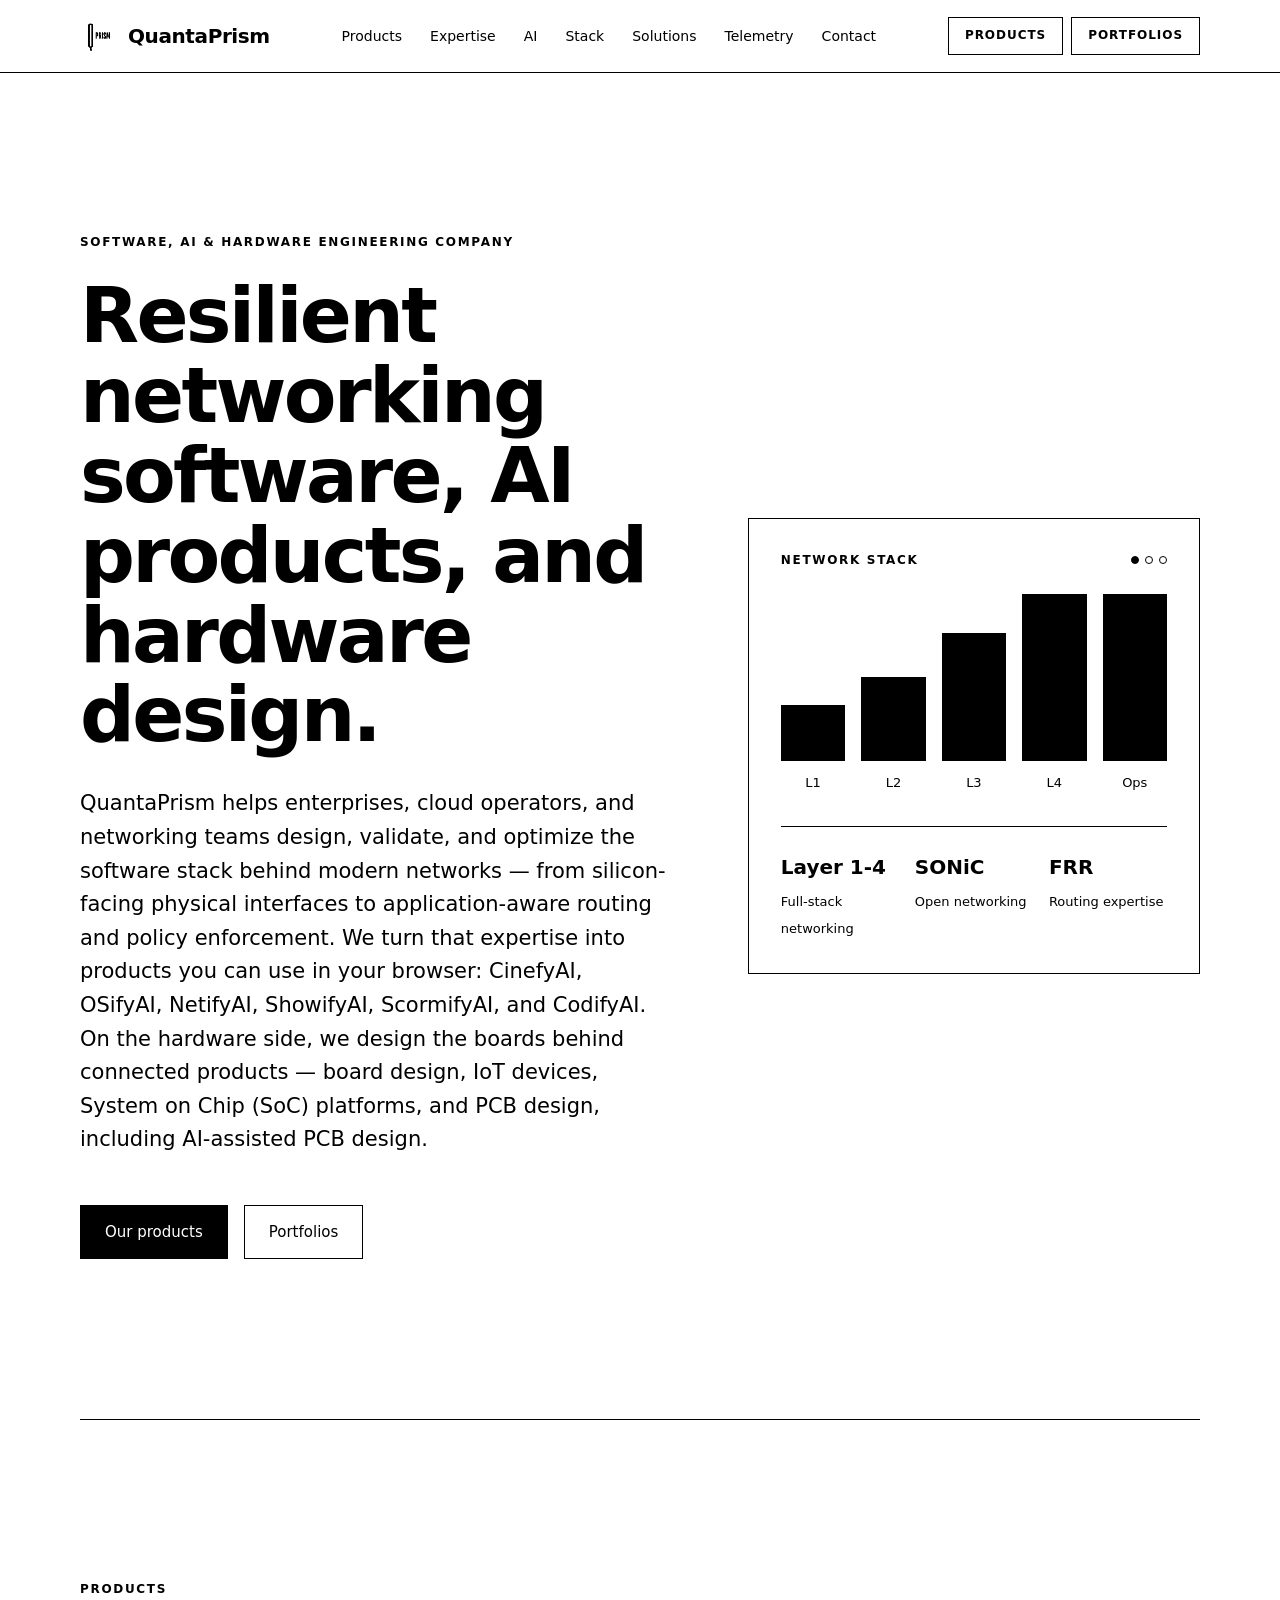
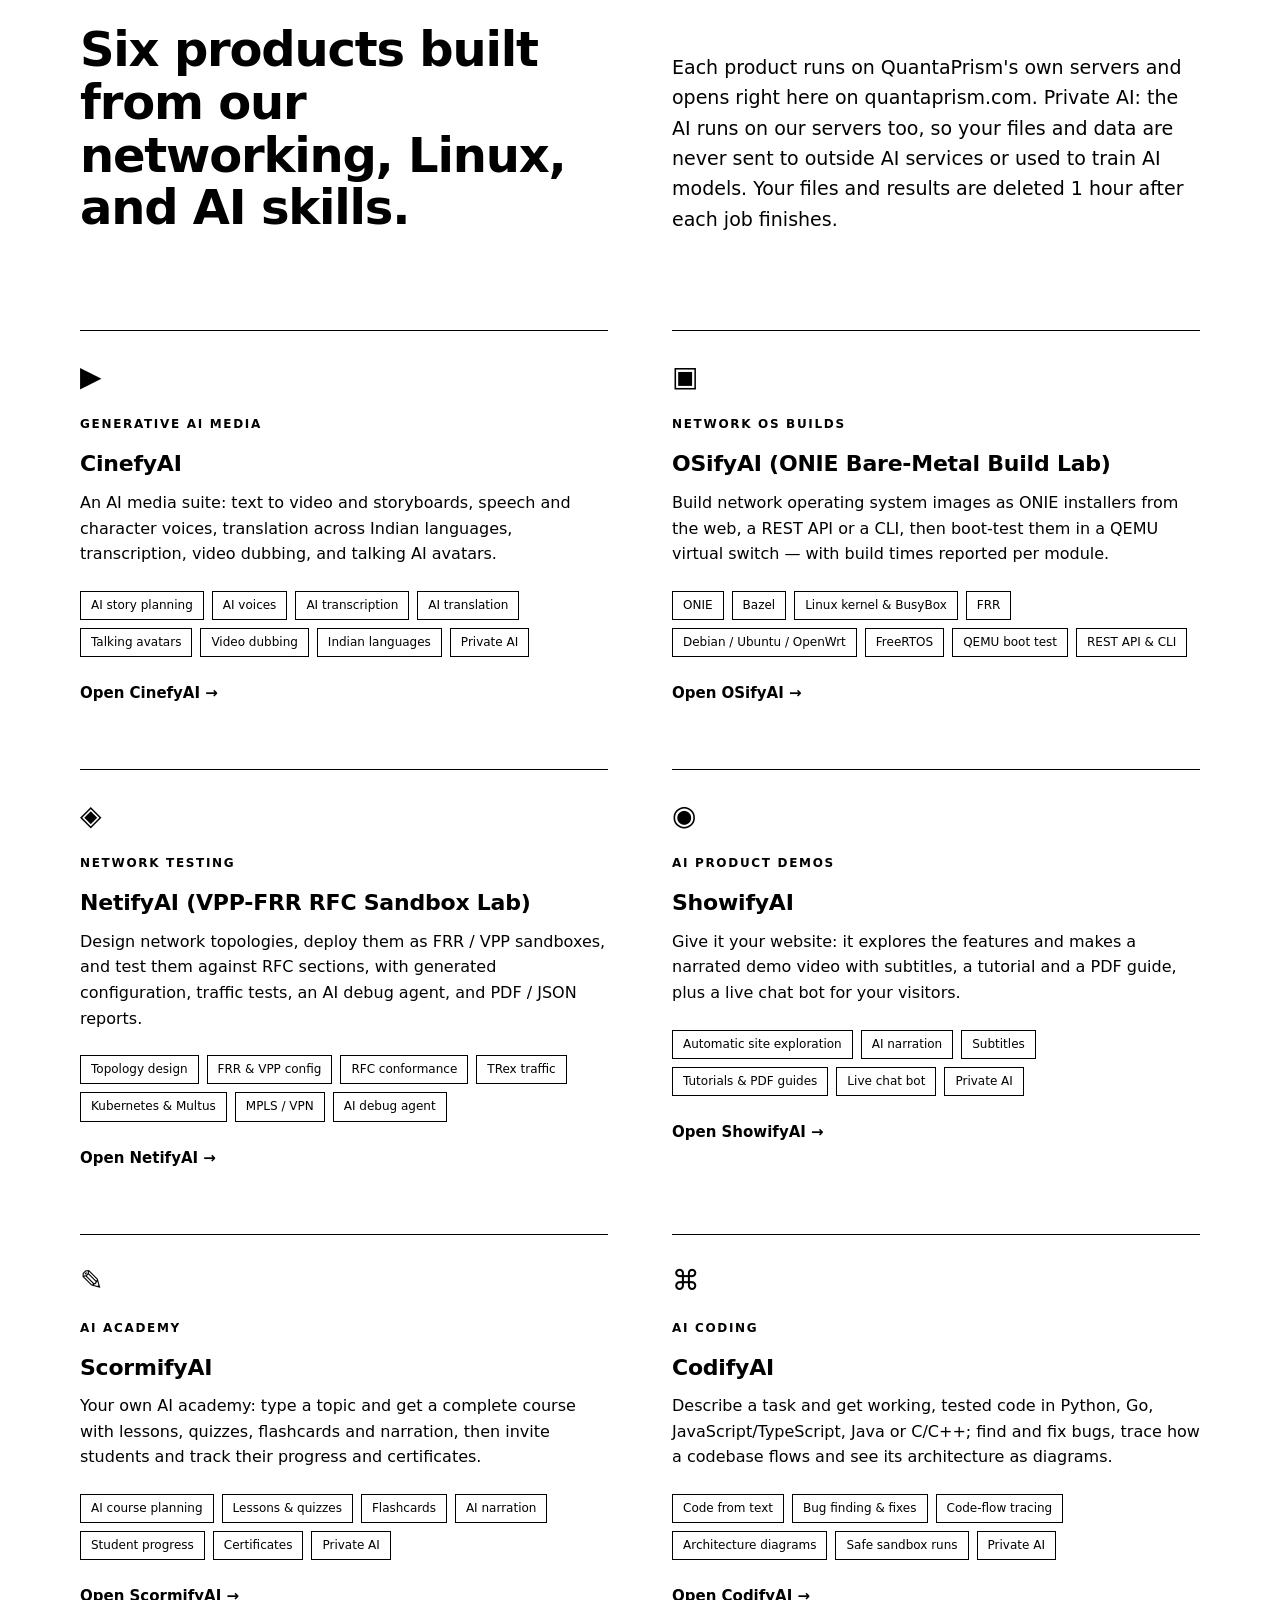
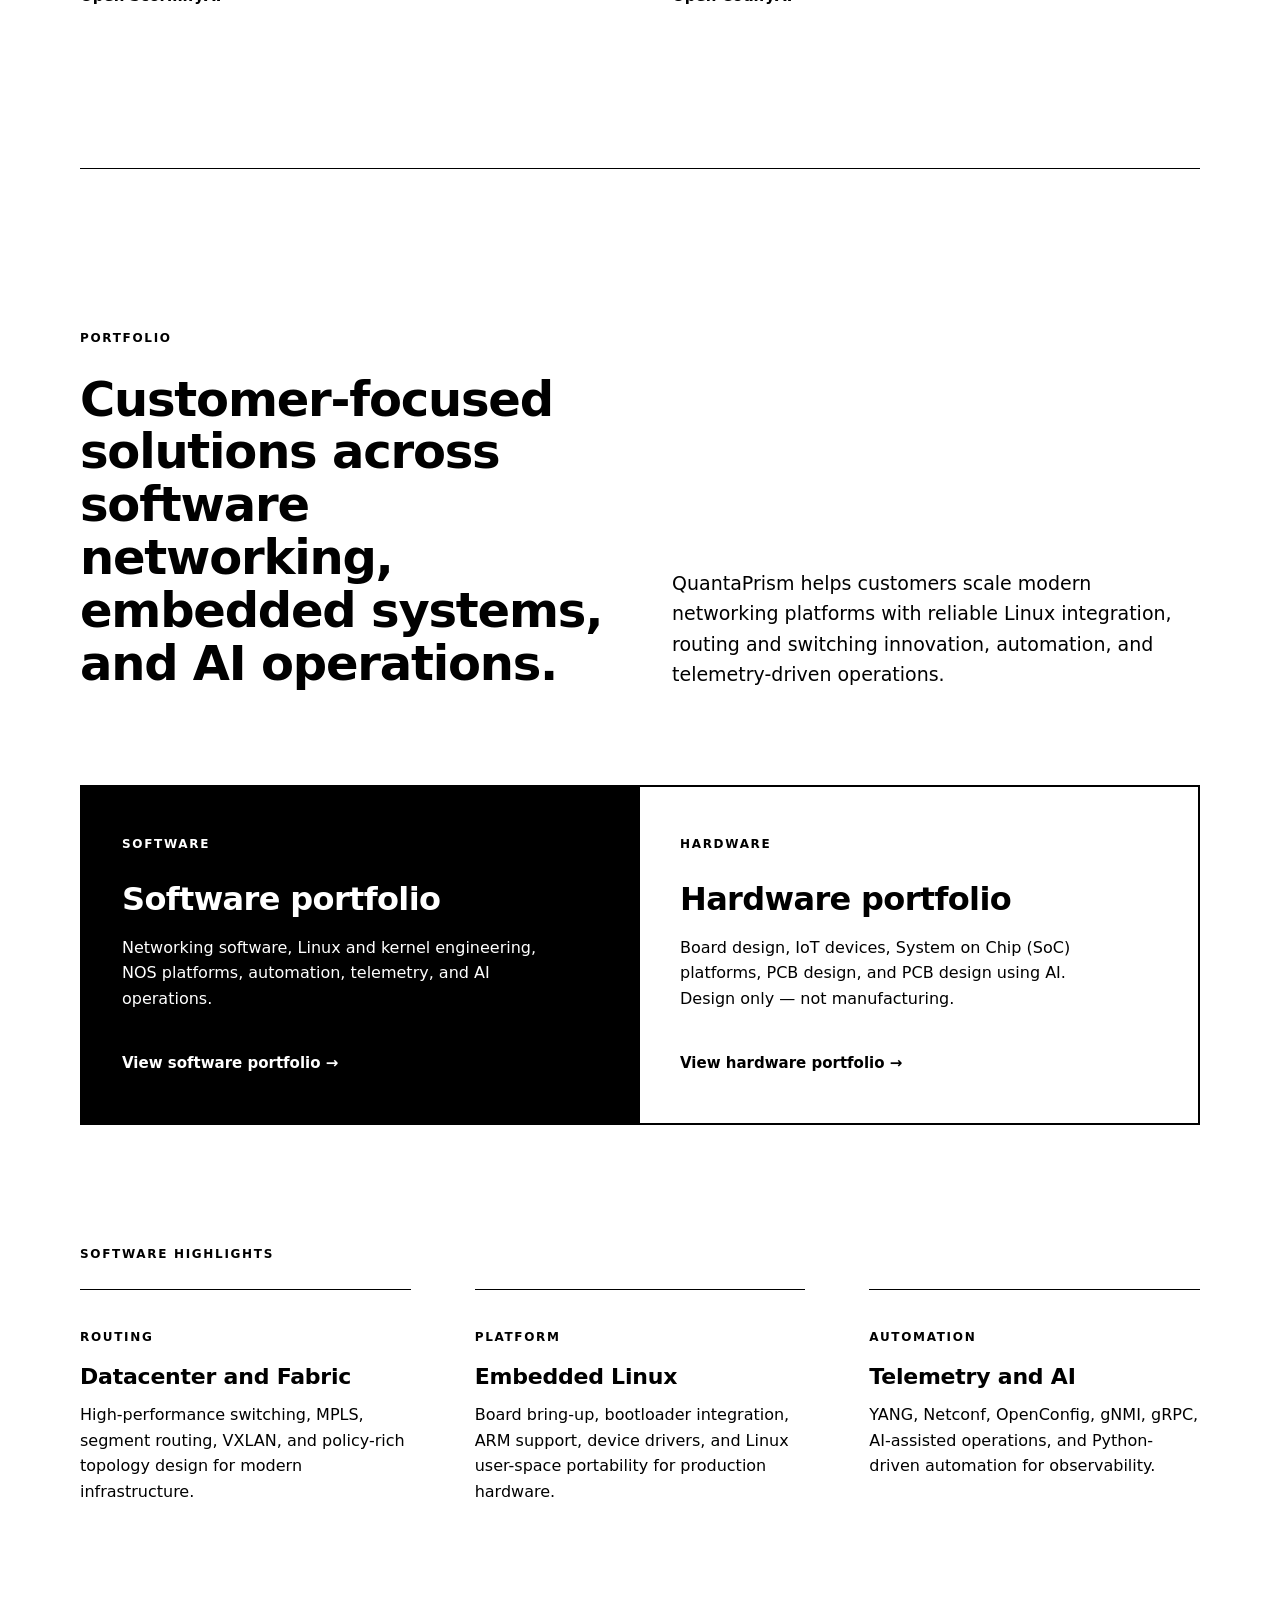
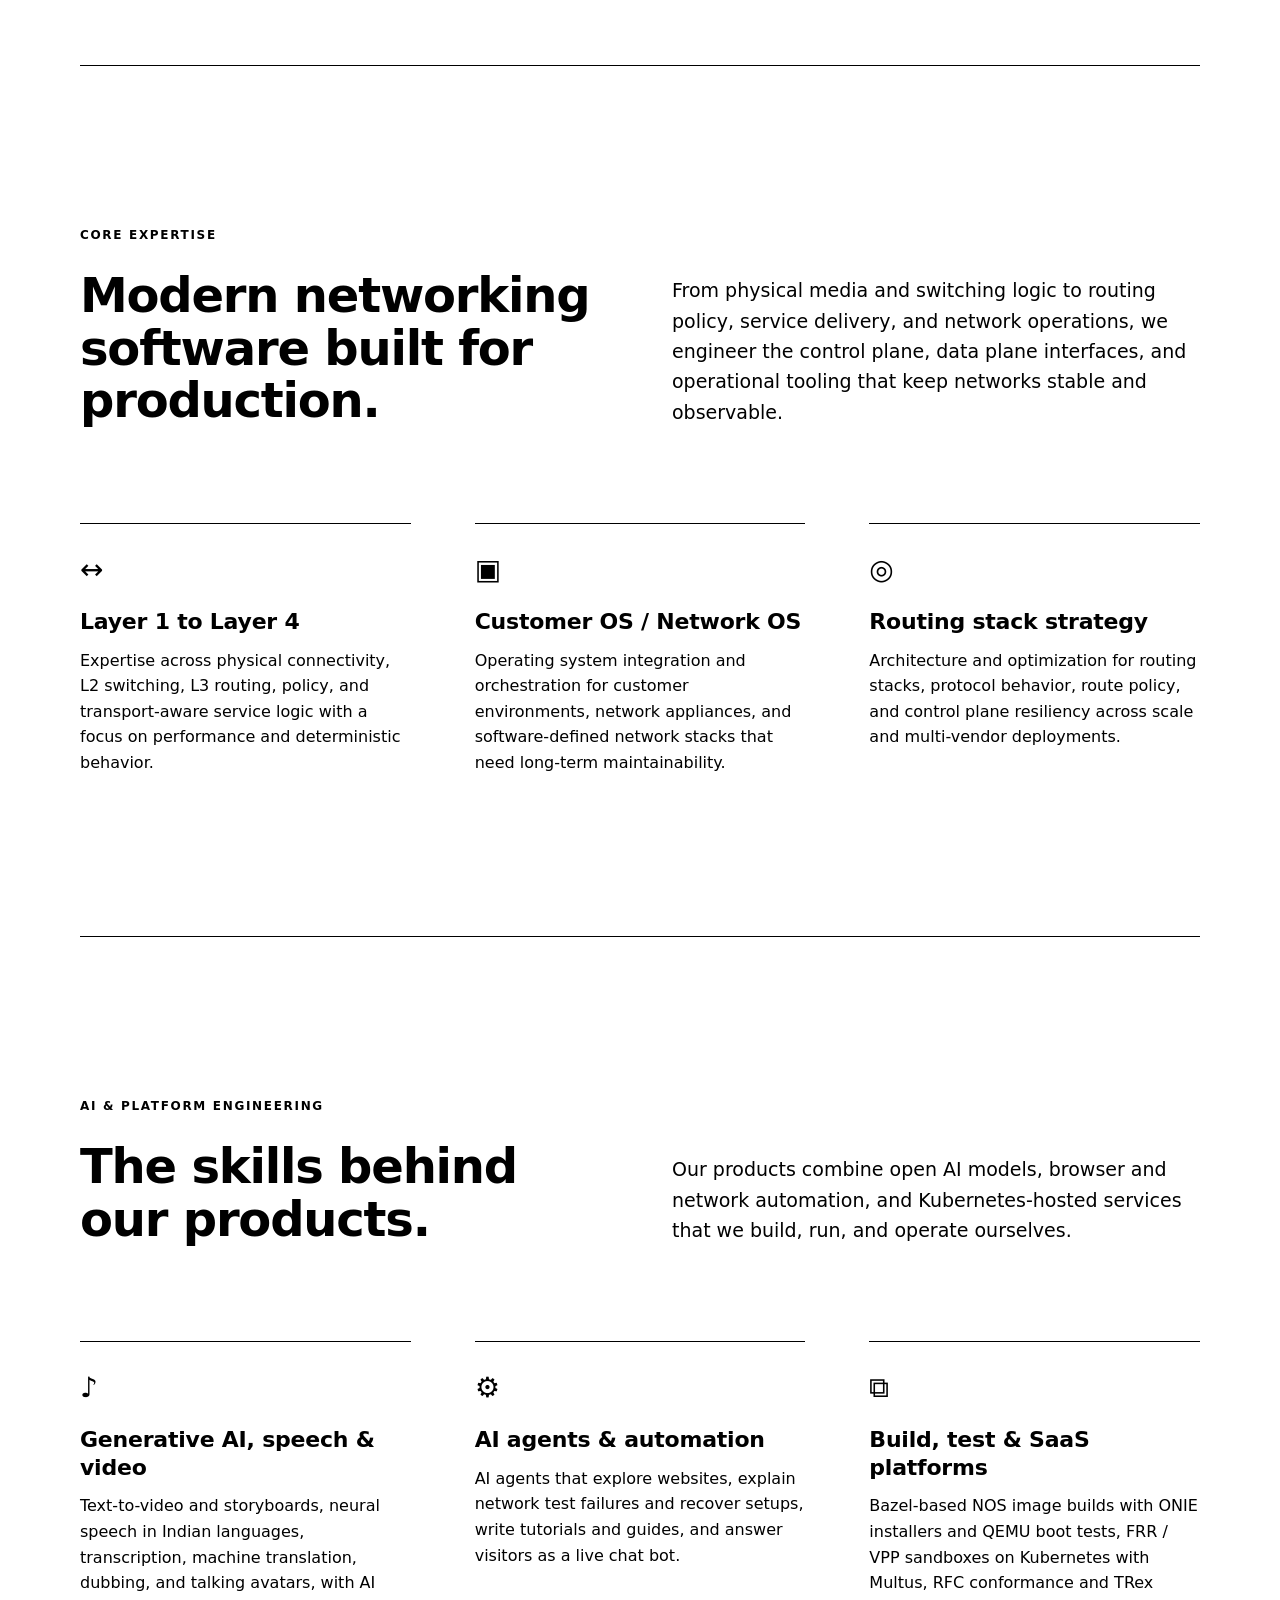
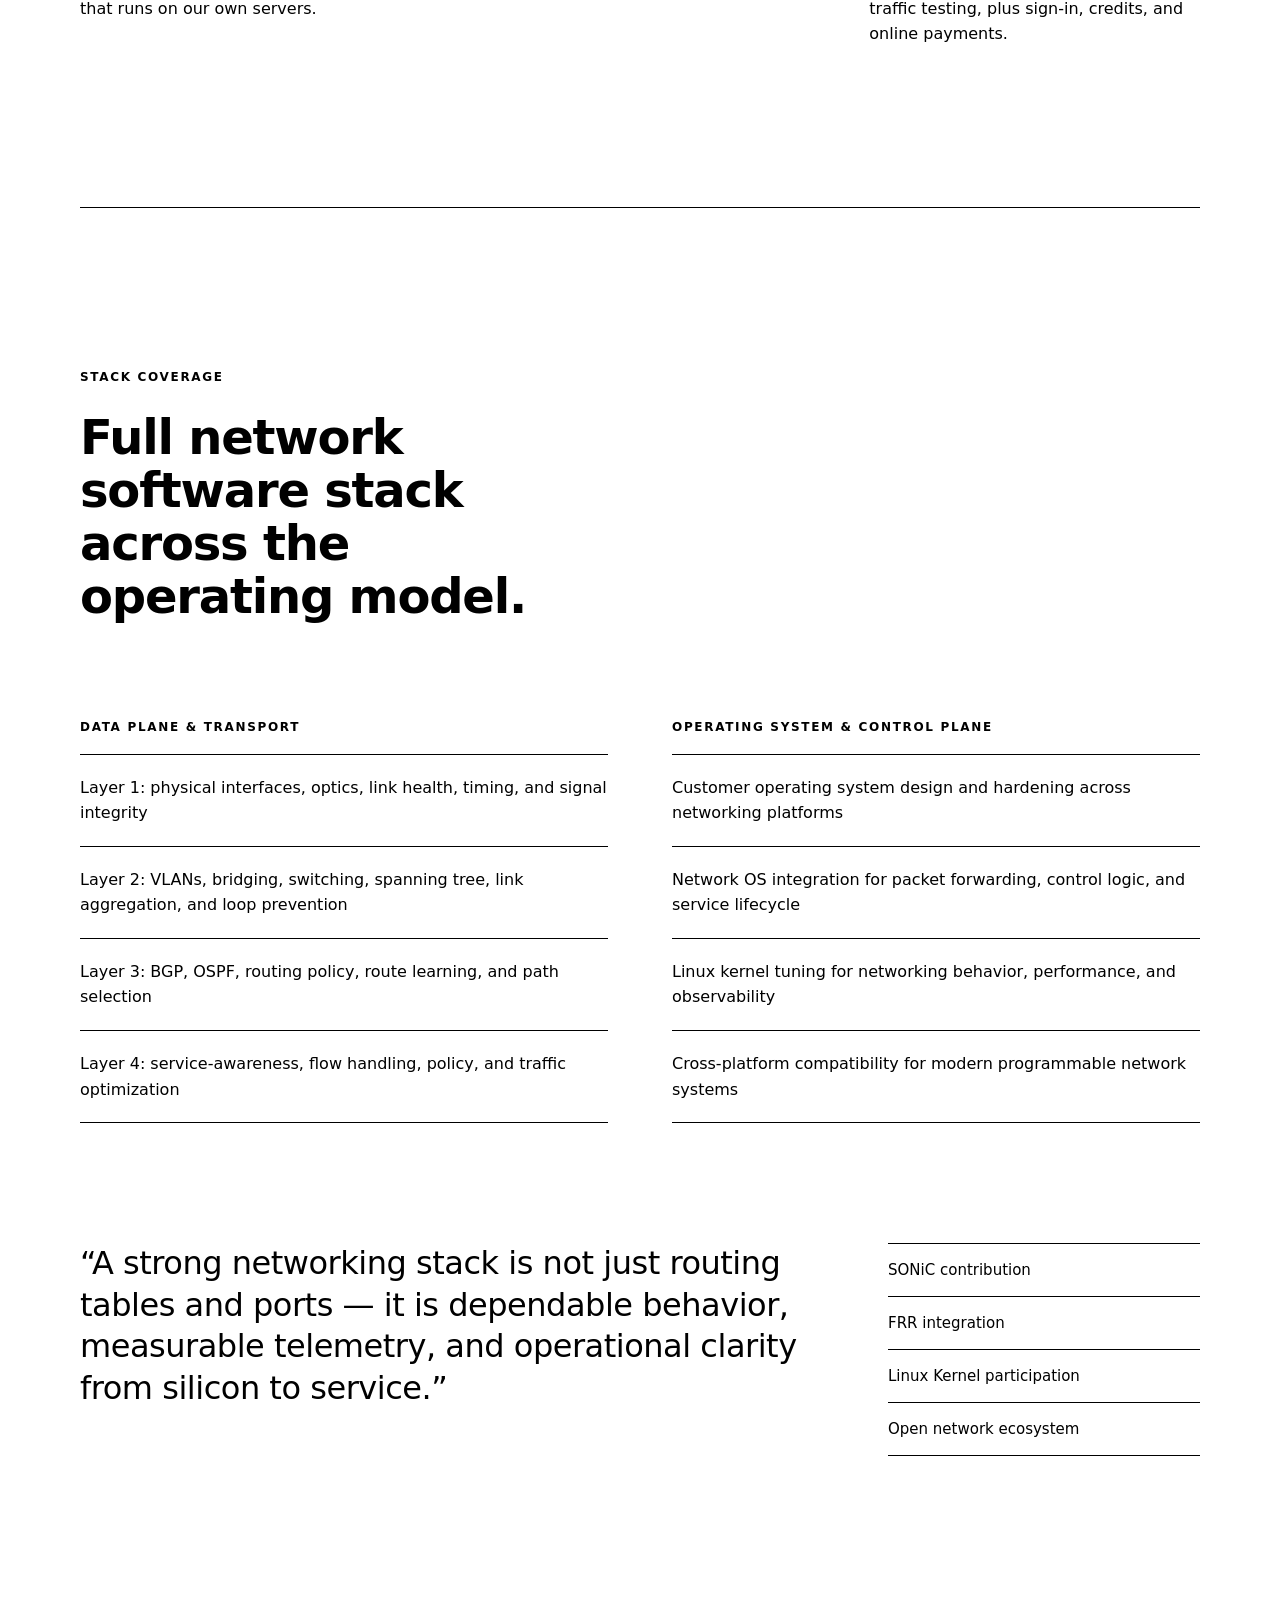
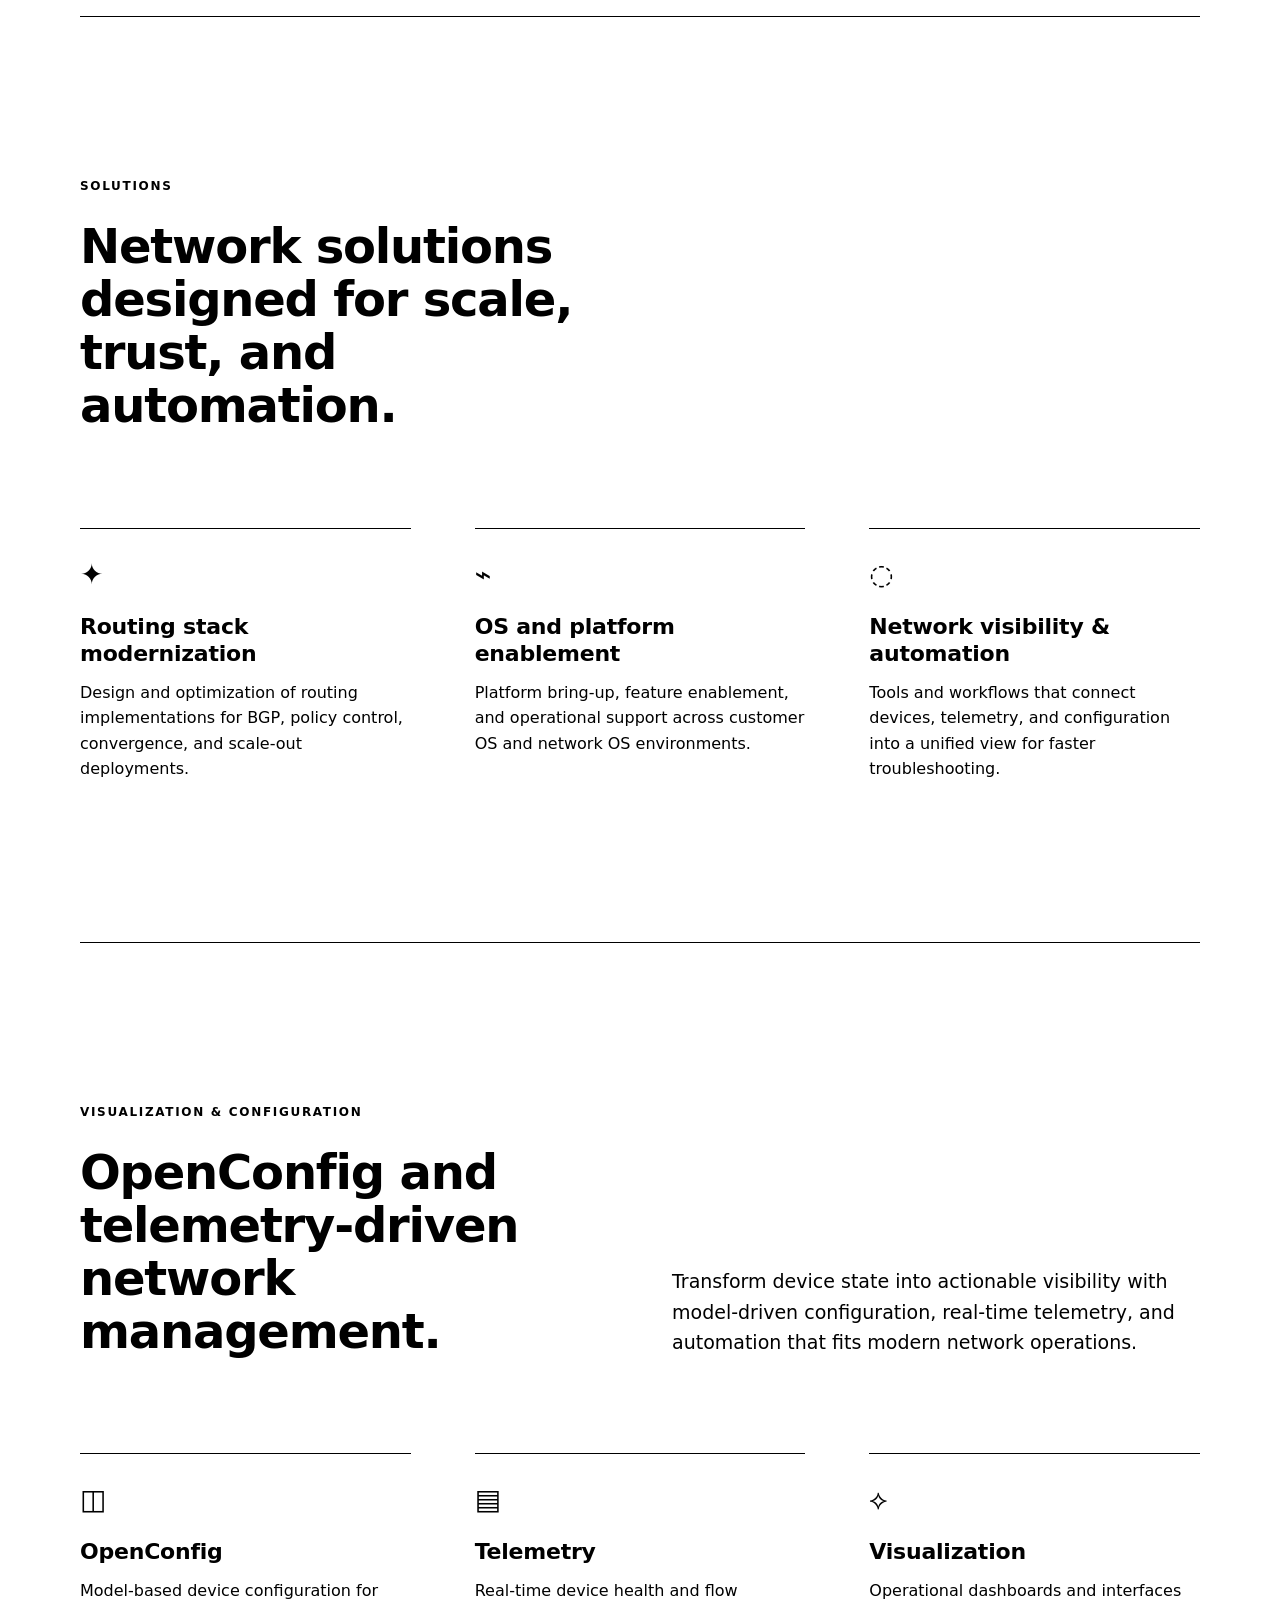
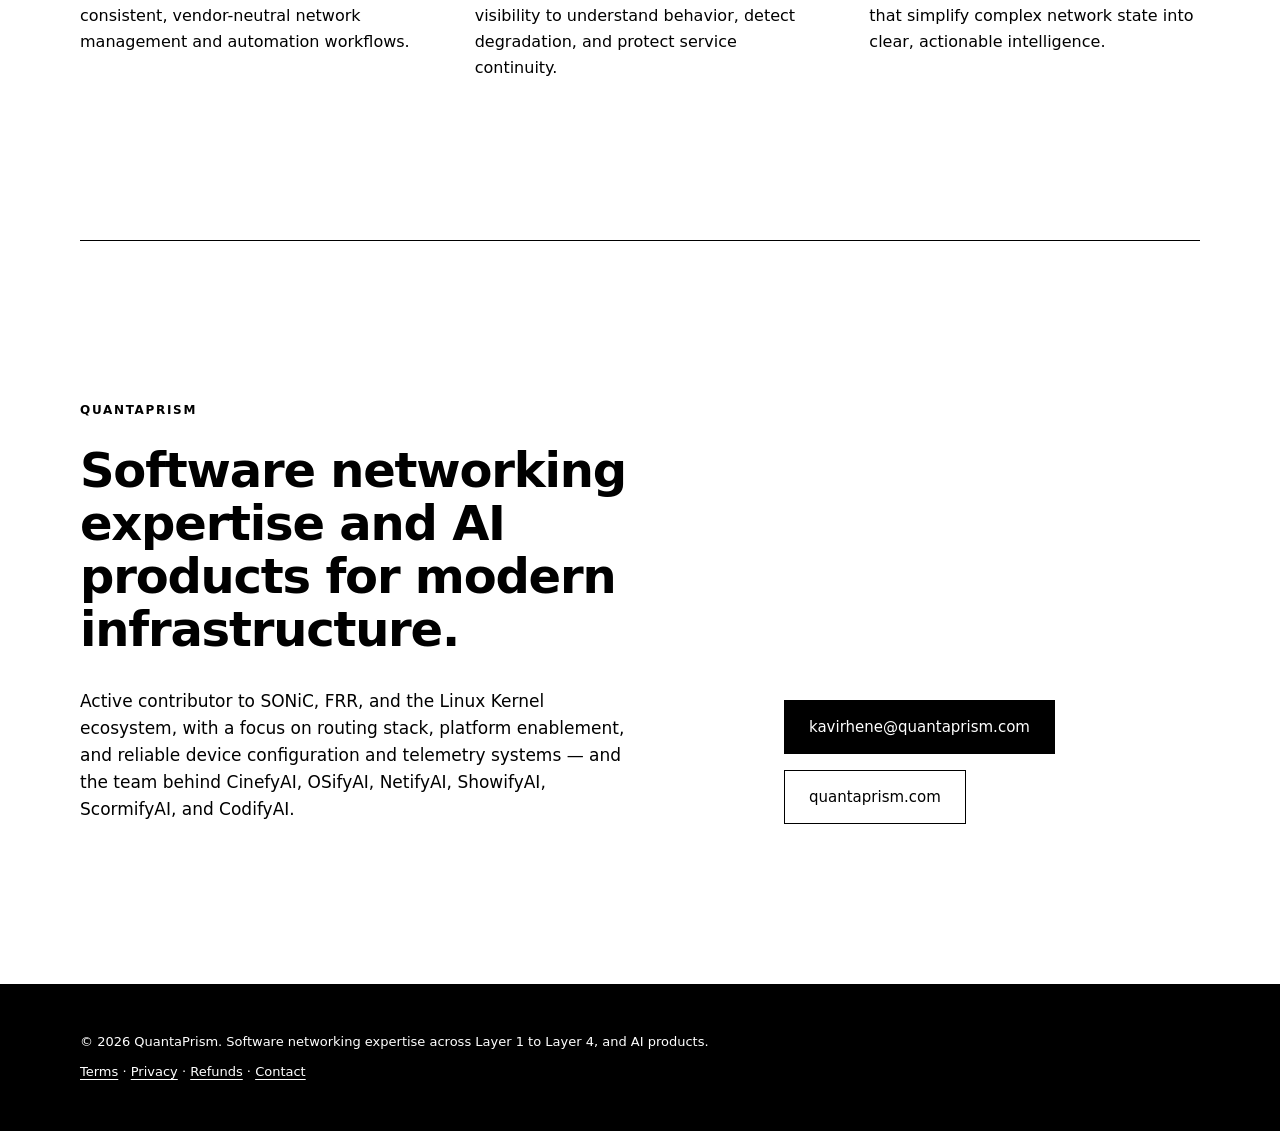
==== index.html @ 50055621 "Updated name" ====
<!DOCTYPE html>
<html lang="en">
  <head>
    <meta charset="UTF-8" />
    <meta name="viewport" content="width=device-width, initial-scale=1.0" />
    <meta
      name="description"
      content="QuantaPrism delivers software networking expertise across Layer 1 to Layer 4, customer operating systems, network OS, routing stack, SONiC, FRR, Linux Kernel, and OpenConfig-driven telemetry and configuration, plus hardware design: board design, IoT devices, SoC platforms, and AI-assisted PCB design. Our products: CinefyAI (AI media in Indian languages), OSifyAI (network OS image builds), NetifyAI (RFC testing of network topologies), and ShowifyAI (automatic product demo videos and chat bots)."
    />
    <title>QuantaPrism | Software Networking &amp; AI Products</title>
    <style>
      :root {
        --black: #000;
        --white: #fff;
        --font: "SF Pro Display", "SF Pro Text", -apple-system, BlinkMacSystemFont, system-ui, sans-serif;
        --gap: 160px;
      }

      * { box-sizing: border-box; }

      html { scroll-behavior: smooth; }

      body {
        margin: 0;
        background: var(--white);
        color: var(--black);
        font-family: var(--font);
        font-size: 17px;
        line-height: 1.6;
        -webkit-font-smoothing: antialiased;
      }

      a { color: inherit; text-decoration: none; }

      .container {
        width: min(1120px, calc(100% - 48px));
        margin: 0 auto;
      }

      /* Header */
      header {
        position: sticky;
        top: 0;
        z-index: 20;
        background: var(--white);
        border-bottom: 1px solid var(--black);
      }

      .nav {
        display: flex;
        align-items: center;
        justify-content: space-between;
        min-height: 72px;
        gap: 24px;
      }

      .brand {
        display: inline-flex;
        align-items: center;
        gap: 12px;
        font-size: 20px;
        font-weight: 700;
        letter-spacing: -0.02em;
      }

      .brand-mark {
        width: 36px;
        height: 36px;
        object-fit: cover;
        filter: grayscale(1) contrast(1.2);
      }

      .nav-links {
        display: flex;
        align-items: center;
        gap: 28px;
        font-size: 14px;
      }

      .nav-links a:hover { text-decoration: underline; }

      .pill {
        display: inline-flex;
        align-items: center;
        border: 1px solid var(--black);
        padding: 8px 16px;
        font-size: 12px;
        font-weight: 600;
        letter-spacing: 0.08em;
        text-transform: uppercase;
      }

      .pill,
      .stat strong { white-space: nowrap; }

      .pill:hover { background: var(--black); color: var(--white); }

      .nav-actions { display: flex; gap: 8px; }

      /* Type */
      .eyebrow {
        font-size: 12px;
        font-weight: 600;
        letter-spacing: 0.14em;
        text-transform: uppercase;
        margin-bottom: 24px;
      }

      h1 {
        font-size: clamp(44px, 6vw, 80px);
        font-weight: 700;
        line-height: 1.04;
        letter-spacing: -0.035em;
        margin: 0 0 32px;
      }

      h2 {
        font-size: clamp(32px, 4vw, 48px);
        font-weight: 600;
        line-height: 1.1;
        letter-spacing: -0.025em;
        margin: 0;
      }

      h3 {
        font-size: 22px;
        font-weight: 600;
        letter-spacing: -0.01em;
        line-height: 1.25;
        margin: 0 0 12px;
      }

      p { margin: 0; }

      /* Layout */
      section {
        padding: var(--gap) 0;
        border-top: 1px solid var(--black);
      }

      .hero {
        display: grid;
        grid-template-columns: 1.3fr 1fr;
        align-items: center;
        gap: 80px;
        border-top: 0;
      }

      .hero p {
        font-size: 21px;
        max-width: 600px;
      }

      .cta-row {
        display: flex;
        flex-wrap: wrap;
        gap: 16px;
        margin-top: 48px;
      }

      .button {
        display: inline-flex;
        align-items: center;
        justify-content: center;
        padding: 14px 24px;
        border: 1px solid var(--black);
        font-size: 15px;
        font-weight: 500;
        transition: background 0.2s ease, color 0.2s ease;
      }

      .button.primary { background: var(--black); color: var(--white); }
      .button.primary:hover { background: var(--white); color: var(--black); }
      .button.secondary:hover { background: var(--black); color: var(--white); }

      /* Hero card */
      .hero-card {
        border: 1px solid var(--black);
        padding: 32px;
      }

      .graph-header {
        display: flex;
        justify-content: space-between;
        align-items: center;
        margin-bottom: 24px;
        font-size: 12px;
        font-weight: 600;
        letter-spacing: 0.14em;
        text-transform: uppercase;
      }

      .dots { display: flex; gap: 6px; }

      .dot {
        width: 8px;
        height: 8px;
        border-radius: 50%;
        border: 1px solid var(--black);
      }

      .dot:first-child { background: var(--black); }

      .stack-bars {
        display: grid;
        grid-template-columns: repeat(5, minmax(0, 1fr));
        align-items: end;
        gap: 16px;
        height: 200px;
      }

      .bar-wrap {
        display: flex;
        flex-direction: column;
        justify-content: flex-end;
        align-items: center;
        gap: 12px;
        height: 100%;
      }

      .bar { width: 100%; background: var(--black); }

      .bar-wrap span { font-size: 13px; font-weight: 500; }

      .stats-row {
        display: grid;
        grid-template-columns: repeat(3, minmax(0, 1fr));
        gap: 16px;
        margin-top: 32px;
        padding-top: 24px;
        border-top: 1px solid var(--black);
      }

      .stat strong {
        display: block;
        font-size: 20px;
        font-weight: 700;
        margin-bottom: 4px;
      }

      .stat span { font-size: 13px; }

      /* Section intro */
      .section-intro {
        display: grid;
        grid-template-columns: 1fr 1fr;
        align-items: end;
        gap: 64px;
        margin-bottom: 96px;
      }

      .section-intro p { font-size: 19px; max-width: 520px; }

      /* Cards */
      .grid-3,
      .portfolio-spotlight {
        display: grid;
        grid-template-columns: repeat(3, minmax(0, 1fr));
        gap: 64px;
      }

      .feature-card,
      .solution-card,
      .portfolio-item {
        border-top: 1px solid var(--black);
        padding-top: 32px;
      }

      .icon {
        display: block;
        font-size: 28px;
        line-height: 1;
        margin-bottom: 24px;
      }

      .portfolio-item .tag {
        display: inline-block;
        font-size: 12px;
        font-weight: 600;
        letter-spacing: 0.14em;
        text-transform: uppercase;
        margin-bottom: 16px;
      }

      .feature-card p,
      .solution-card p,
      .portfolio-item p,
      .product-card p { font-size: 16px; }

      /* Products */
      .grid-2 {
        display: grid;
        grid-template-columns: repeat(2, minmax(0, 1fr));
        gap: 64px;
      }

      .product-card {
        display: flex;
        flex-direction: column;
        border-top: 1px solid var(--black);
        padding-top: 32px;
      }

      .product-card .tag {
        font-size: 12px;
        font-weight: 600;
        letter-spacing: 0.14em;
        text-transform: uppercase;
        margin-bottom: 16px;
      }

      .chip-wrap {
        display: flex;
        flex-wrap: wrap;
        gap: 8px;
        margin-top: 24px;
      }

      .chip {
        border: 1px solid var(--black);
        padding: 4px 10px;
        font-size: 12px;
        font-weight: 500;
      }

      .product-link {
        margin-top: 24px;
        font-size: 15px;
        font-weight: 600;
      }

      .product-link:hover { text-decoration: underline; }

      /* Portfolio choice */
      .portfolio-choice {
        display: grid;
        grid-template-columns: repeat(2, minmax(0, 1fr));
        border: 2px solid var(--black);
      }

      .choice {
        display: flex;
        flex-direction: column;
        padding: 48px 40px;
        min-height: 320px;
        transition: background 0.2s ease, color 0.2s ease;
      }

      .choice.software { background: var(--black); color: var(--white); }
      .choice.hardware { background: var(--white); color: var(--black); }
      .choice.software:hover { background: var(--white); color: var(--black); }
      .choice.hardware:hover { background: var(--black); color: var(--white); }

      .choice .tag {
        font-size: 12px;
        font-weight: 600;
        letter-spacing: 0.14em;
        text-transform: uppercase;
        margin-bottom: 24px;
      }

      .choice h3 { font-size: 32px; letter-spacing: -0.02em; margin-bottom: 16px; }
      .choice p { font-size: 16px; max-width: 420px; }

      .choice-link {
        margin-top: auto;
        padding-top: 40px;
        font-size: 15px;
        font-weight: 600;
      }

      /* Stack */
      .layer-matrix {
        display: grid;
        grid-template-columns: repeat(2, minmax(0, 1fr));
        gap: 64px;
      }

      .layer-panel .header {
        font-size: 12px;
        font-weight: 600;
        letter-spacing: 0.14em;
        text-transform: uppercase;
        padding-bottom: 16px;
        border-bottom: 1px solid var(--black);
      }

      .layer-list { list-style: none; margin: 0; padding: 0; }

      .layer-list li {
        padding: 20px 0;
        border-bottom: 1px solid var(--black);
        font-size: 16px;
      }

      .highlight-row {
        display: grid;
        grid-template-columns: 1.4fr 0.6fr;
        gap: 80px;
        margin-top: 120px;
        align-items: start;
      }

      .quote-box p {
        font-size: clamp(24px, 2.6vw, 32px);
        font-weight: 500;
        line-height: 1.3;
        letter-spacing: -0.015em;
      }

      .mini-list { list-style: none; margin: 0; padding: 0; }

      .mini-list li {
        padding: 14px 0;
        border-bottom: 1px solid var(--black);
        font-size: 15px;
        font-weight: 500;
      }

      .mini-list li:first-child { border-top: 1px solid var(--black); }

      /* Contact */
      .contact-card {
        display: grid;
        grid-template-columns: 1.2fr 0.8fr;
        gap: 80px;
        align-items: end;
      }

      .contact-card h3 {
        font-size: clamp(32px, 4vw, 48px);
        font-weight: 600;
        line-height: 1.1;
        letter-spacing: -0.025em;
        margin-bottom: 32px;
      }

      .contact-card p { font-size: 17px; max-width: 560px; }

      .contact-actions {
        display: flex;
        flex-direction: column;
        align-items: flex-start;
        gap: 16px;
      }

      /* Footer */
      footer {
        background: var(--black);
        color: var(--white);
        padding: 48px 0;
        font-size: 13px;
      }

      @media (max-width: 900px) {
        :root { --gap: 96px; }

        .hero,
        .section-intro,
        .highlight-row,
        .contact-card,
        .grid-3,
        .grid-2,
        .layer-matrix,
        .portfolio-spotlight,
        .portfolio-choice { grid-template-columns: 1fr; }

        .choice { padding: 32px 24px; min-height: 0; }
        .choice h3 { font-size: 26px; }

        .hero, .highlight-row, .contact-card { gap: 56px; }
        .grid-3, .grid-2, .portfolio-spotlight, .layer-matrix { gap: 48px; }
        .section-intro { gap: 24px; margin-bottom: 56px; }
        .highlight-row { margin-top: 72px; }

        .nav-links { display: none; }
        .hero p { font-size: 18px; }
        .hero-card { padding: 24px; }
        .stat strong { font-size: 17px; }
        .pill { padding: 8px 12px; font-size: 11px; }
      }

      @media (max-width: 480px) {
        .brand span { display: none; }
        .nav-actions { gap: 6px; }
        .pill { padding: 8px 10px; }
      }
      footer .policy-links { margin-top: 10px; }
      footer .policy-links a { text-decoration: underline; text-underline-offset: 3px; }
    </style>
  </head>
  <body>
    <header>
      <div class="container nav">
        <a href="#top" class="brand" aria-label="QuantaPrism home">
          <img class="brand-mark" src="assets/quantaprism.png" alt="QuantaPrism logo" />
          <span>QuantaPrism</span>
        </a>

        <nav class="nav-links" aria-label="Main navigation">
          <a href="#products">Products</a>
          <a href="#expertise">Expertise</a>
          <a href="#ai">AI</a>
          <a href="#stack">Stack</a>
          <a href="#solutions">Solutions</a>
          <a href="#telemetry">Telemetry</a>
          <a href="#contact">Contact</a>
        </nav>

        <div class="nav-actions">
          <a href="products.html" class="pill" aria-label="View QuantaPrism products">Products</a>
          <a href="#portfolio" class="pill" aria-label="View software and hardware portfolios">Portfolios</a>
        </div>
      </div>
    </header>

    <main id="top" class="container">
      <section class="hero">
        <div>
          <div class="eyebrow">Software, AI &amp; hardware engineering company</div>
          <h1>Resilient networking software, AI products, and hardware design.</h1>
          <p>
            QuantaPrism helps enterprises, cloud operators, and networking teams design,
            validate, and optimize the software stack behind modern networks — from silicon-facing
            physical interfaces to application-aware routing and policy enforcement.
            We turn that expertise into products you can use in your browser: CinefyAI,
            OSifyAI, NetifyAI, ShowifyAI, ScormifyAI, and CodifyAI.
            On the hardware side, we design the boards behind connected products — board design,
            IoT devices, System on Chip (SoC) platforms, and PCB design, including AI-assisted PCB design.
          </p>
          <div class="cta-row">
            <a class="button primary" href="#products">Our products</a>
            <a class="button secondary" href="#portfolio">Portfolios</a>
          </div>
        </div>

        <div class="hero-card" aria-label="Networking stack overview">
          <div class="graph">
            <div class="graph-header">
              <span>Network Stack</span>
              <div class="dots" aria-hidden="true">
                <span class="dot"></span>
                <span class="dot"></span>
                <span class="dot"></span>
              </div>
            </div>
            <div class="stack-bars" aria-label="Network stack bars">
              <div class="bar-wrap"><div class="bar" style="height: 28%"></div><span>L1</span></div>
              <div class="bar-wrap"><div class="bar" style="height: 42%"></div><span>L2</span></div>
              <div class="bar-wrap"><div class="bar" style="height: 64%"></div><span>L3</span></div>
              <div class="bar-wrap"><div class="bar" style="height: 86%"></div><span>L4</span></div>
              <div class="bar-wrap"><div class="bar" style="height: 100%"></div><span>Ops</span></div>
            </div>
          </div>

          <div class="stats-row">
            <div class="stat">
              <strong>Layer 1-4</strong>
              <span>Full-stack networking</span>
            </div>
            <div class="stat">
              <strong>SONiC</strong>
              <span>Open networking</span>
            </div>
            <div class="stat">
              <strong>FRR</strong>
              <span>Routing expertise</span>
            </div>
          </div>
        </div>
      </section>

      <section id="products">
        <div class="section-intro">
          <div>
            <div class="eyebrow">Products</div>
            <h2>Six products built from our networking, Linux, and AI skills.</h2>
          </div>
          <p>
            Each product runs on QuantaPrism's own servers and opens right here on quantaprism.com.
            Private AI: the AI runs on our servers too, so your files and data are never sent to outside
            AI services or used to train AI models. Your files and results are deleted 1 hour after each job finishes.
          </p>
        </div>

        <div class="grid-2">
          <article class="product-card">
            <div class="icon" aria-hidden="true">▶</div>
            <span class="tag">Generative AI media</span>
            <h3>CinefyAI</h3>
            <p>
              An AI media suite: text to video and storyboards, speech and character voices, translation
              across Indian languages, transcription, video dubbing, and talking AI avatars.
            </p>
            <div class="chip-wrap" aria-label="Skills">
              <span class="chip">AI story planning</span>
              <span class="chip">AI voices</span>
              <span class="chip">AI transcription</span>
              <span class="chip">AI translation</span>
              <span class="chip">Talking avatars</span>
              <span class="chip">Video dubbing</span>
              <span class="chip">Indian languages</span>
              <span class="chip">Private AI</span>
            </div>
            <a class="product-link" href="product.html?id=genai-video-studio">Open CinefyAI →</a>
          </article>

          <article class="product-card">
            <div class="icon" aria-hidden="true">▣</div>
            <span class="tag">Network OS builds</span>
            <h3>OSifyAI (ONIE Bare-Metal Build Lab)</h3>
            <p>
              Build network operating system images as ONIE installers from the web, a REST API or a CLI,
              then boot-test them in a QEMU virtual switch — with build times reported per module.
            </p>
            <div class="chip-wrap" aria-label="Skills">
              <span class="chip">ONIE</span>
              <span class="chip">Bazel</span>
              <span class="chip">Linux kernel &amp; BusyBox</span>
              <span class="chip">FRR</span>
              <span class="chip">Debian / Ubuntu / OpenWrt</span>
              <span class="chip">FreeRTOS</span>
              <span class="chip">QEMU boot test</span>
              <span class="chip">REST API &amp; CLI</span>
            </div>
            <a class="product-link" href="product.html?id=aibuildos">Open OSifyAI →</a>
          </article>

          <article class="product-card">
            <div class="icon" aria-hidden="true">◈</div>
            <span class="tag">Network testing</span>
            <h3>NetifyAI (VPP-FRR RFC Sandbox Lab)</h3>
            <p>
              Design network topologies, deploy them as FRR / VPP sandboxes, and test them against RFC
              sections, with generated configuration, traffic tests, an AI debug agent, and PDF / JSON reports.
            </p>
            <div class="chip-wrap" aria-label="Skills">
              <span class="chip">Topology design</span>
              <span class="chip">FRR &amp; VPP config</span>
              <span class="chip">RFC conformance</span>
              <span class="chip">TRex traffic</span>
              <span class="chip">Kubernetes &amp; Multus</span>
              <span class="chip">MPLS / VPN</span>
              <span class="chip">AI debug agent</span>
            </div>
            <a class="product-link" href="product.html?id=ixflextopology">Open NetifyAI →</a>
          </article>

          <article class="product-card">
            <div class="icon" aria-hidden="true">◉</div>
            <span class="tag">AI product demos</span>
            <h3>ShowifyAI</h3>
            <p>
              Give it your website: it explores the features and makes a narrated demo video with subtitles,
              a tutorial and a PDF guide, plus a live chat bot for your visitors.
            </p>
            <div class="chip-wrap" aria-label="Skills">
              <span class="chip">Automatic site exploration</span>
              <span class="chip">AI narration</span>
              <span class="chip">Subtitles</span>
              <span class="chip">Tutorials &amp; PDF guides</span>
              <span class="chip">Live chat bot</span>
              <span class="chip">Private AI</span>
            </div>
            <a class="product-link" href="product.html?id=demobot-ai">Open ShowifyAI →</a>
          </article>

          <article class="product-card">
            <div class="icon" aria-hidden="true">✎</div>
            <span class="tag">AI academy</span>
            <h3>ScormifyAI</h3>
            <p>
              Your own AI academy: type a topic and get a complete course with lessons, quizzes, flashcards and
              narration, then invite students and track their progress and certificates.
            </p>
            <div class="chip-wrap" aria-label="Skills">
              <span class="chip">AI course planning</span>
              <span class="chip">Lessons &amp; quizzes</span>
              <span class="chip">Flashcards</span>
              <span class="chip">AI narration</span>
              <span class="chip">Student progress</span>
              <span class="chip">Certificates</span>
              <span class="chip">Private AI</span>
            </div>
            <a class="product-link" href="product.html?id=demobot-acadtutorial">Open ScormifyAI →</a>
          </article>

          <article class="product-card">
            <div class="icon" aria-hidden="true">⌘</div>
            <span class="tag">AI coding</span>
            <h3>CodifyAI</h3>
            <p>
              Describe a task and get working, tested code in Python, Go, JavaScript/TypeScript, Java or C/C++; find and fix bugs, trace how a codebase flows and see its architecture as diagrams.
            </p>
            <div class="chip-wrap" aria-label="Skills">
              <span class="chip">Code from text</span>
              <span class="chip">Bug finding &amp; fixes</span>
              <span class="chip">Code-flow tracing</span>
              <span class="chip">Architecture diagrams</span>
              <span class="chip">Safe sandbox runs</span>
              <span class="chip">Private AI</span>
            </div>
            <a class="product-link" href="product.html?id=codifyai">Open CodifyAI →</a>
          </article>
        </div>
      </section>

      <section id="portfolio">
        <div class="section-intro">
          <div>
            <div class="eyebrow">Portfolio</div>
            <h2>Customer-focused solutions across software networking, embedded systems, and AI operations.</h2>
          </div>
          <p>
            QuantaPrism helps customers scale modern networking platforms with reliable Linux integration, routing and switching innovation, automation, and telemetry-driven operations.
          </p>
        </div>

        <div class="portfolio-choice">
          <a class="choice software" href="software-portfolio.html">
            <span class="tag">Software</span>
            <h3>Software portfolio</h3>
            <p>Networking software, Linux and kernel engineering, NOS platforms, automation, telemetry, and AI operations.</p>
            <span class="choice-link">View software portfolio →</span>
          </a>

          <a class="choice hardware" href="hardware-portfolio.html">
            <span class="tag">Hardware</span>
            <h3>Hardware portfolio</h3>
            <p>Board design, IoT devices, System on Chip (SoC) platforms, PCB design, and PCB design using AI. Design only — not manufacturing.</p>
            <span class="choice-link">View hardware portfolio →</span>
          </a>
        </div>

        <div class="eyebrow" style="margin-top: 120px">Software highlights</div>

        <div class="portfolio-spotlight">
          <article class="portfolio-item">
            <span class="tag">Routing</span>
            <h3>Datacenter and Fabric</h3>
            <p>High-performance switching, MPLS, segment routing, VXLAN, and policy-rich topology design for modern infrastructure.</p>
          </article>

          <article class="portfolio-item">
            <span class="tag">Platform</span>
            <h3>Embedded Linux</h3>
            <p>Board bring-up, bootloader integration, ARM support, device drivers, and Linux user-space portability for production hardware.</p>
          </article>

          <article class="portfolio-item">
            <span class="tag">Automation</span>
            <h3>Telemetry and AI</h3>
            <p>YANG, Netconf, OpenConfig, gNMI, gRPC, AI-assisted operations, and Python-driven automation for observability.</p>
          </article>
        </div>
      </section>

      <section id="expertise">
        <div class="section-intro">
          <div>
            <div class="eyebrow">Core expertise</div>
            <h2>Modern networking software built for production.</h2>
          </div>
          <p>
            From physical media and switching logic to routing policy, service delivery, and network operations,
            we engineer the control plane, data plane interfaces, and operational tooling that keep networks stable and observable.
          </p>
        </div>

        <div class="grid-3">
          <article class="feature-card">
            <div class="icon" aria-hidden="true">↔</div>
            <h3>Layer 1 to Layer 4</h3>
            <p>
              Expertise across physical connectivity, L2 switching, L3 routing, policy, and transport-aware
              service logic with a focus on performance and deterministic behavior.
            </p>
          </article>

          <article class="feature-card">
            <div class="icon" aria-hidden="true">▣</div>
            <h3>Customer OS / Network OS</h3>
            <p>
              Operating system integration and orchestration for customer environments, network appliances,
              and software-defined network stacks that need long-term maintainability.
            </p>
          </article>

          <article class="feature-card">
            <div class="icon" aria-hidden="true">◎</div>
            <h3>Routing stack strategy</h3>
            <p>
              Architecture and optimization for routing stacks, protocol behavior, route policy, and control
              plane resiliency across scale and multi-vendor deployments.
            </p>
          </article>
        </div>
      </section>

      <section id="ai">
        <div class="section-intro">
          <div>
            <div class="eyebrow">AI &amp; platform engineering</div>
            <h2>The skills behind our products.</h2>
          </div>
          <p>
            Our products combine open AI models, browser and network automation, and Kubernetes-hosted
            services that we build, run, and operate ourselves.
          </p>
        </div>

        <div class="grid-3">
          <article class="feature-card">
            <div class="icon" aria-hidden="true">♪</div>
            <h3>Generative AI, speech &amp; video</h3>
            <p>
              Text-to-video and storyboards, neural speech in Indian languages, transcription, machine translation,
              dubbing, and talking avatars, with AI that runs on our own servers.
            </p>
          </article>

          <article class="feature-card">
            <div class="icon" aria-hidden="true">⚙</div>
            <h3>AI agents &amp; automation</h3>
            <p>
              AI agents that explore websites, explain network test failures and recover
              setups, write tutorials and guides, and answer visitors as a live chat bot.
            </p>
          </article>

          <article class="feature-card">
            <div class="icon" aria-hidden="true">⧉</div>
            <h3>Build, test &amp; SaaS platforms</h3>
            <p>
              Bazel-based NOS image builds with ONIE installers and QEMU boot tests, FRR / VPP sandboxes on Kubernetes with
              Multus, RFC conformance and TRex traffic testing, plus sign-in, credits, and online payments.
            </p>
          </article>
        </div>
      </section>

      <section id="stack">
        <div class="section-intro">
          <div>
            <div class="eyebrow">Stack coverage</div>
            <h2>Full network software stack across the operating model.</h2>
          </div>
        </div>

        <div class="layer-matrix">
          <div class="layer-panel">
            <div class="header">Data plane & transport</div>
            <ul class="layer-list">
              <li>Layer 1: physical interfaces, optics, link health, timing, and signal integrity</li>
              <li>Layer 2: VLANs, bridging, switching, spanning tree, link aggregation, and loop prevention</li>
              <li>Layer 3: BGP, OSPF, routing policy, route learning, and path selection</li>
              <li>Layer 4: service-awareness, flow handling, policy, and traffic optimization</li>
            </ul>
          </div>

          <div class="layer-panel">
            <div class="header">Operating system & control plane</div>
            <ul class="layer-list">
              <li>Customer operating system design and hardening across networking platforms</li>
              <li>Network OS integration for packet forwarding, control logic, and service lifecycle</li>
              <li>Linux kernel tuning for networking behavior, performance, and observability</li>
              <li>Cross-platform compatibility for modern programmable network systems</li>
            </ul>
          </div>
        </div>

        <div class="highlight-row">
          <div class="quote-box">
            <p>
              “A strong networking stack is not just routing tables and ports — it is dependable behavior,
              measurable telemetry, and operational clarity from silicon to service.”
            </p>
          </div>

          <ul class="mini-list">
            <li>SONiC contribution</li>
            <li>FRR integration</li>
            <li>Linux Kernel participation</li>
            <li>Open network ecosystem</li>
          </ul>
        </div>
      </section>

      <section id="solutions">
        <div class="section-intro">
          <div>
            <div class="eyebrow">Solutions</div>
            <h2>Network solutions designed for scale, trust, and automation.</h2>
          </div>
        </div>

        <div class="grid-3">
          <article class="solution-card">
            <div class="icon" aria-hidden="true">✦</div>
            <h3>Routing stack modernization</h3>
            <p>
              Design and optimization of routing implementations for BGP, policy control, convergence, and scale-out deployments.
            </p>
          </article>

          <article class="solution-card">
            <div class="icon" aria-hidden="true">⌁</div>
            <h3>OS and platform enablement</h3>
            <p>
              Platform bring-up, feature enablement, and operational support across customer OS and network OS environments.
            </p>
          </article>

          <article class="solution-card">
            <div class="icon" aria-hidden="true">◌</div>
            <h3>Network visibility & automation</h3>
            <p>
              Tools and workflows that connect devices, telemetry, and configuration into a unified view for faster troubleshooting.
            </p>
          </article>
        </div>
      </section>

      <section id="telemetry">
        <div class="section-intro">
          <div>
            <div class="eyebrow">Visualization & configuration</div>
            <h2>OpenConfig and telemetry-driven network management.</h2>
          </div>
          <p>
            Transform device state into actionable visibility with model-driven configuration, real-time telemetry,
            and automation that fits modern network operations.
          </p>
        </div>

        <div class="grid-3">
          <article class="feature-card">
            <div class="icon" aria-hidden="true">◫</div>
            <h3>OpenConfig</h3>
            <p>
              Model-based device configuration for consistent, vendor-neutral network management and automation workflows.
            </p>
          </article>

          <article class="feature-card">
            <div class="icon" aria-hidden="true">▤</div>
            <h3>Telemetry</h3>
            <p>
              Real-time device health and flow visibility to understand behavior, detect degradation, and protect service continuity.
            </p>
          </article>

          <article class="feature-card">
            <div class="icon" aria-hidden="true">⟡</div>
            <h3>Visualization</h3>
            <p>
              Operational dashboards and interfaces that simplify complex network state into clear, actionable intelligence.
            </p>
          </article>
        </div>
      </section>

      <section class="contact" id="contact">
        <div class="contact-card">
          <div>
            <div class="eyebrow">QuantaPrism</div>
            <h3>Software networking expertise and AI products for modern infrastructure.</h3>
            <p>
              Active contributor to SONiC, FRR, and the Linux Kernel ecosystem, with a focus on routing stack,
              platform enablement, and reliable device configuration and telemetry systems — and the team behind
              CinefyAI, OSifyAI, NetifyAI, ShowifyAI, ScormifyAI, and CodifyAI.
            </p>
          </div>

          <div class="contact-actions">
            <a class="button primary" href="mailto:kavirhene@quantaprism.com">kavirhene@quantaprism.com</a>
            <a class="button secondary" href="https://www.quantaprism.com" target="_blank" rel="noreferrer">quantaprism.com</a>
          </div>
        </div>
      </section>
    </main>

    <footer>
      <div class="container">
        © 2026 QuantaPrism. Software networking expertise across Layer 1 to Layer 4, and AI products.
        <nav class="policy-links" aria-label="Policies"><a href="terms.html">Terms</a> · <a href="privacy.html">Privacy</a> · <a href="refund.html">Refunds</a> · <a href="contact.html">Contact</a></nav>
      </div>
    </footer>
  </body>
</html>
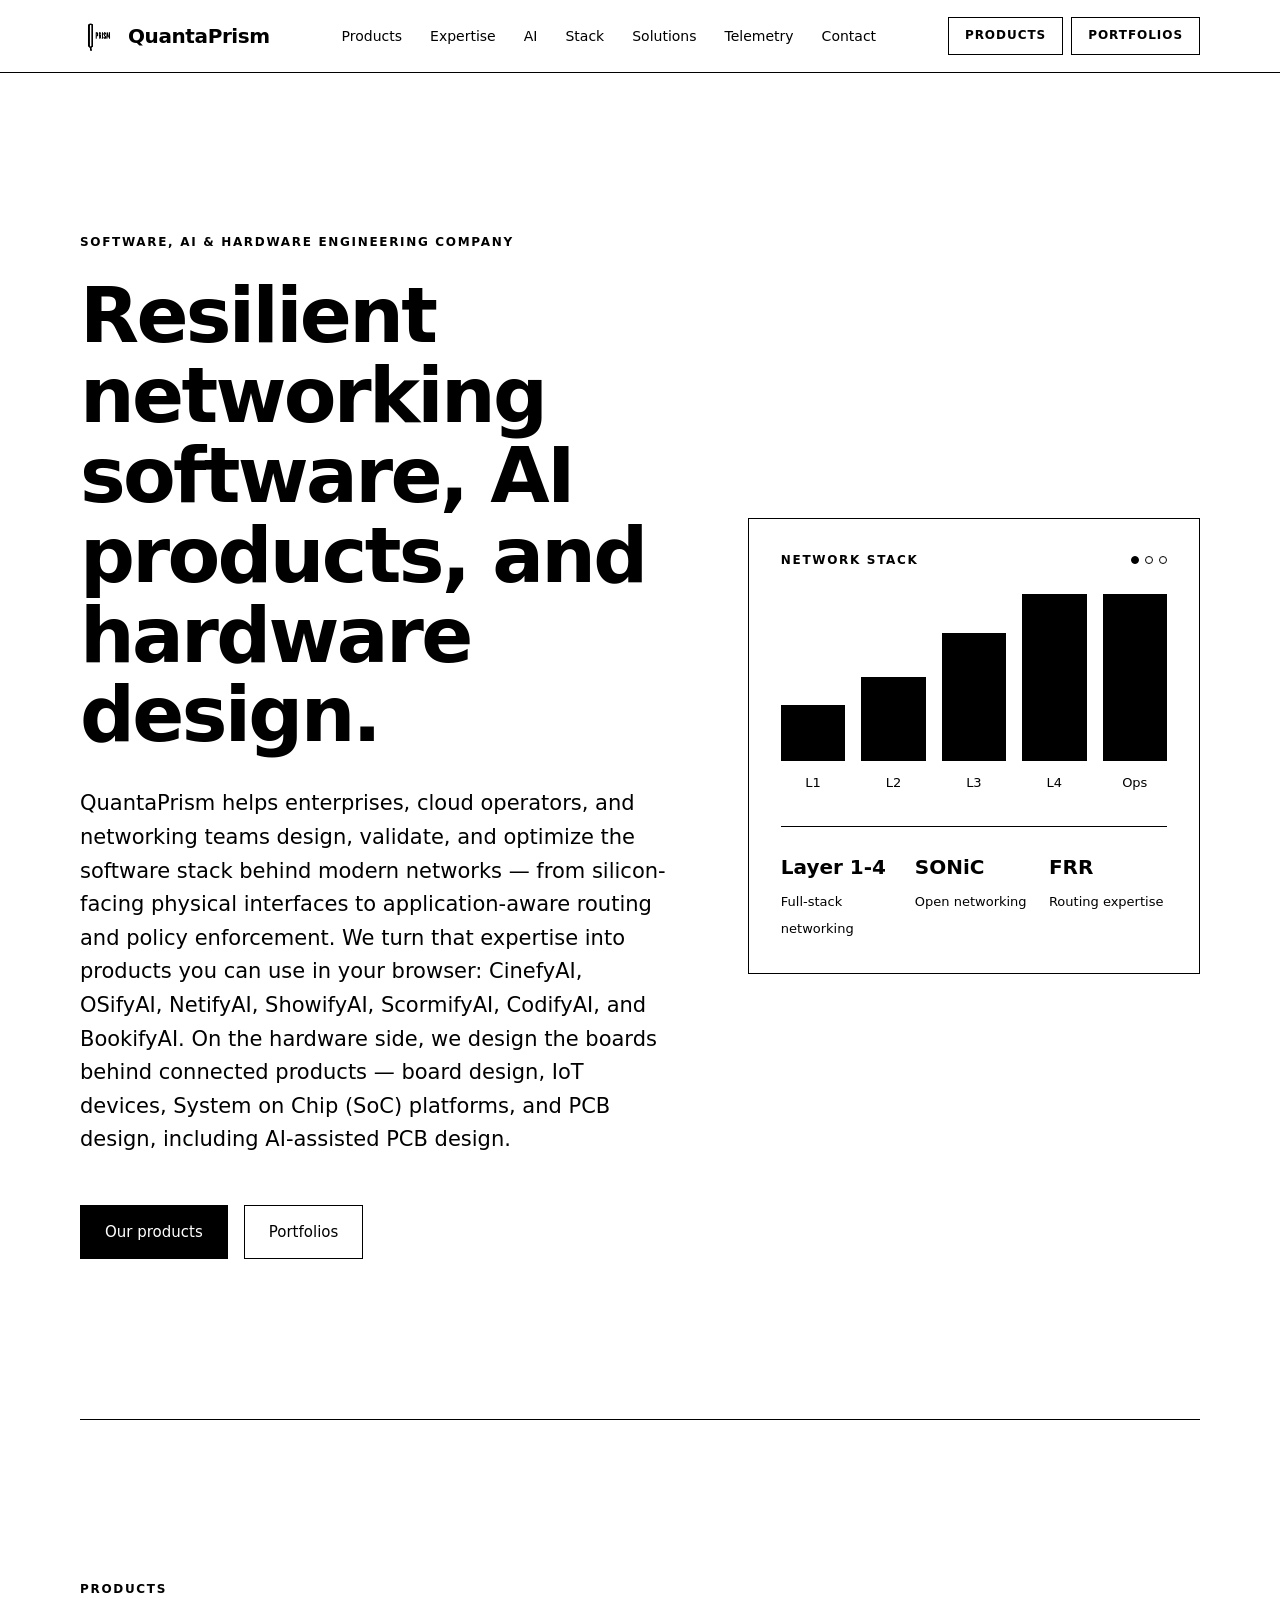
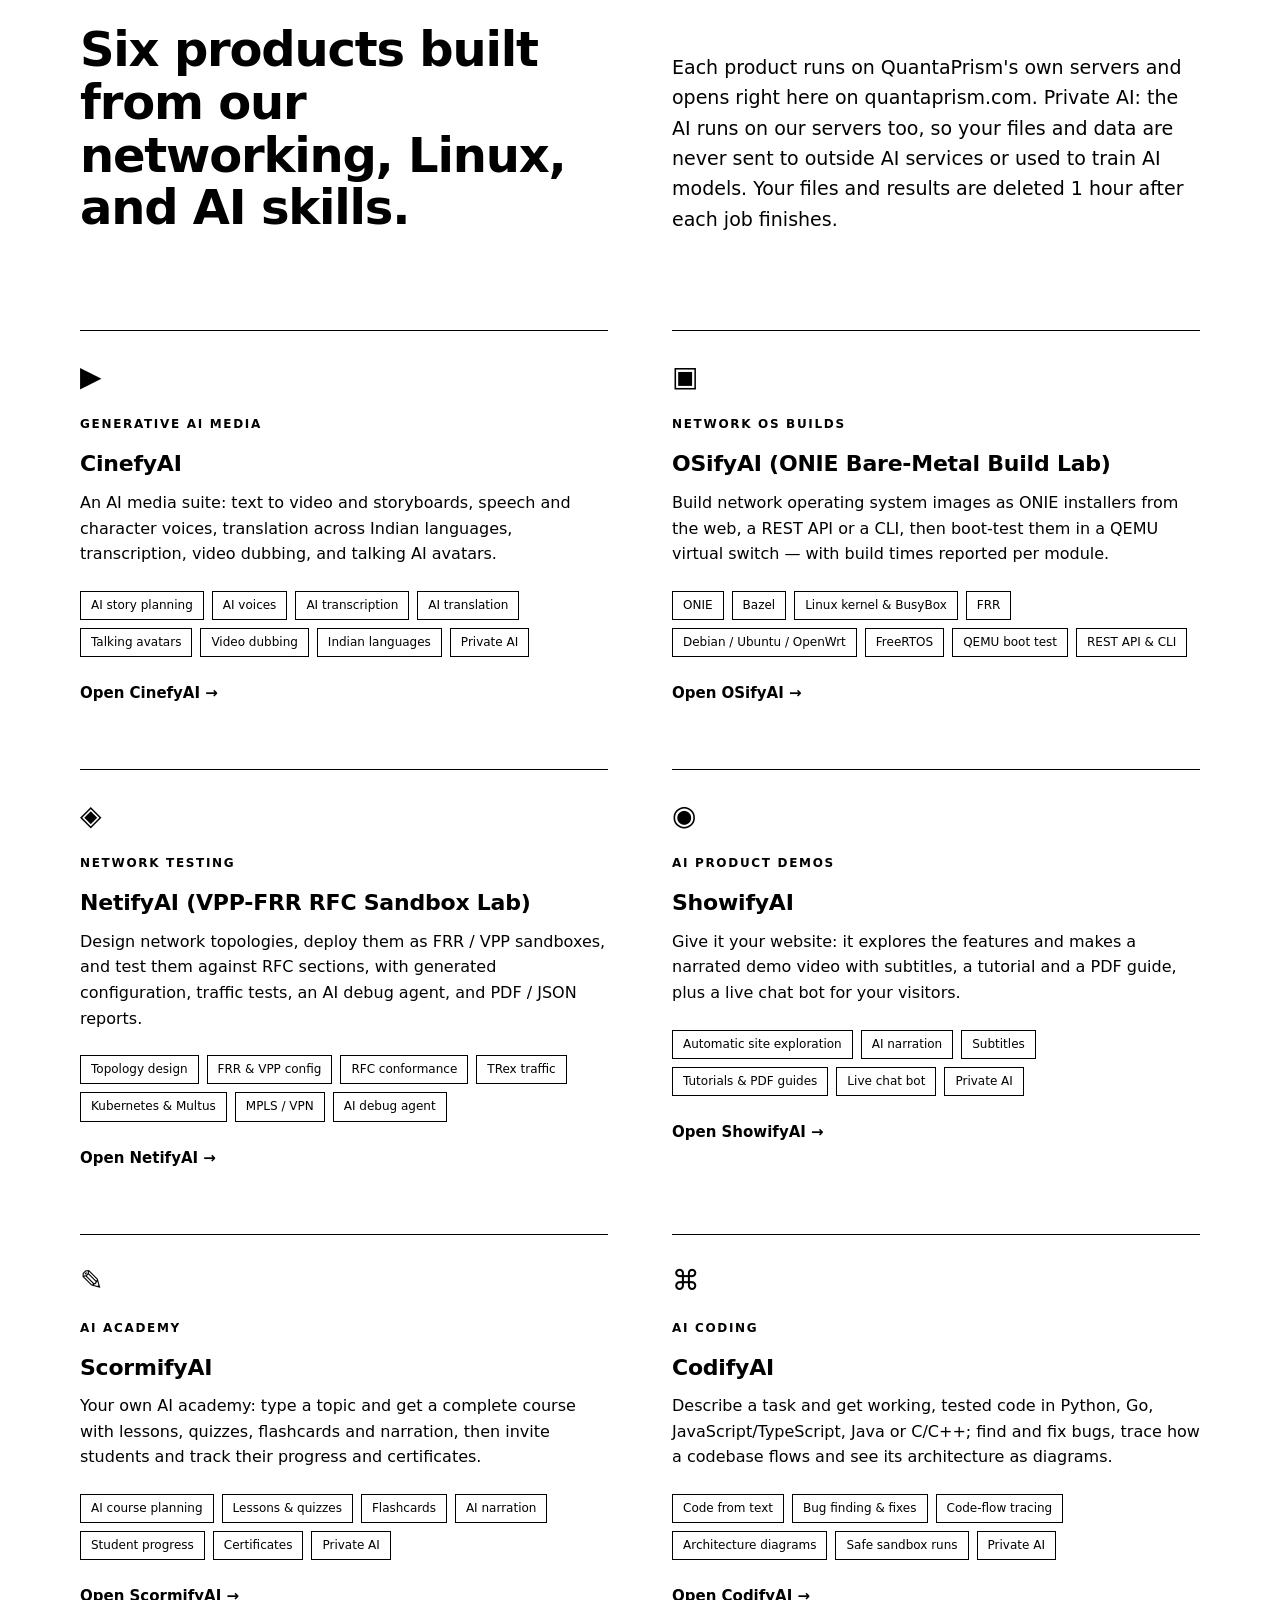
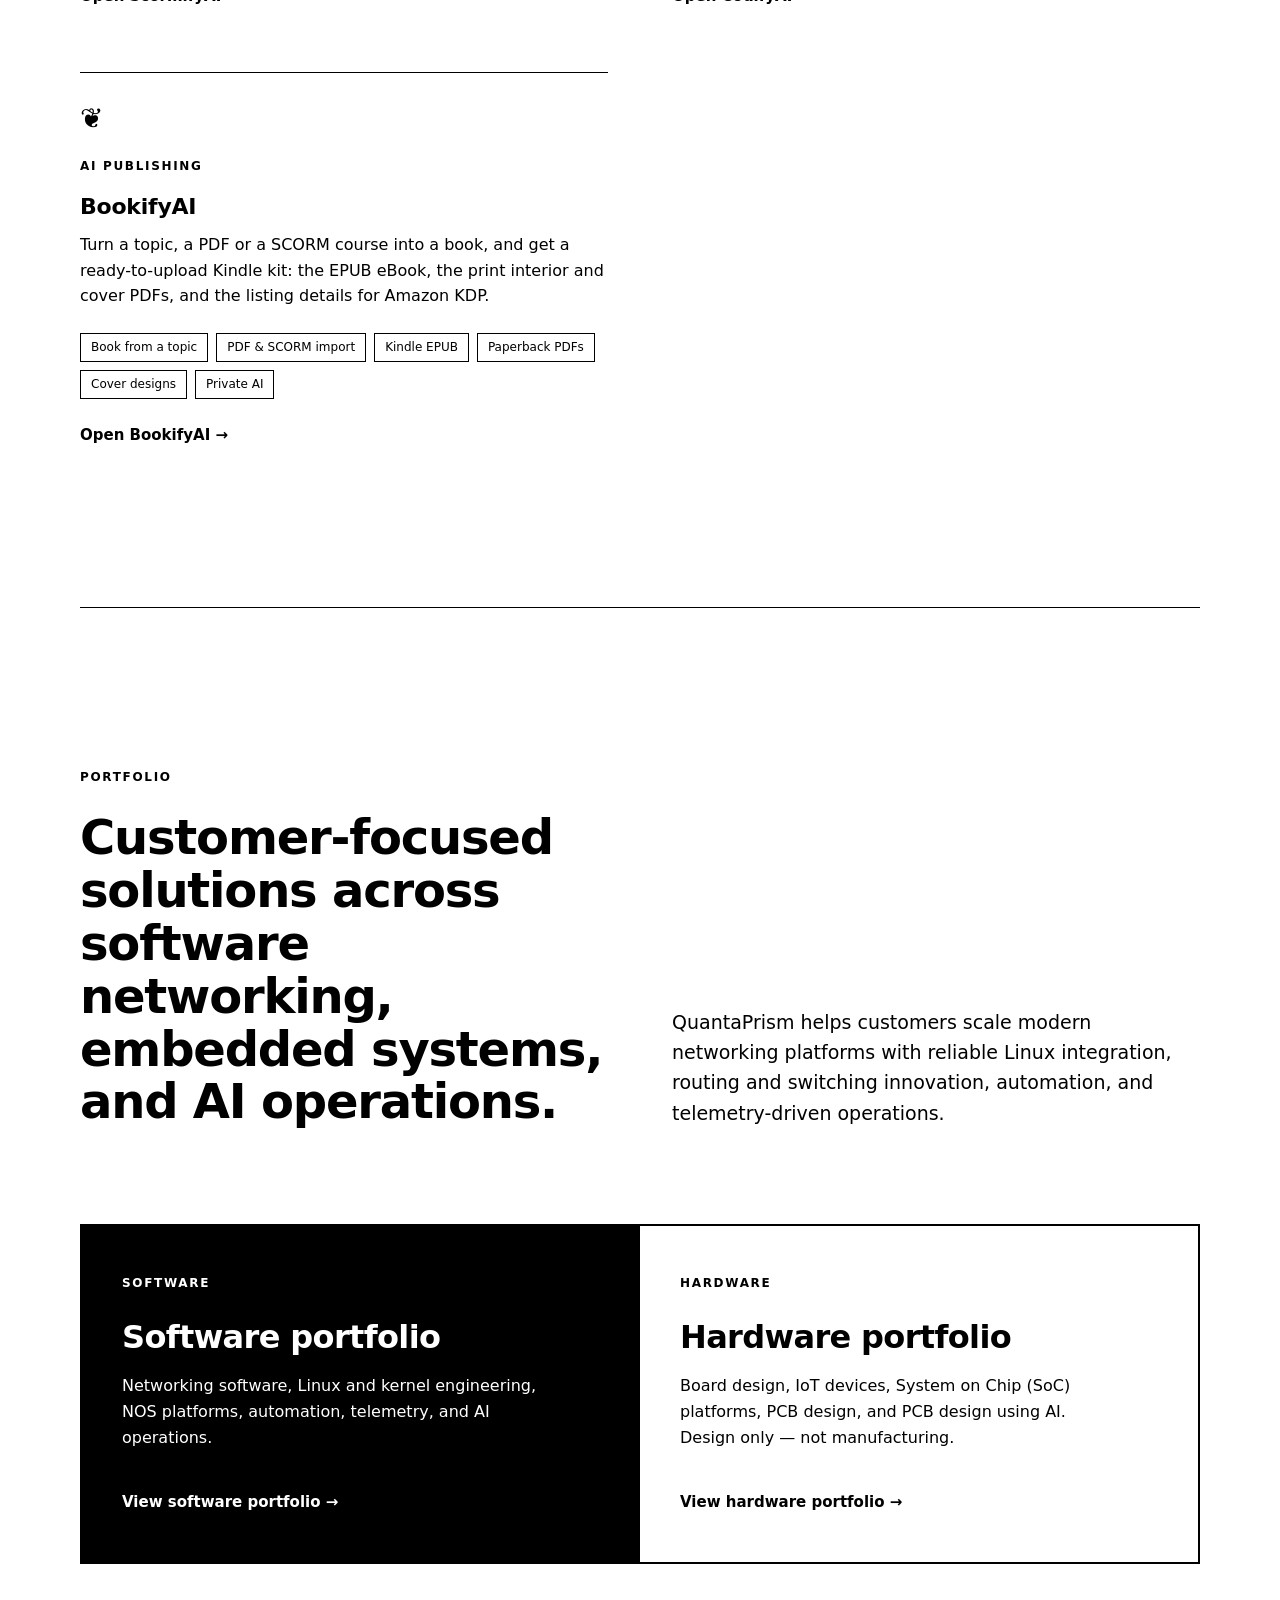
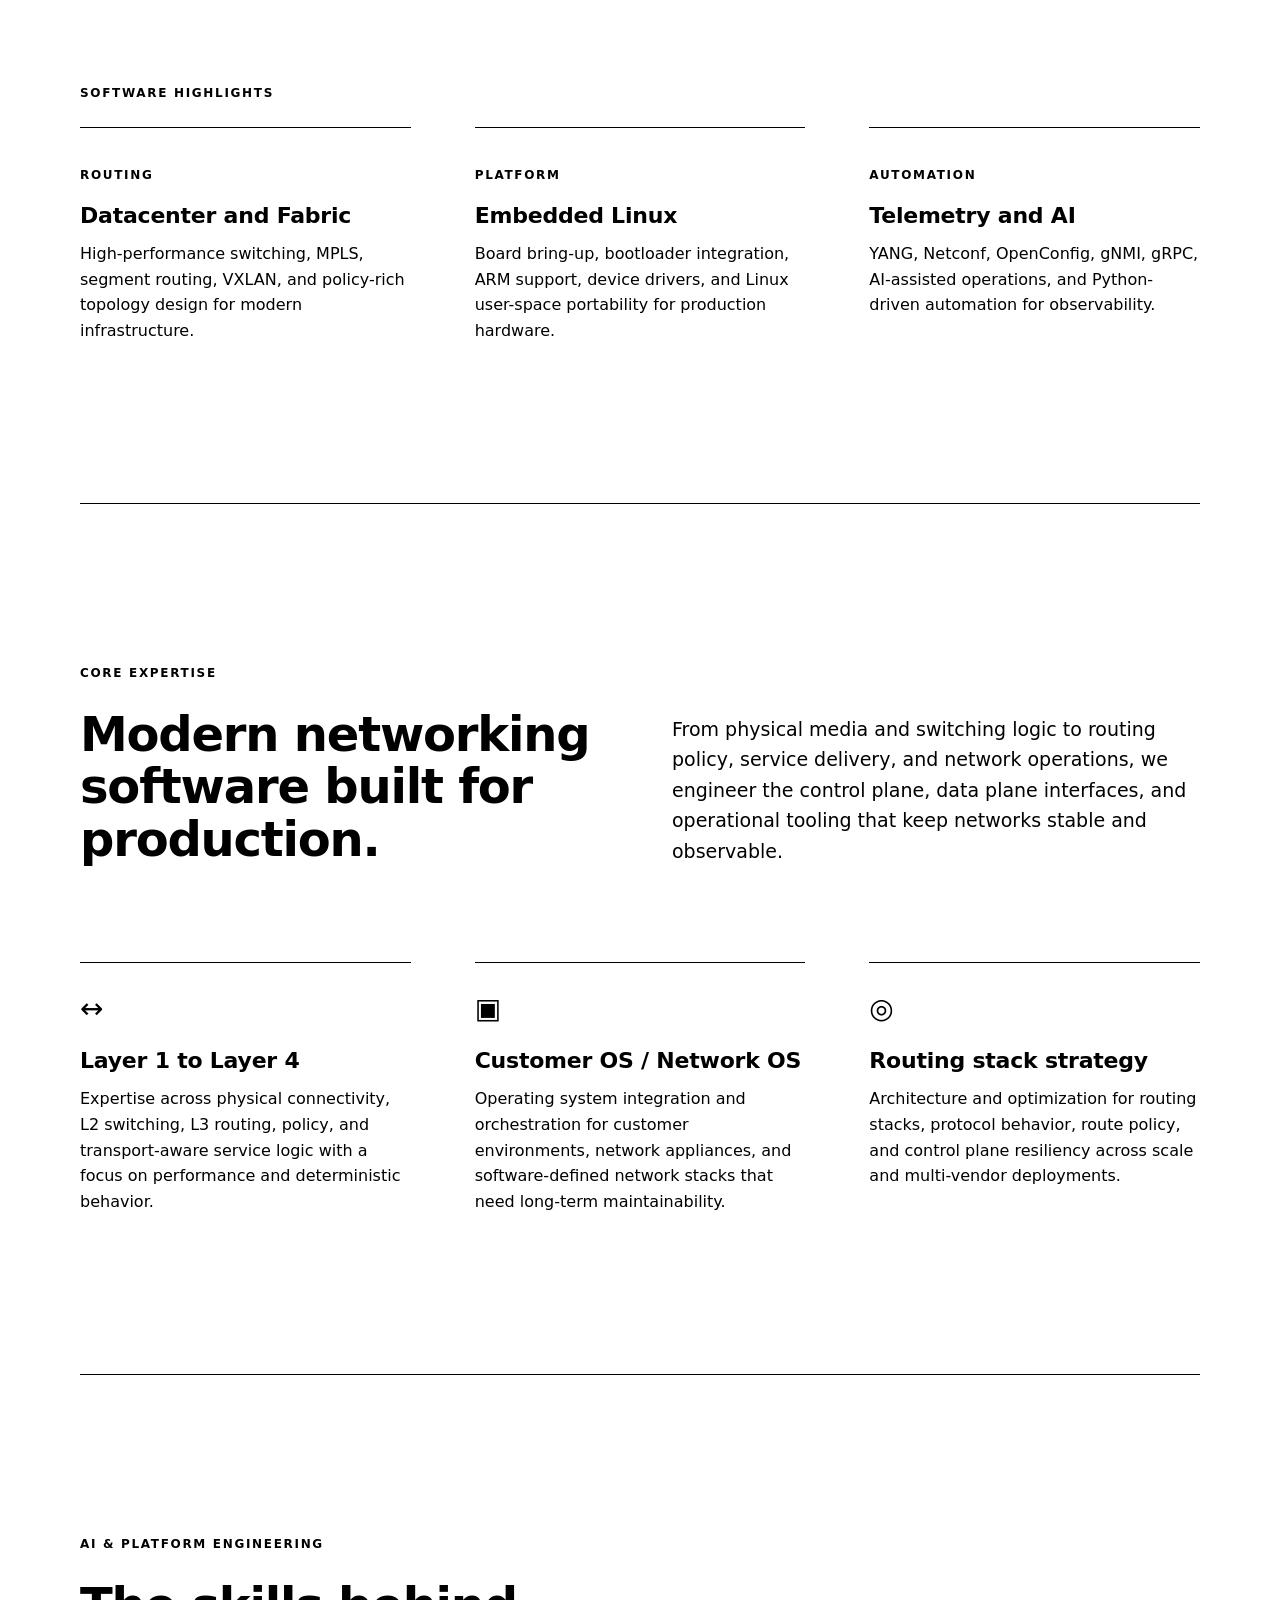
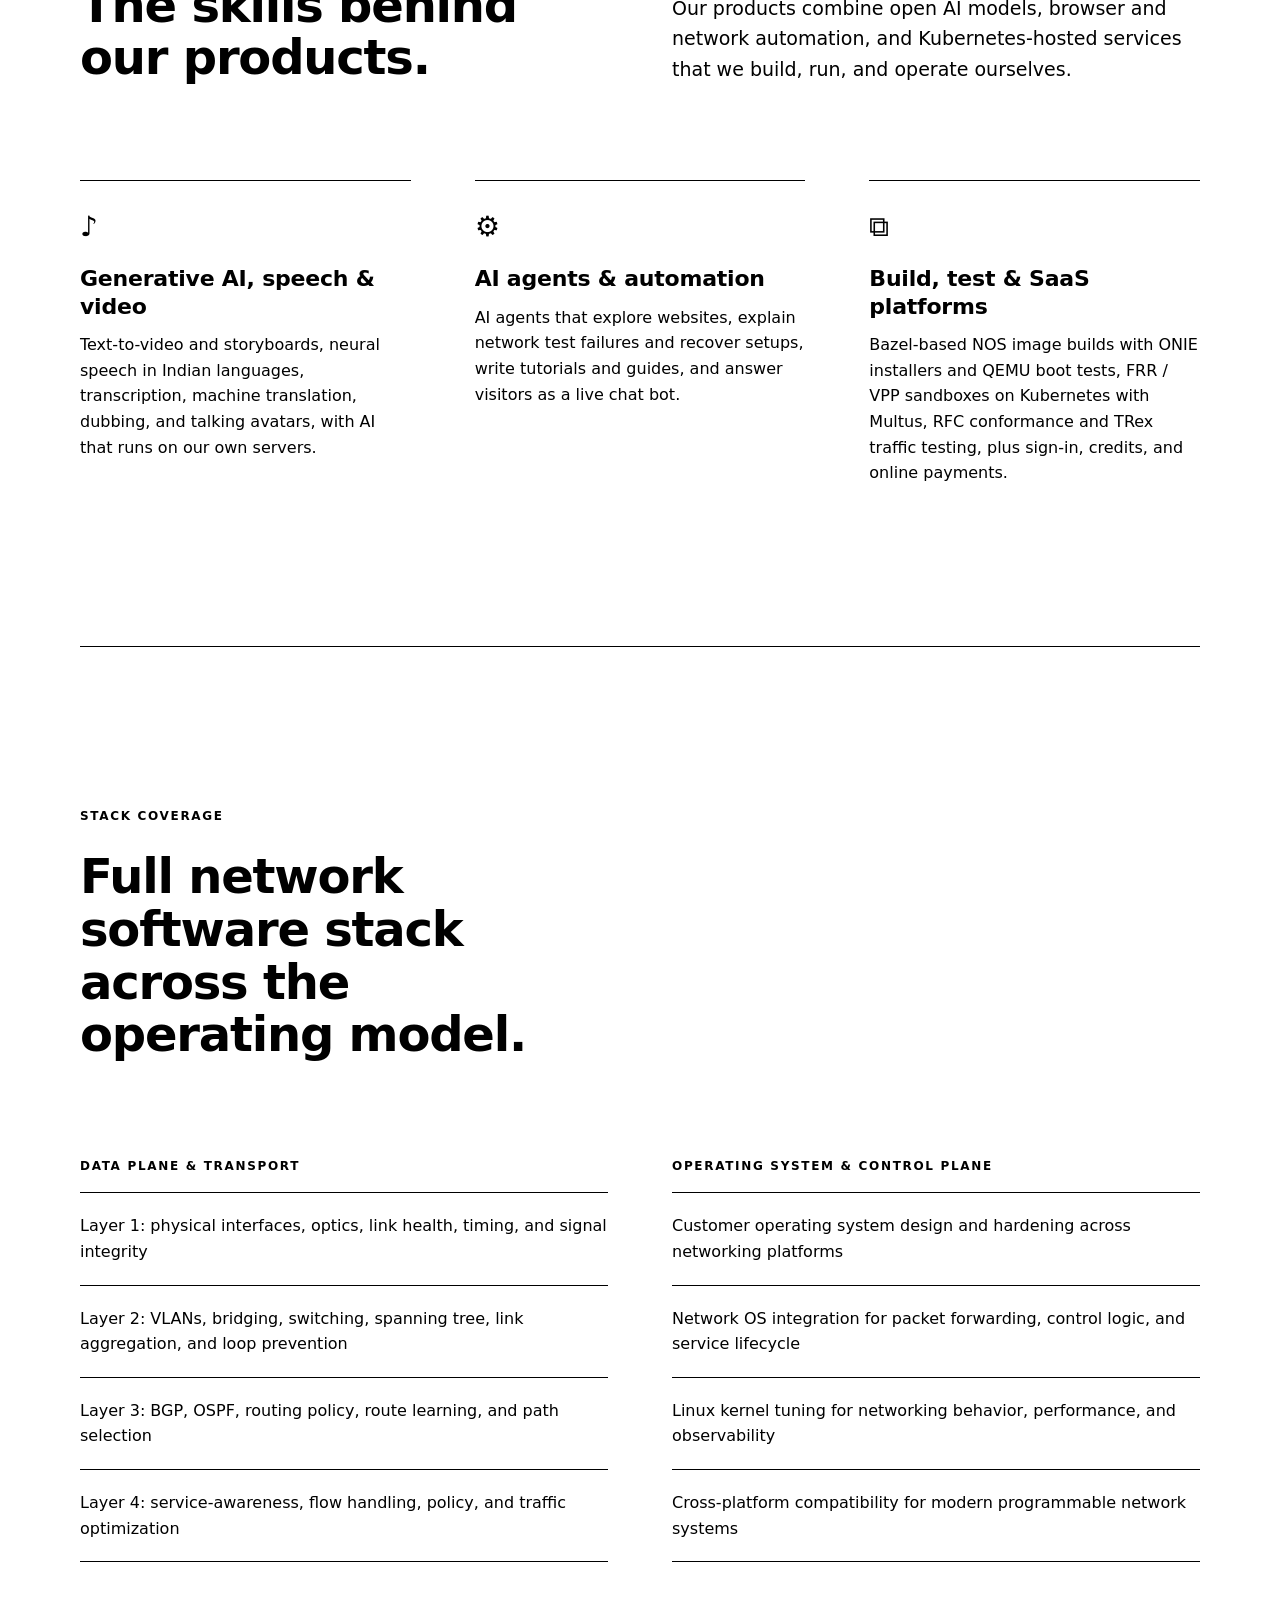
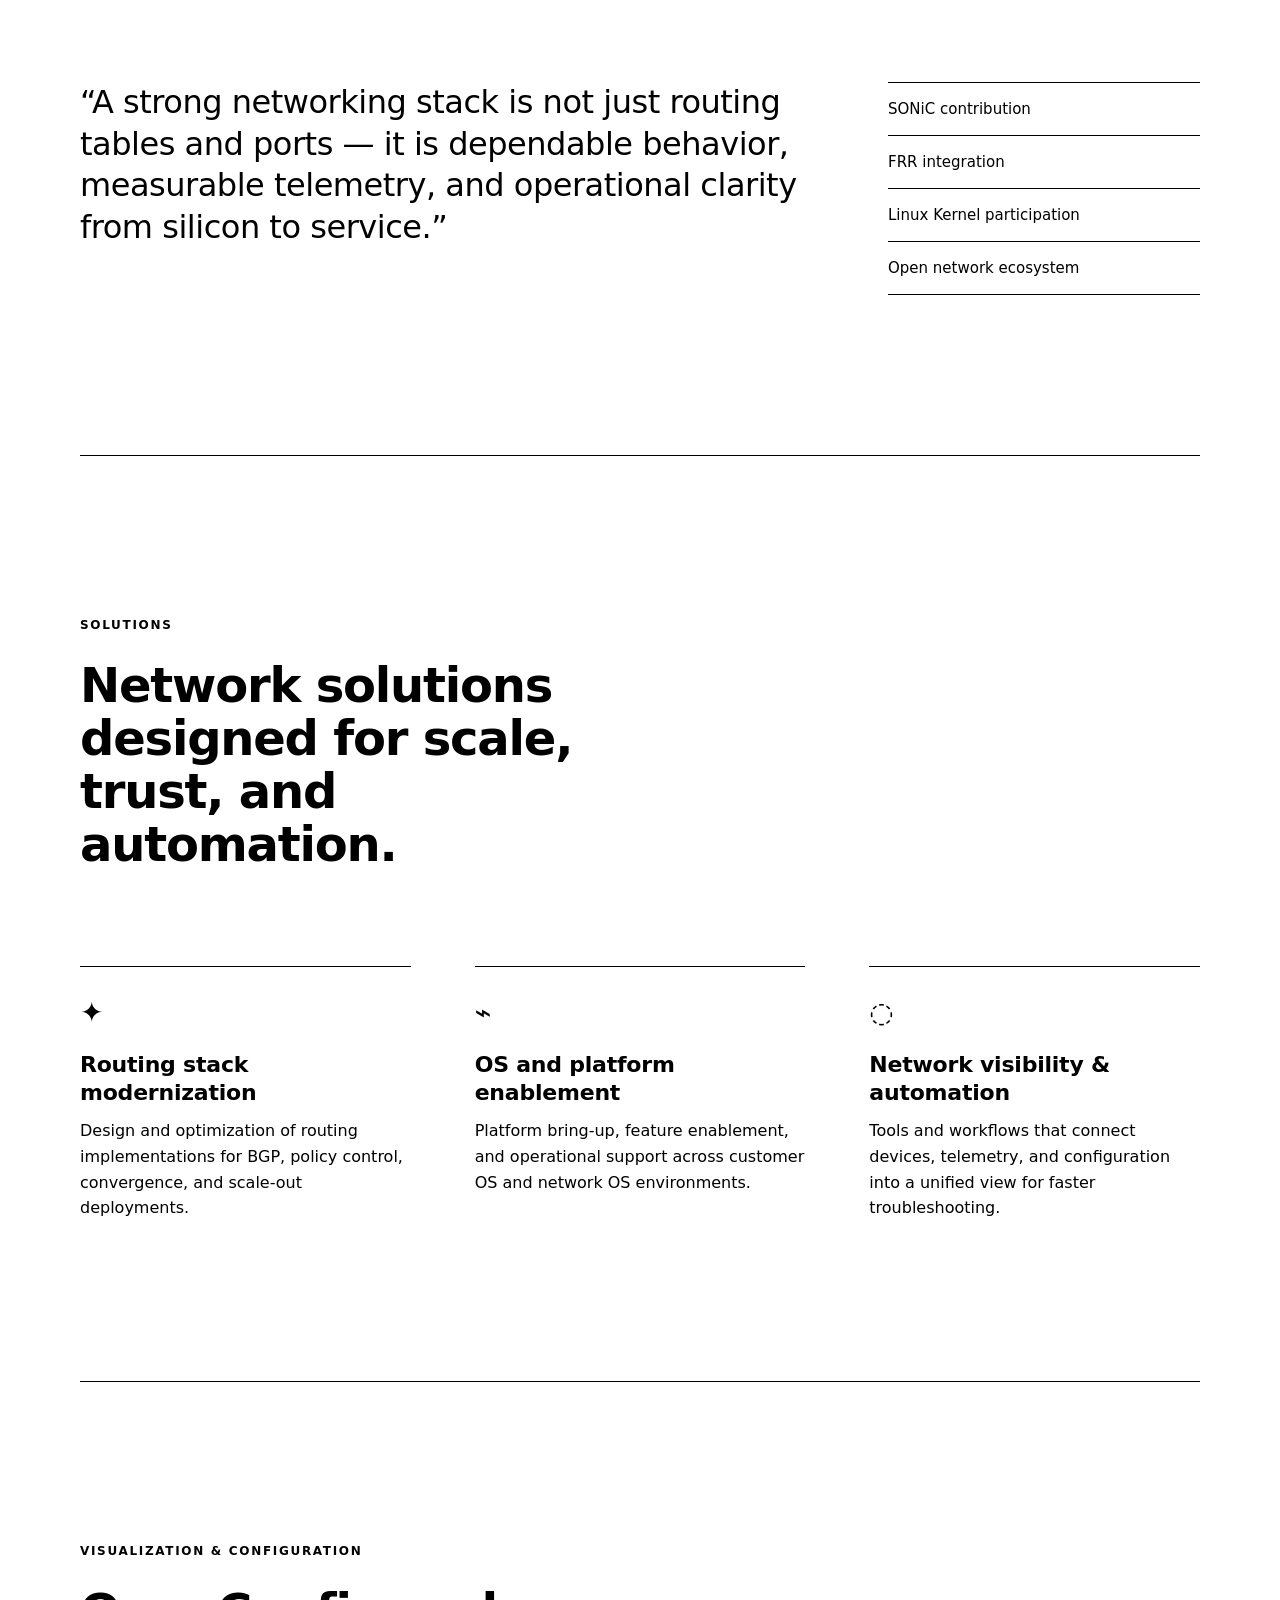
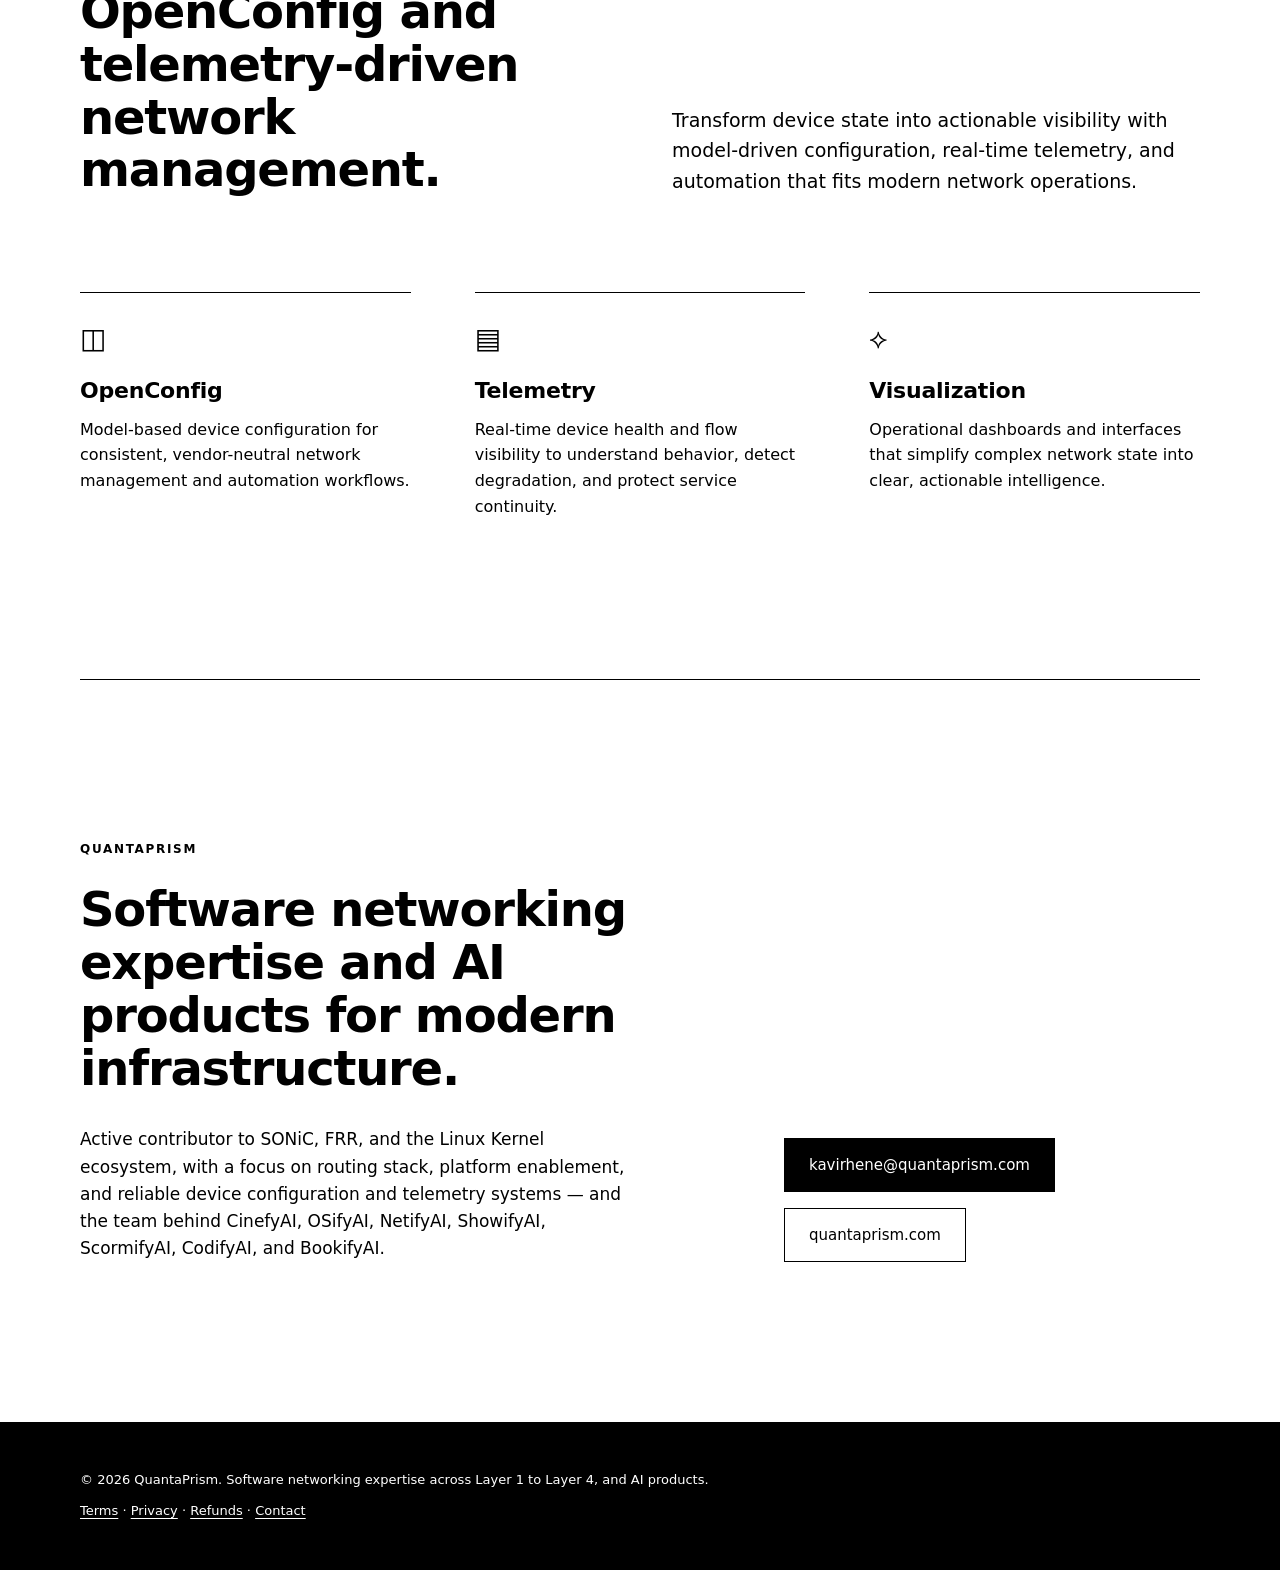
==== commit a4473577: "Add BookifyAI, the 7th product: catalog, home, portfolio, and its terms, privacy and refund details " ====
--- a/index.html
+++ b/index.html
@@ -524,7 +524,7 @@
             validate, and optimize the software stack behind modern networks — from silicon-facing
             physical interfaces to application-aware routing and policy enforcement.
             We turn that expertise into products you can use in your browser: CinefyAI,
-            OSifyAI, NetifyAI, ShowifyAI, ScormifyAI, and CodifyAI.
+            OSifyAI, NetifyAI, ShowifyAI, ScormifyAI, CodifyAI, and BookifyAI.
             On the hardware side, we design the boards behind connected products — board design,
             IoT devices, System on Chip (SoC) platforms, and PCB design, including AI-assisted PCB design.
           </p>
@@ -702,6 +702,24 @@
             </div>
             <a class="product-link" href="product.html?id=codifyai">Open CodifyAI →</a>
           </article>
+
+          <article class="product-card">
+            <div class="icon" aria-hidden="true">❦</div>
+            <span class="tag">AI publishing</span>
+            <h3>BookifyAI</h3>
+            <p>
+              Turn a topic, a PDF or a SCORM course into a book, and get a ready-to-upload Kindle kit: the EPUB eBook, the print interior and cover PDFs, and the listing details for Amazon KDP.
+            </p>
+            <div class="chip-wrap" aria-label="Skills">
+              <span class="chip">Book from a topic</span>
+              <span class="chip">PDF &amp; SCORM import</span>
+              <span class="chip">Kindle EPUB</span>
+              <span class="chip">Paperback PDFs</span>
+              <span class="chip">Cover designs</span>
+              <span class="chip">Private AI</span>
+            </div>
+            <a class="product-link" href="product.html?id=bookifyai">Open BookifyAI →</a>
+          </article>
         </div>
       </section>
 
@@ -968,7 +986,7 @@
             <p>
               Active contributor to SONiC, FRR, and the Linux Kernel ecosystem, with a focus on routing stack,
               platform enablement, and reliable device configuration and telemetry systems — and the team behind
-              CinefyAI, OSifyAI, NetifyAI, ShowifyAI, ScormifyAI, and CodifyAI.
+              CinefyAI, OSifyAI, NetifyAI, ShowifyAI, ScormifyAI, CodifyAI, and BookifyAI.
             </p>
           </div>
 
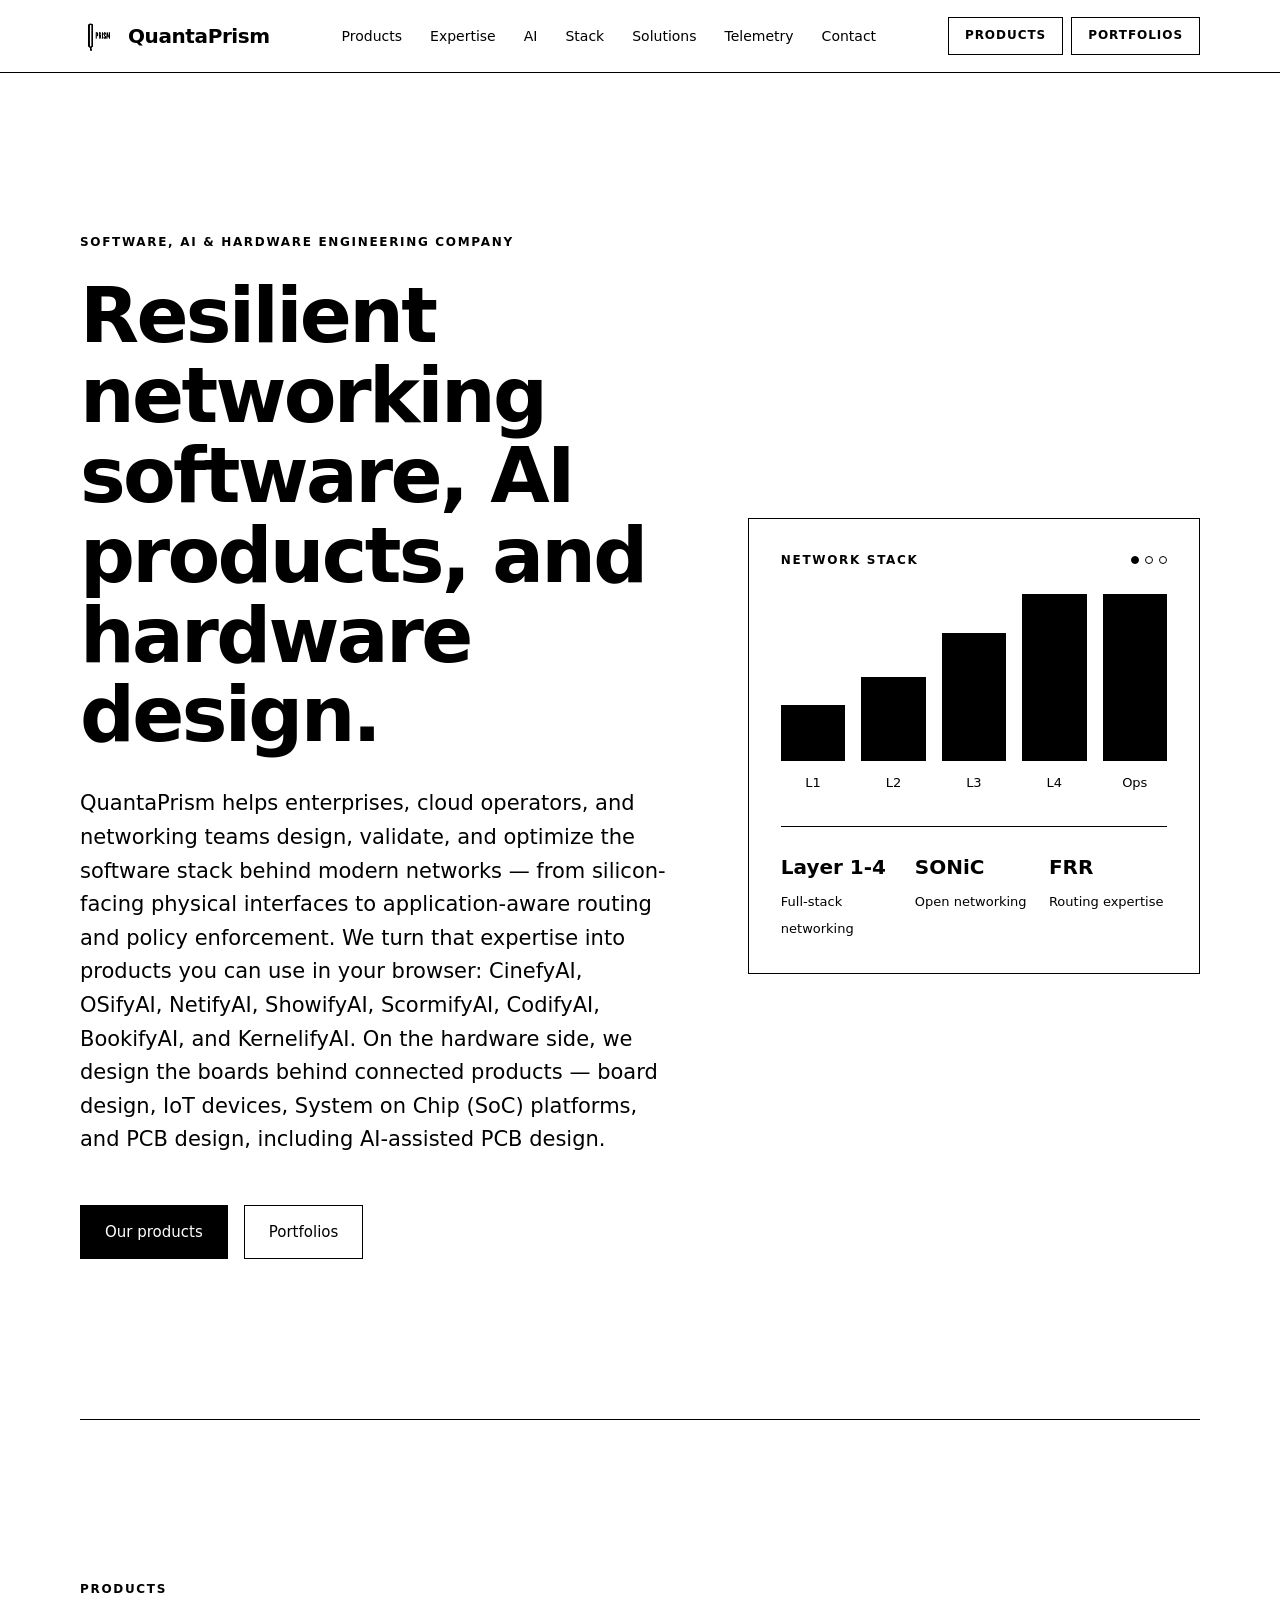
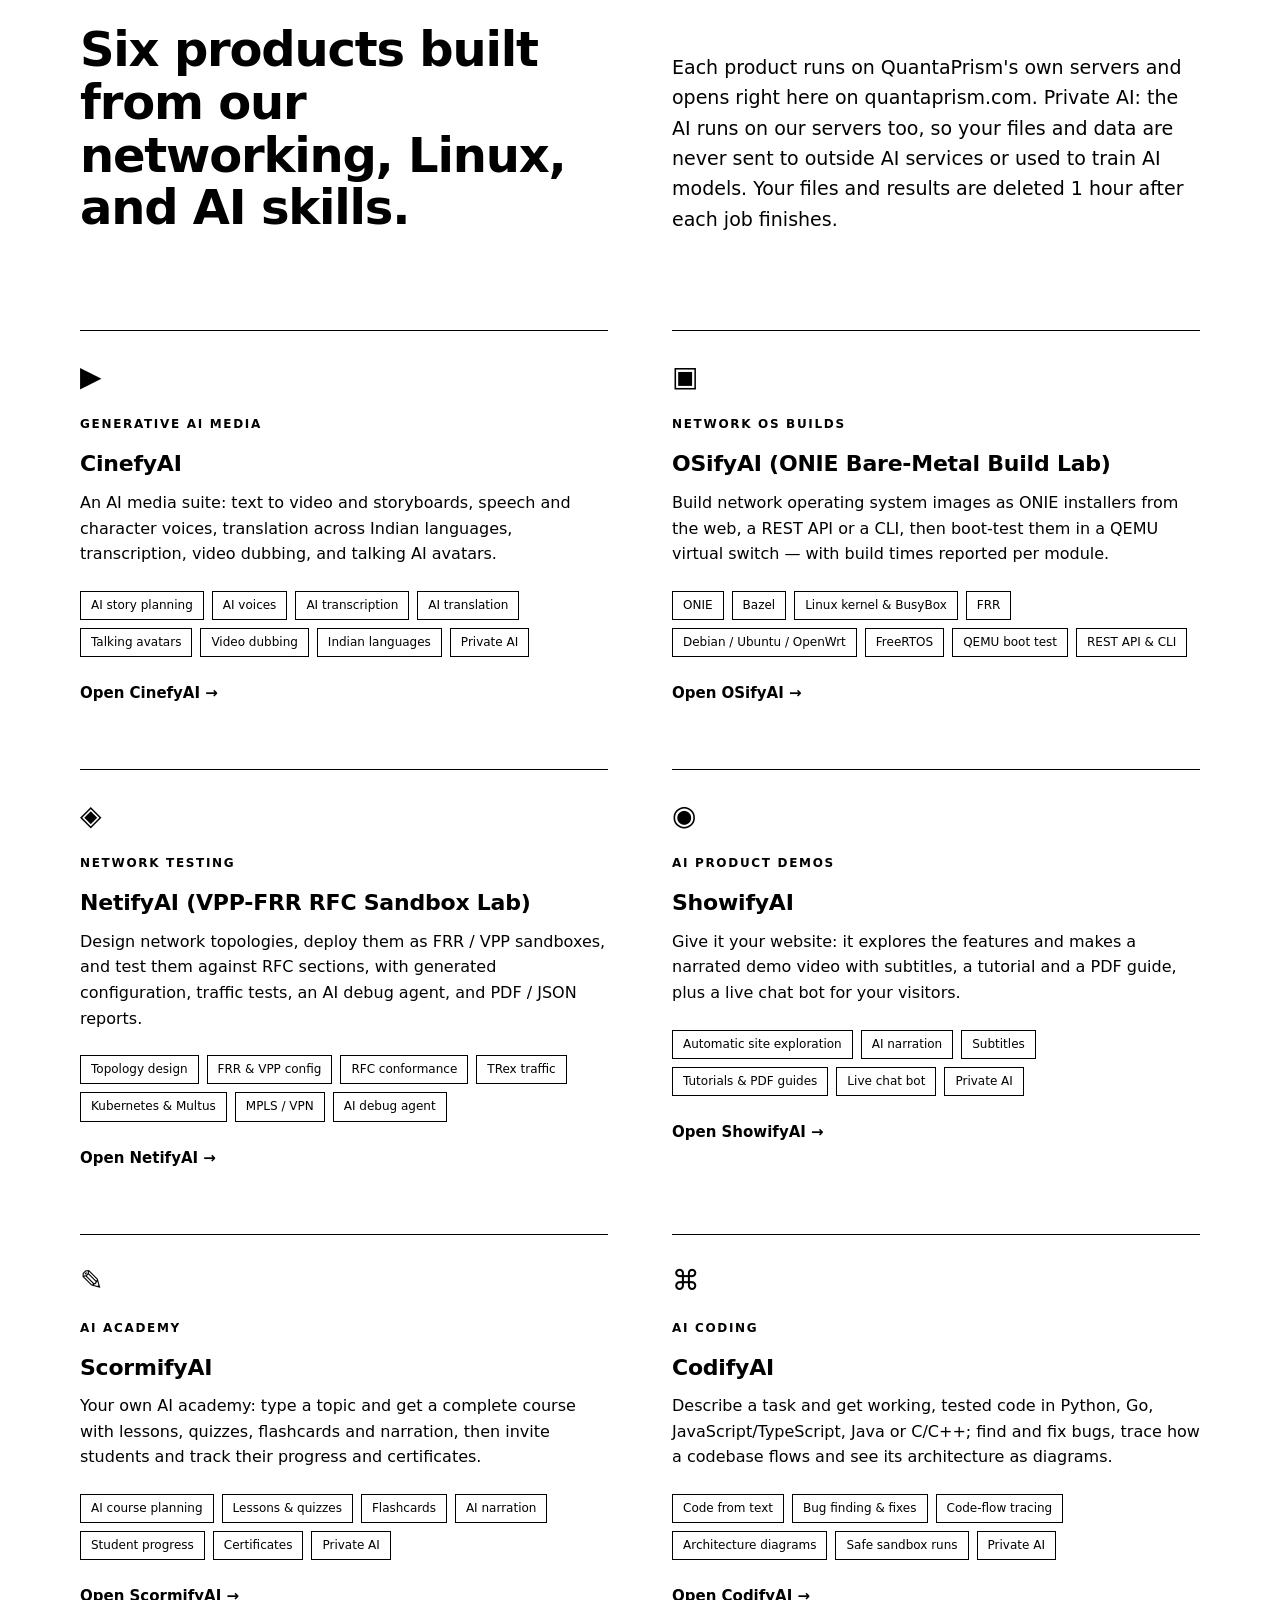
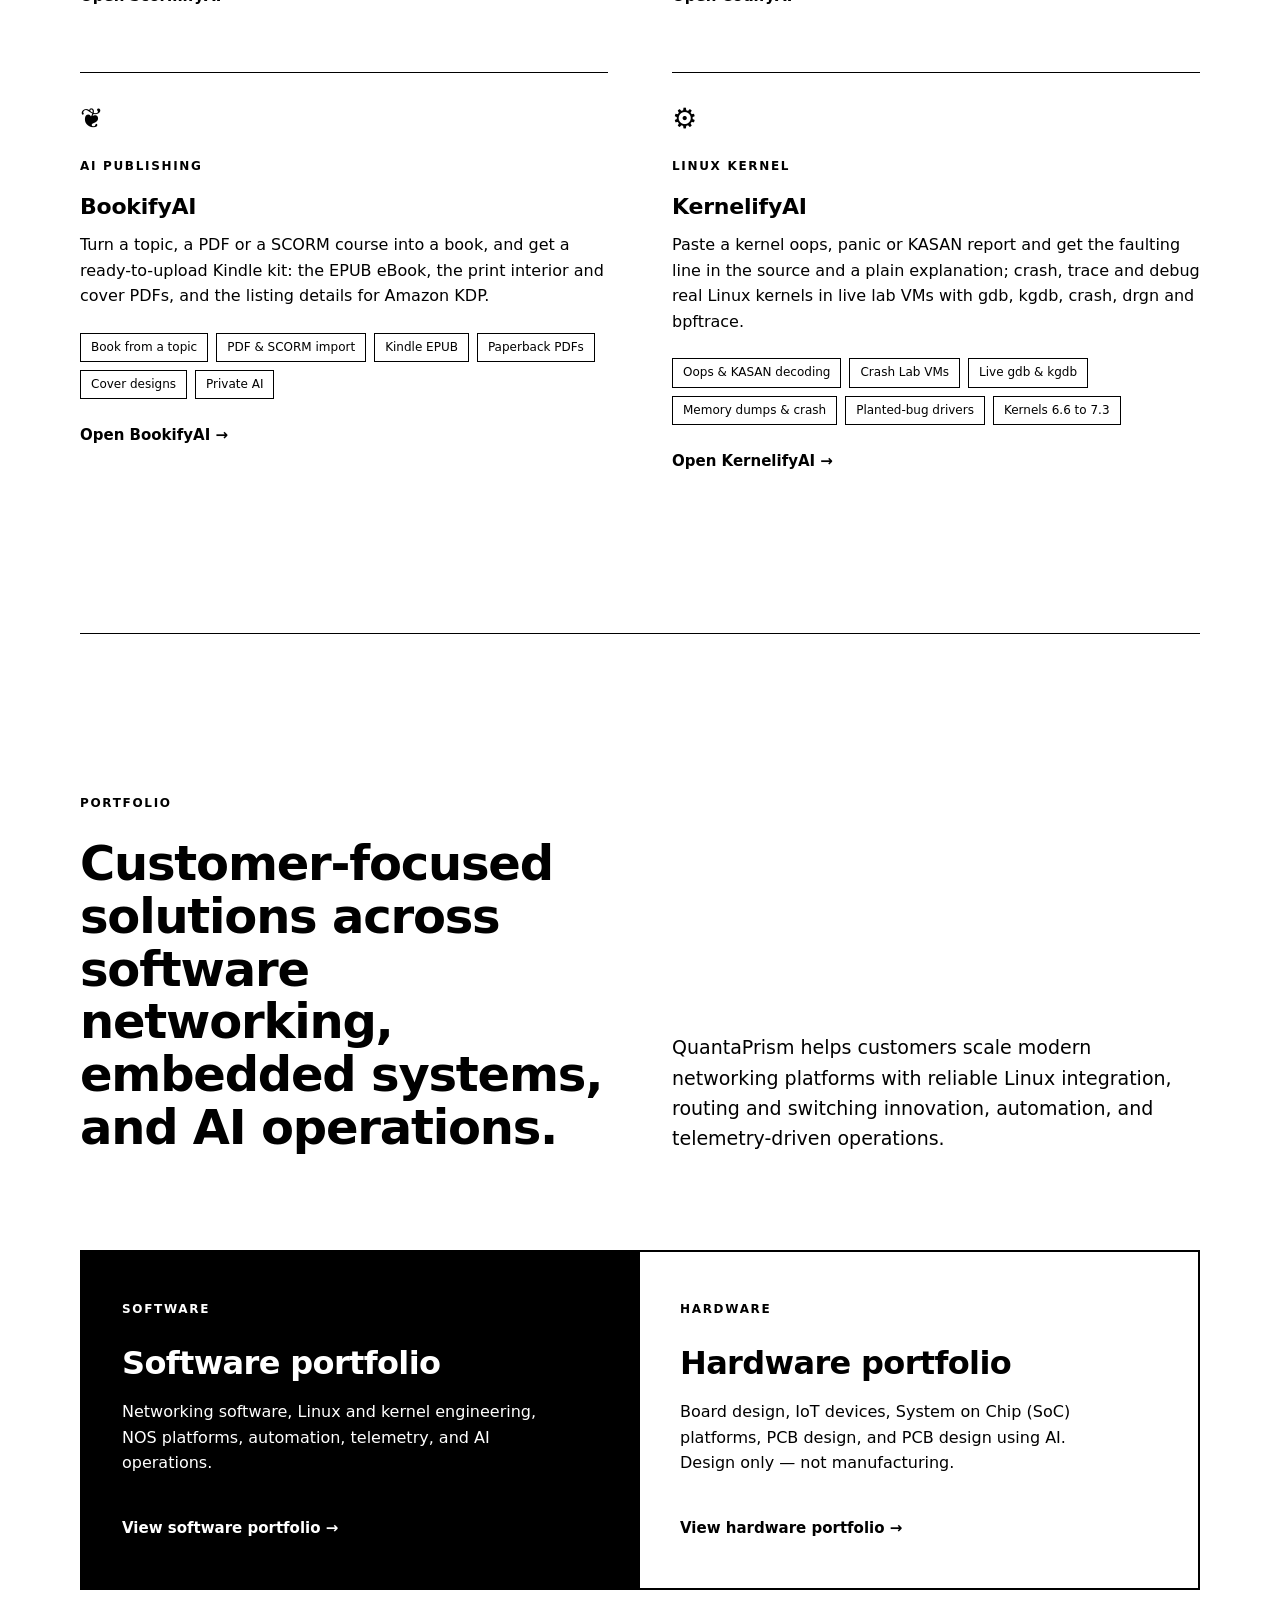
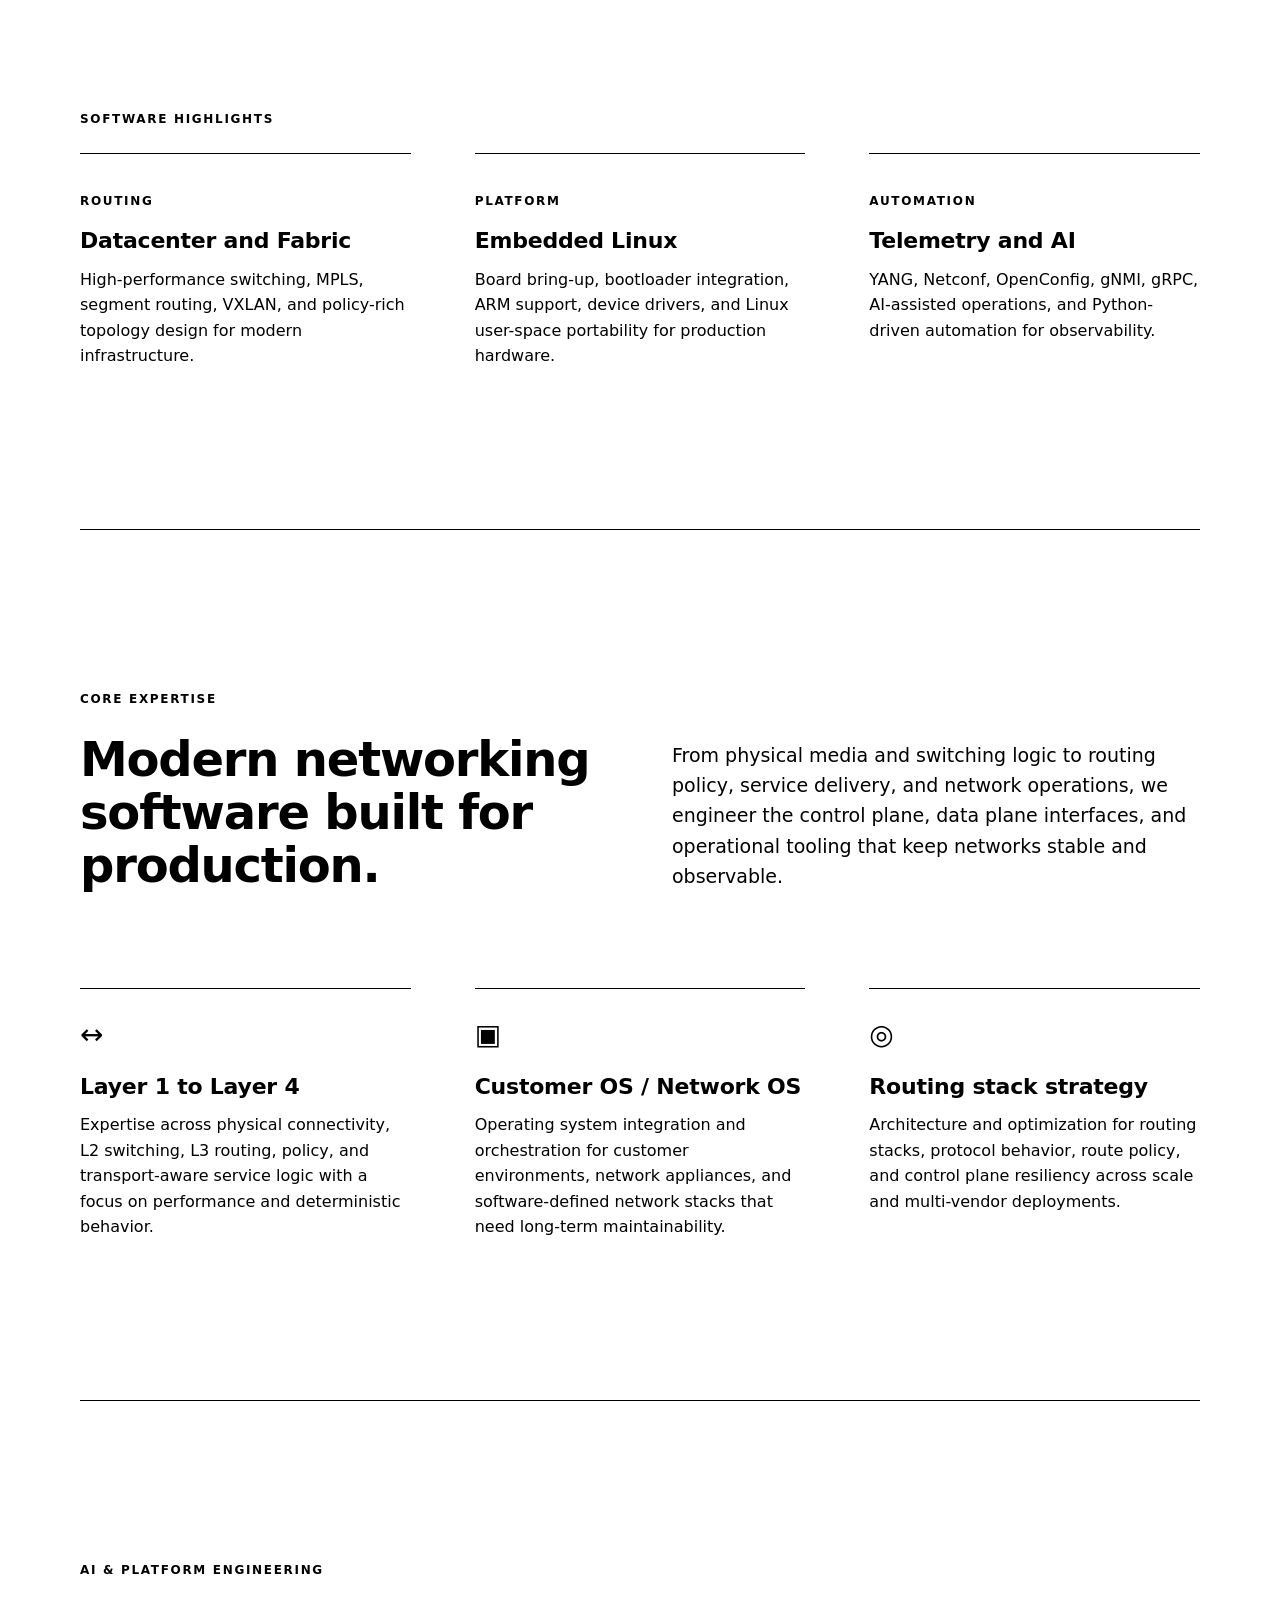
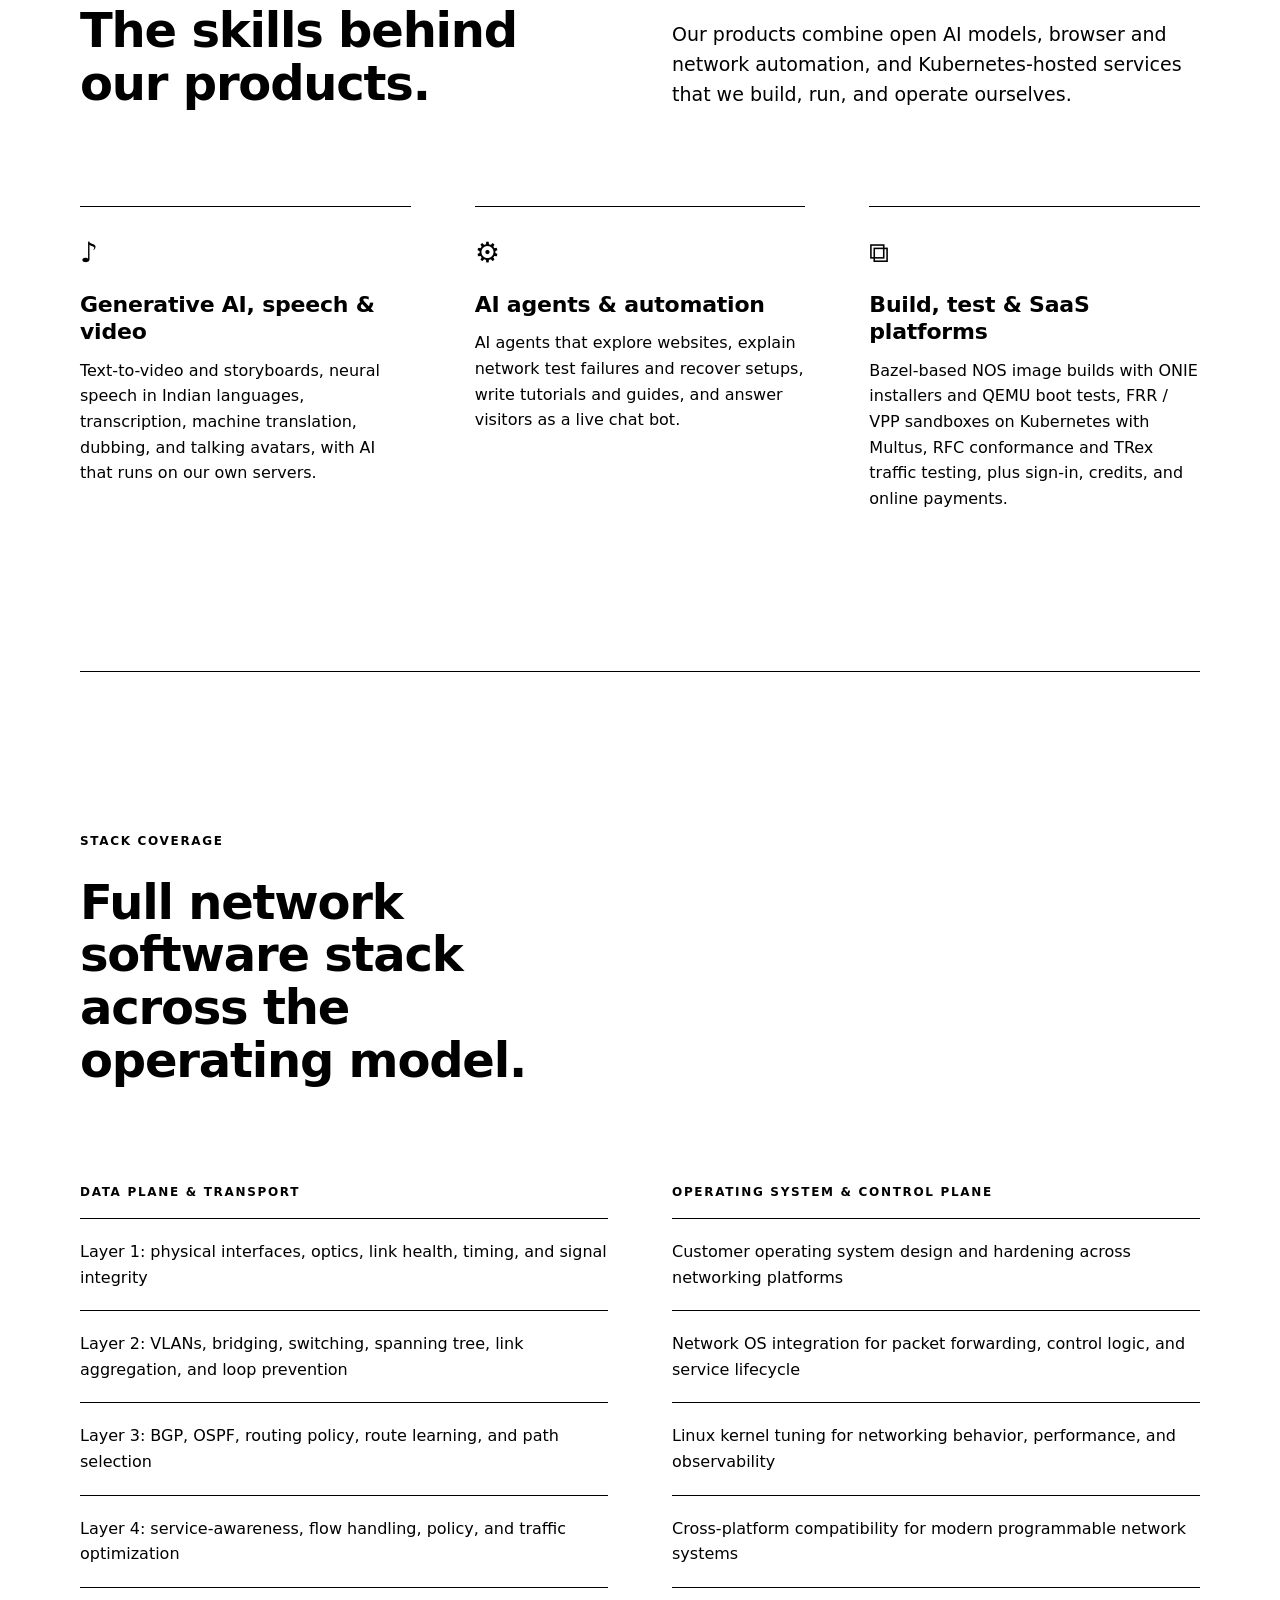
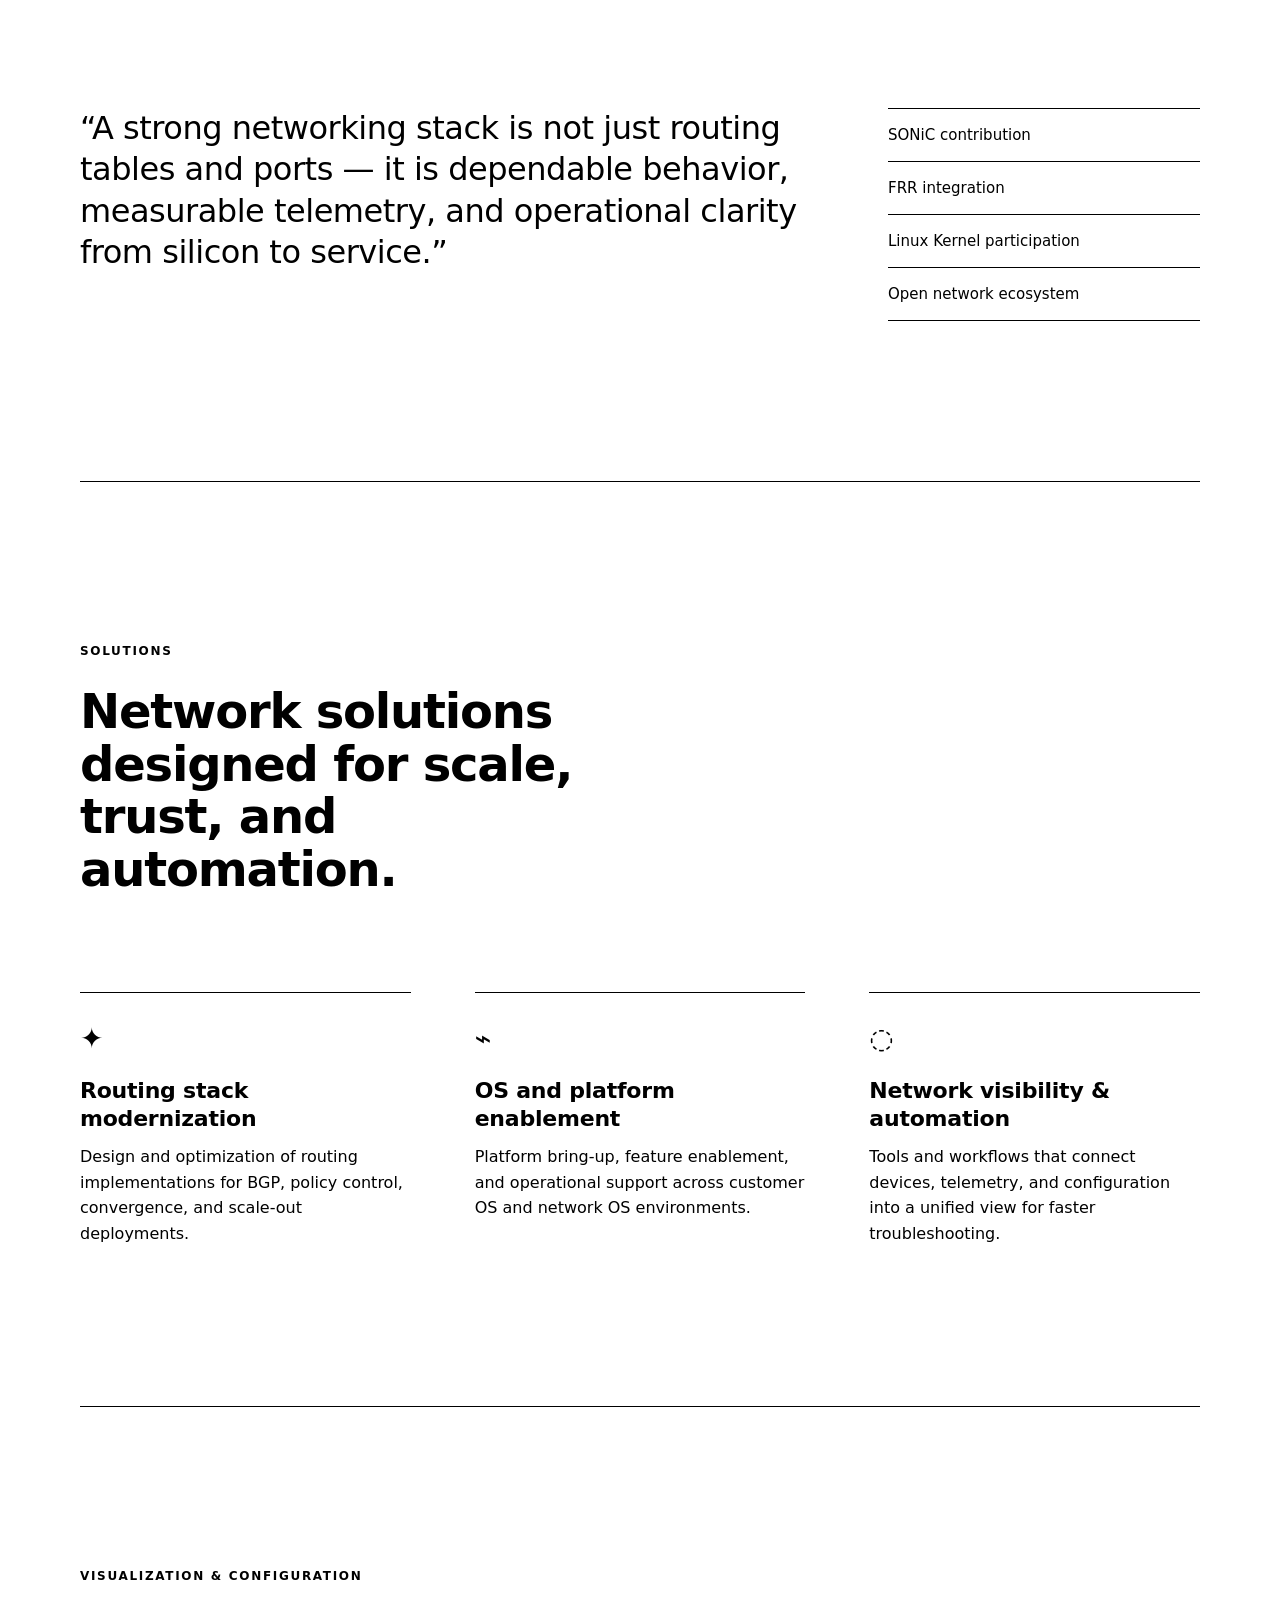
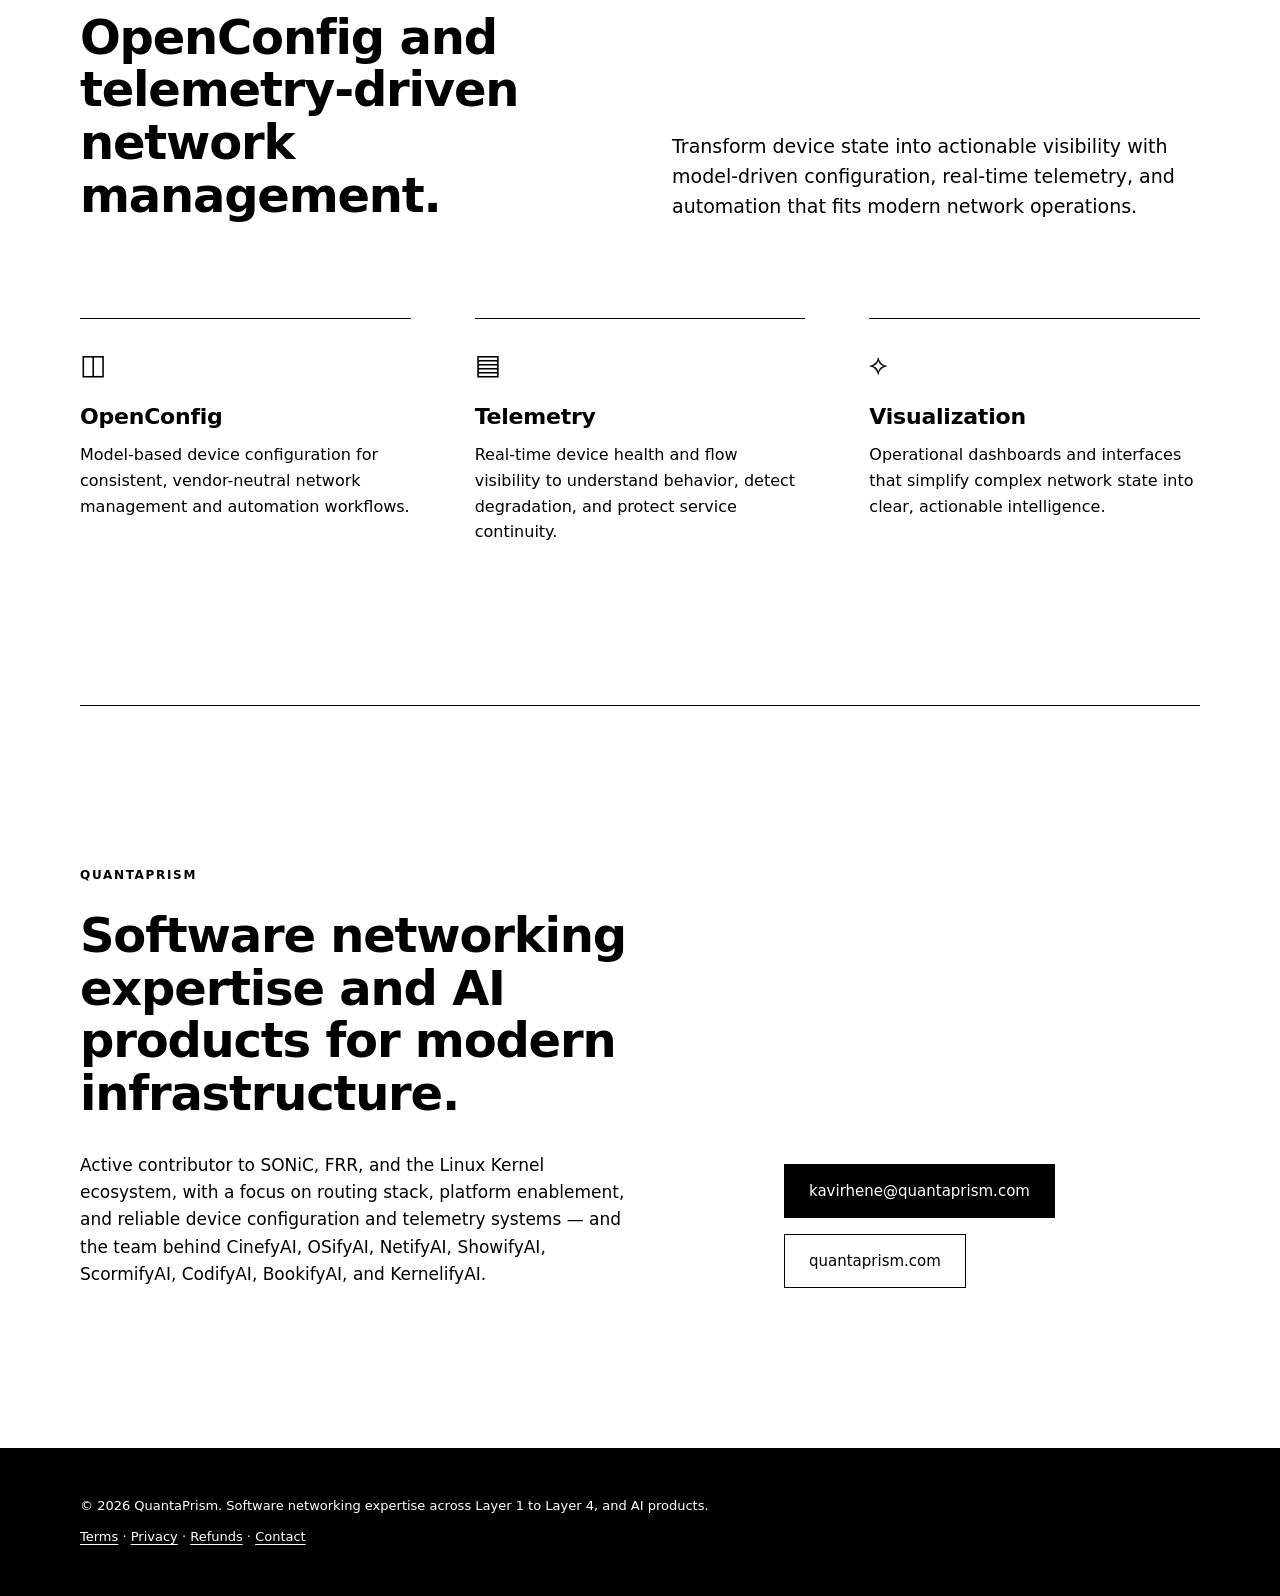
==== commit f7f25130: "Add KernelifyAI, the 8th product: catalog, home, portfolio, and its terms, privacy and refund detail" ====
--- a/index.html
+++ b/index.html
@@ -524,7 +524,7 @@
             validate, and optimize the software stack behind modern networks — from silicon-facing
             physical interfaces to application-aware routing and policy enforcement.
             We turn that expertise into products you can use in your browser: CinefyAI,
-            OSifyAI, NetifyAI, ShowifyAI, ScormifyAI, CodifyAI, and BookifyAI.
+            OSifyAI, NetifyAI, ShowifyAI, ScormifyAI, CodifyAI, BookifyAI, and KernelifyAI.
             On the hardware side, we design the boards behind connected products — board design,
             IoT devices, System on Chip (SoC) platforms, and PCB design, including AI-assisted PCB design.
           </p>
@@ -720,6 +720,24 @@
             </div>
             <a class="product-link" href="product.html?id=bookifyai">Open BookifyAI →</a>
           </article>
+
+          <article class="product-card">
+            <div class="icon" aria-hidden="true">⚙</div>
+            <span class="tag">Linux kernel</span>
+            <h3>KernelifyAI</h3>
+            <p>
+              Paste a kernel oops, panic or KASAN report and get the faulting line in the source and a plain explanation; crash, trace and debug real Linux kernels in live lab VMs with gdb, kgdb, crash, drgn and bpftrace.
+            </p>
+            <div class="chip-wrap" aria-label="Skills">
+              <span class="chip">Oops &amp; KASAN decoding</span>
+              <span class="chip">Crash Lab VMs</span>
+              <span class="chip">Live gdb &amp; kgdb</span>
+              <span class="chip">Memory dumps &amp; crash</span>
+              <span class="chip">Planted-bug drivers</span>
+              <span class="chip">Kernels 6.6 to 7.3</span>
+            </div>
+            <a class="product-link" href="product.html?id=kernelifyai">Open KernelifyAI →</a>
+          </article>
         </div>
       </section>
 
@@ -986,7 +1004,7 @@
             <p>
               Active contributor to SONiC, FRR, and the Linux Kernel ecosystem, with a focus on routing stack,
               platform enablement, and reliable device configuration and telemetry systems — and the team behind
-              CinefyAI, OSifyAI, NetifyAI, ShowifyAI, ScormifyAI, CodifyAI, and BookifyAI.
+              CinefyAI, OSifyAI, NetifyAI, ShowifyAI, ScormifyAI, CodifyAI, BookifyAI, and KernelifyAI.
             </p>
           </div>
 
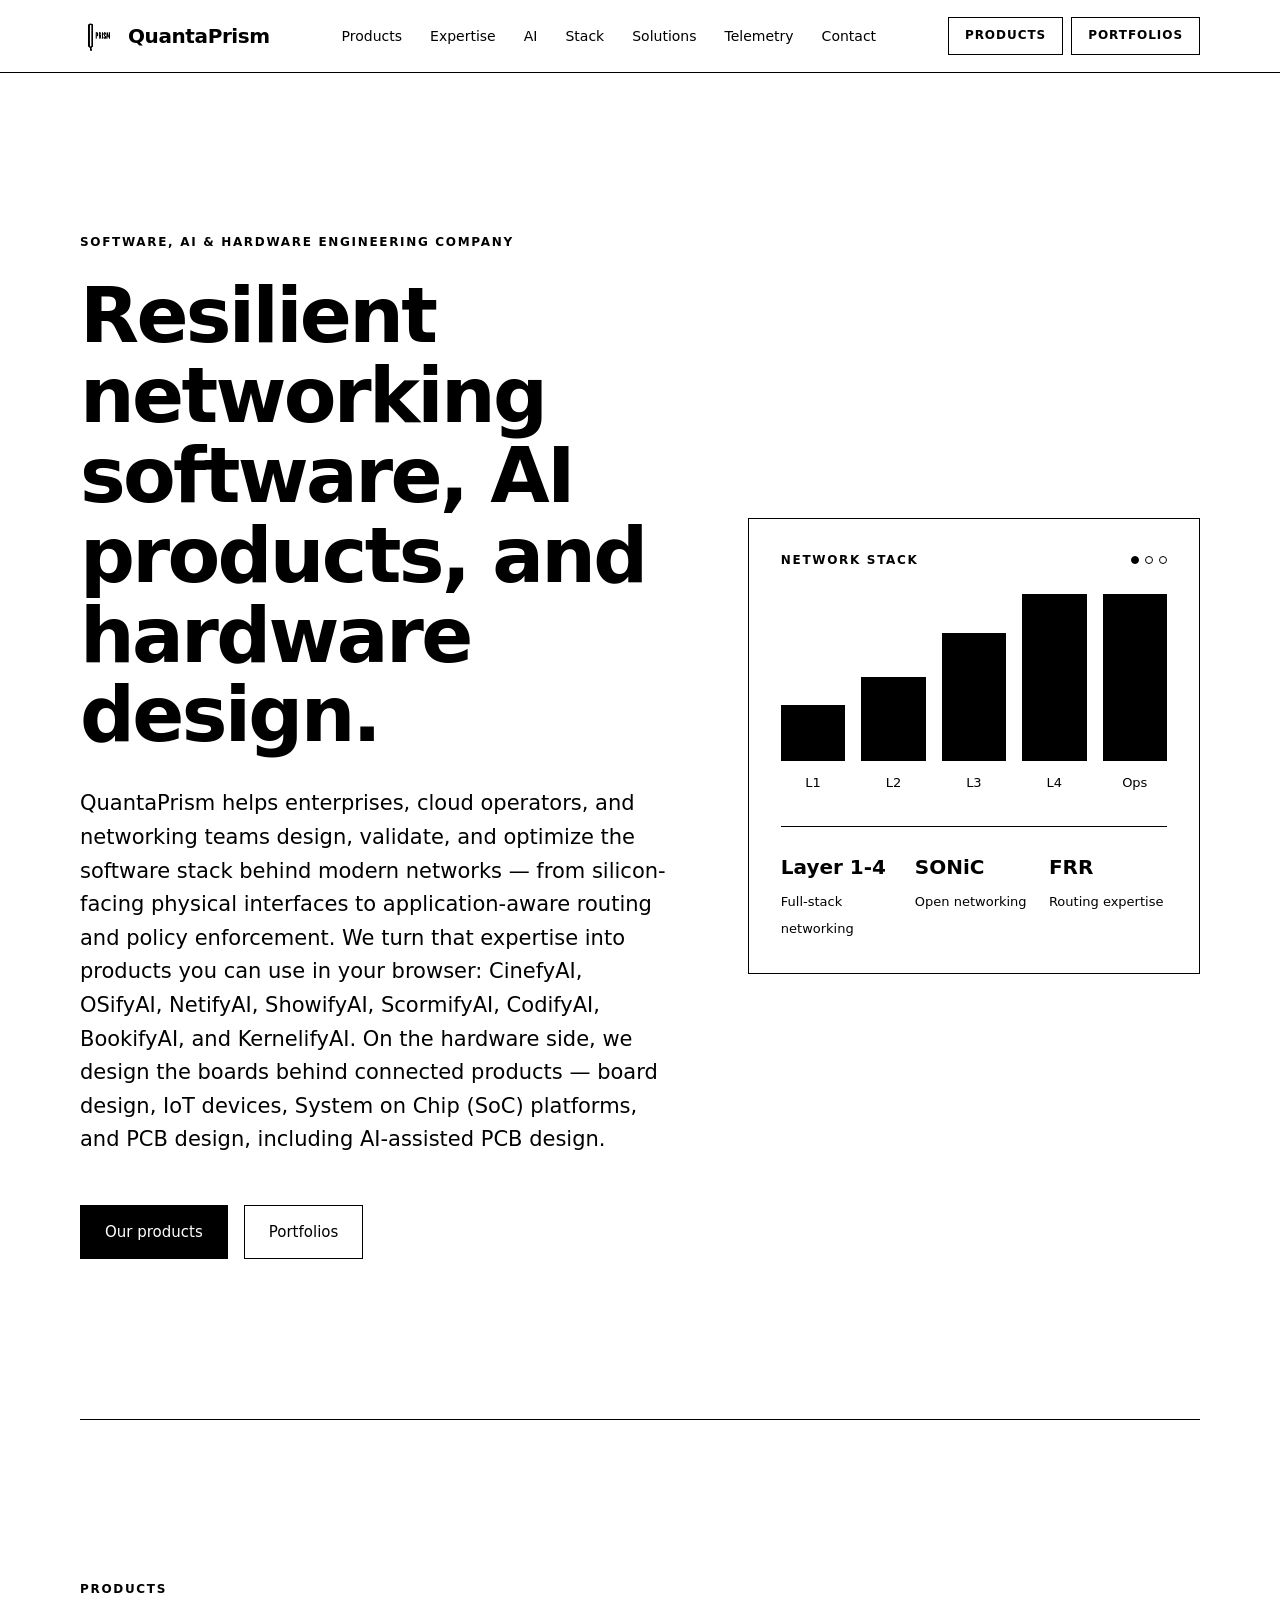
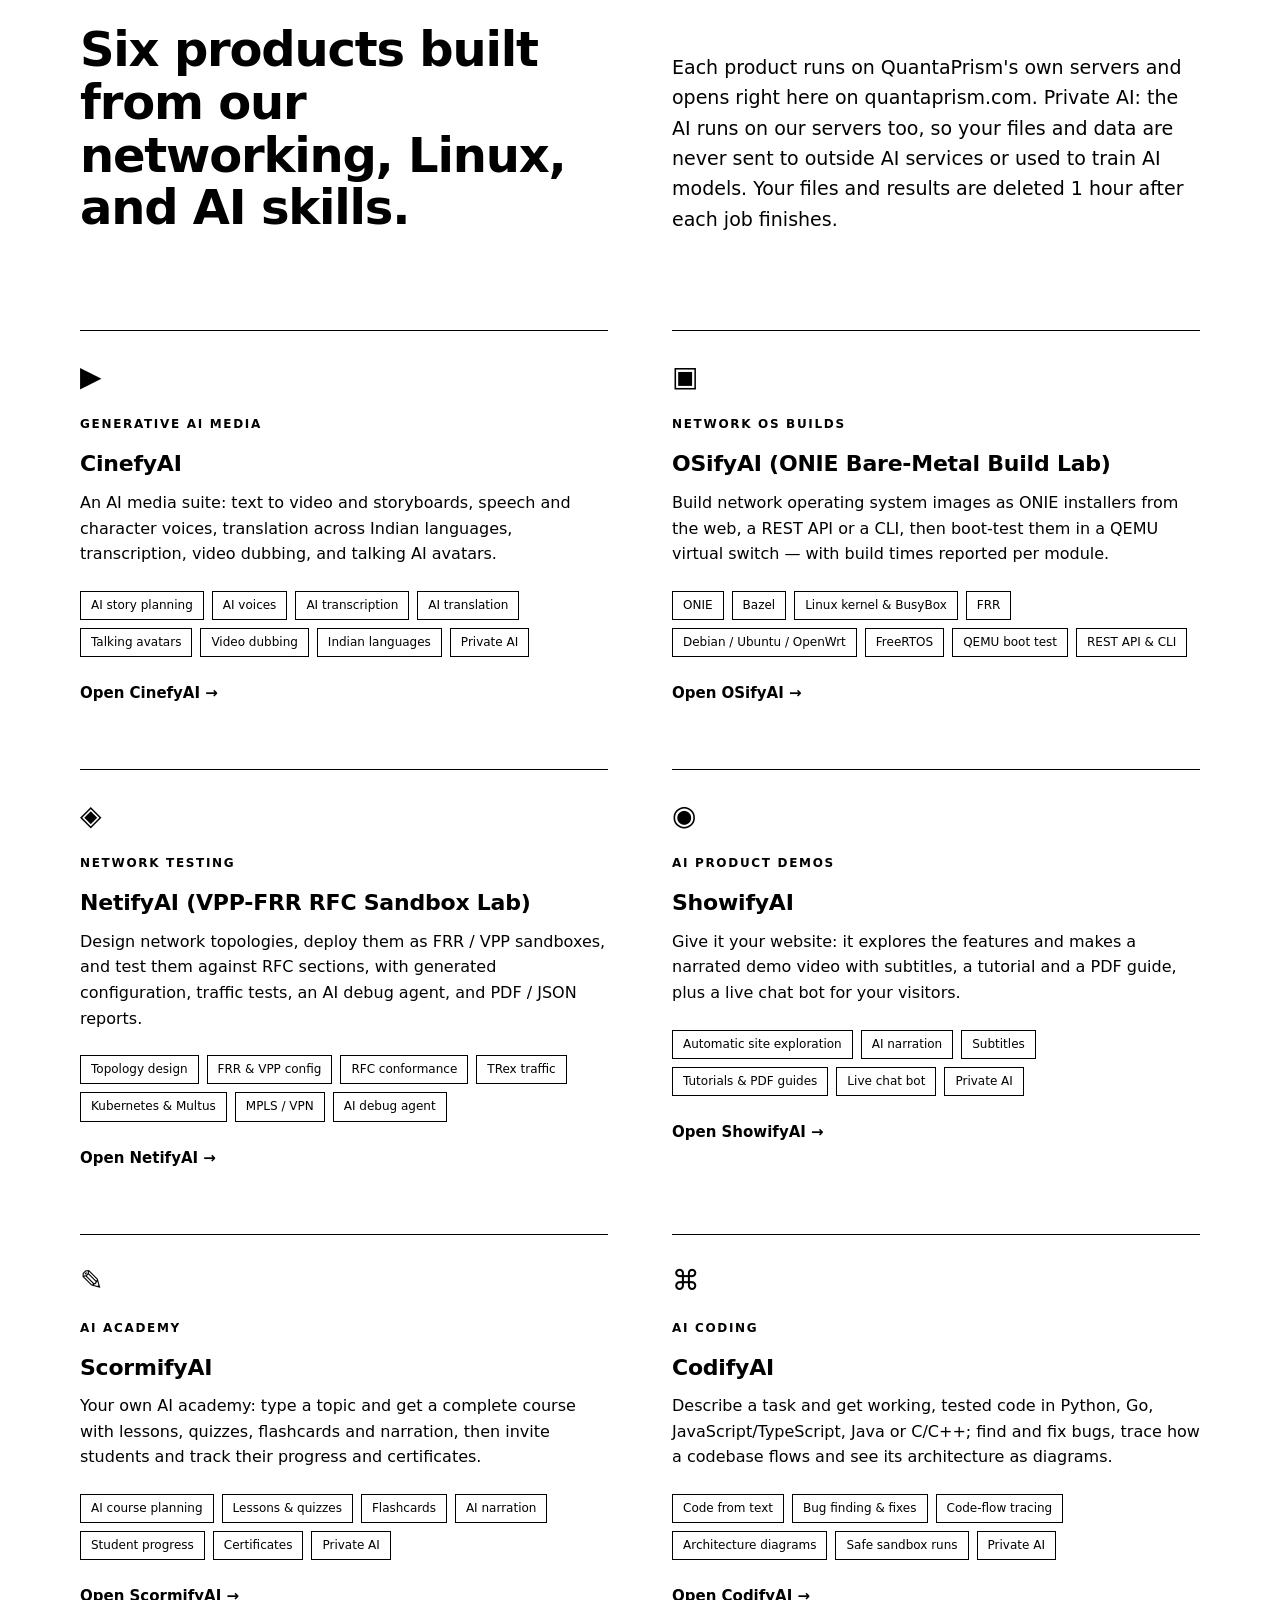
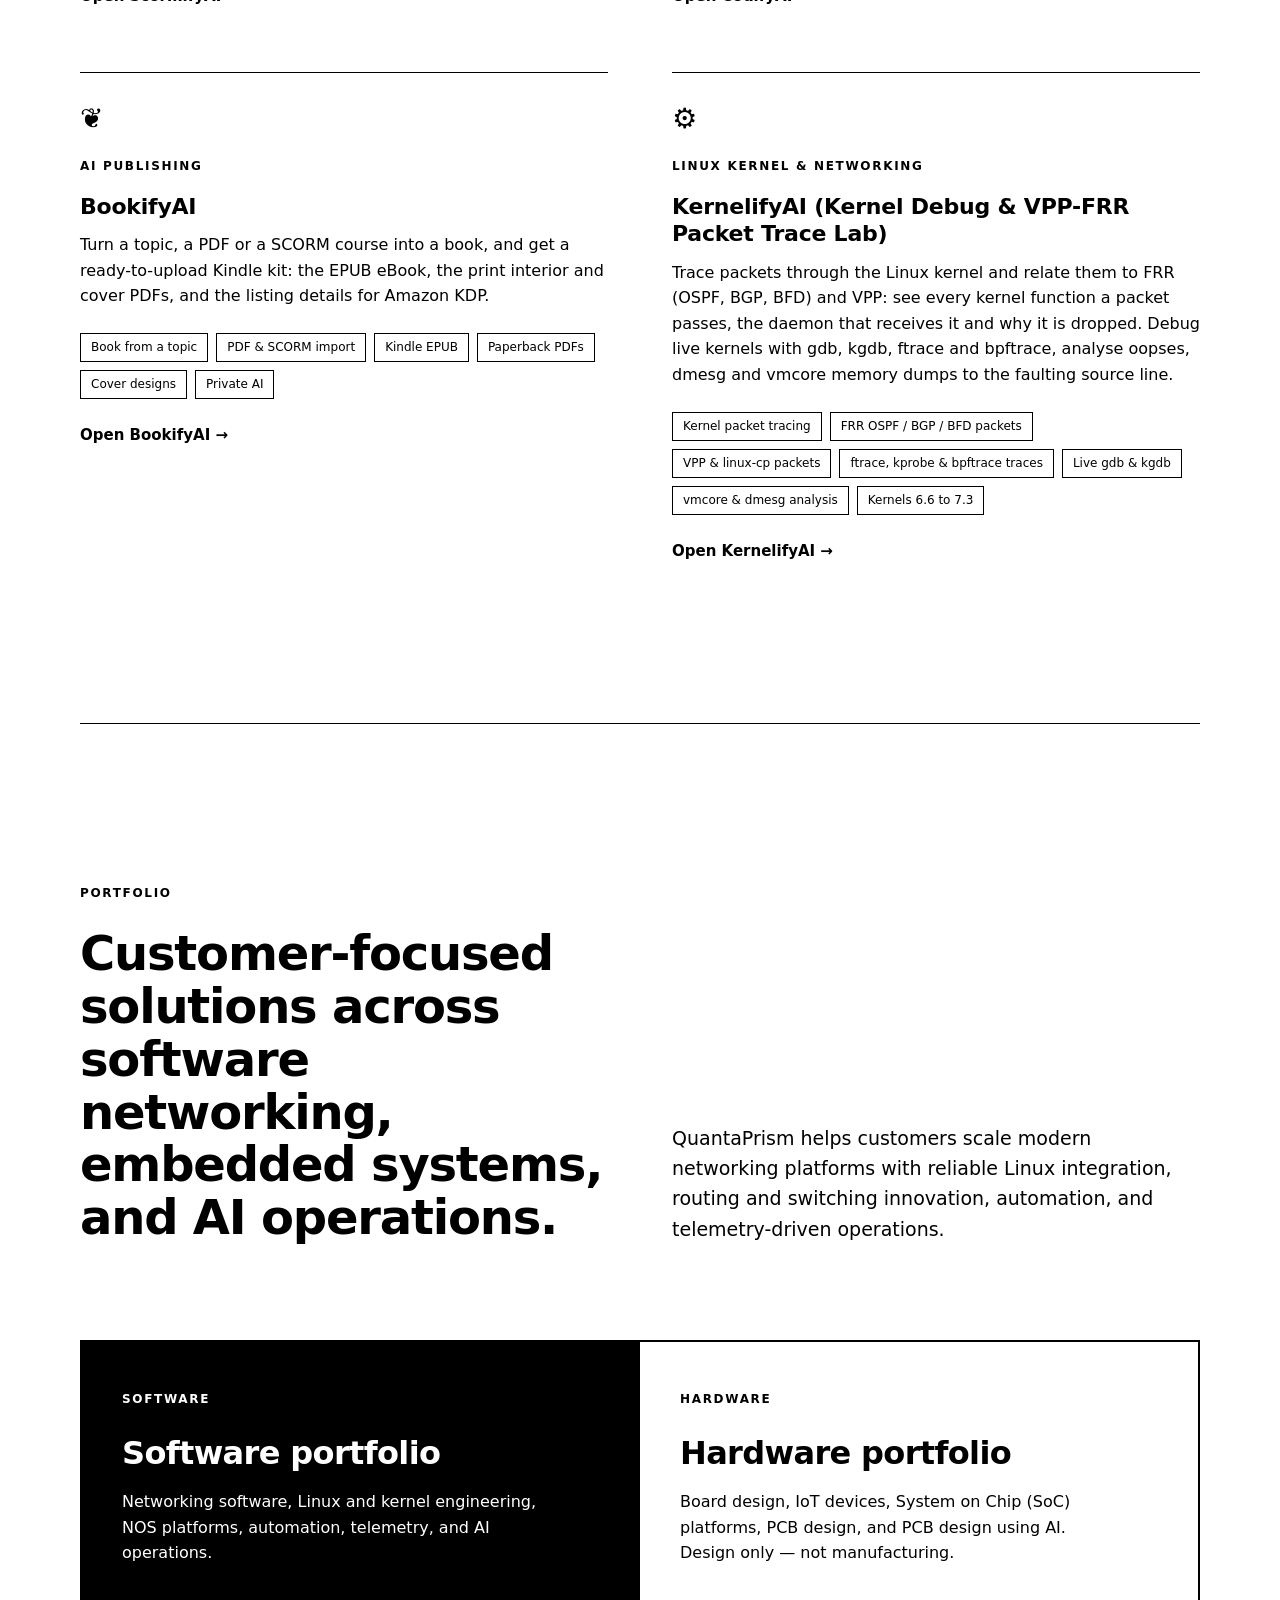
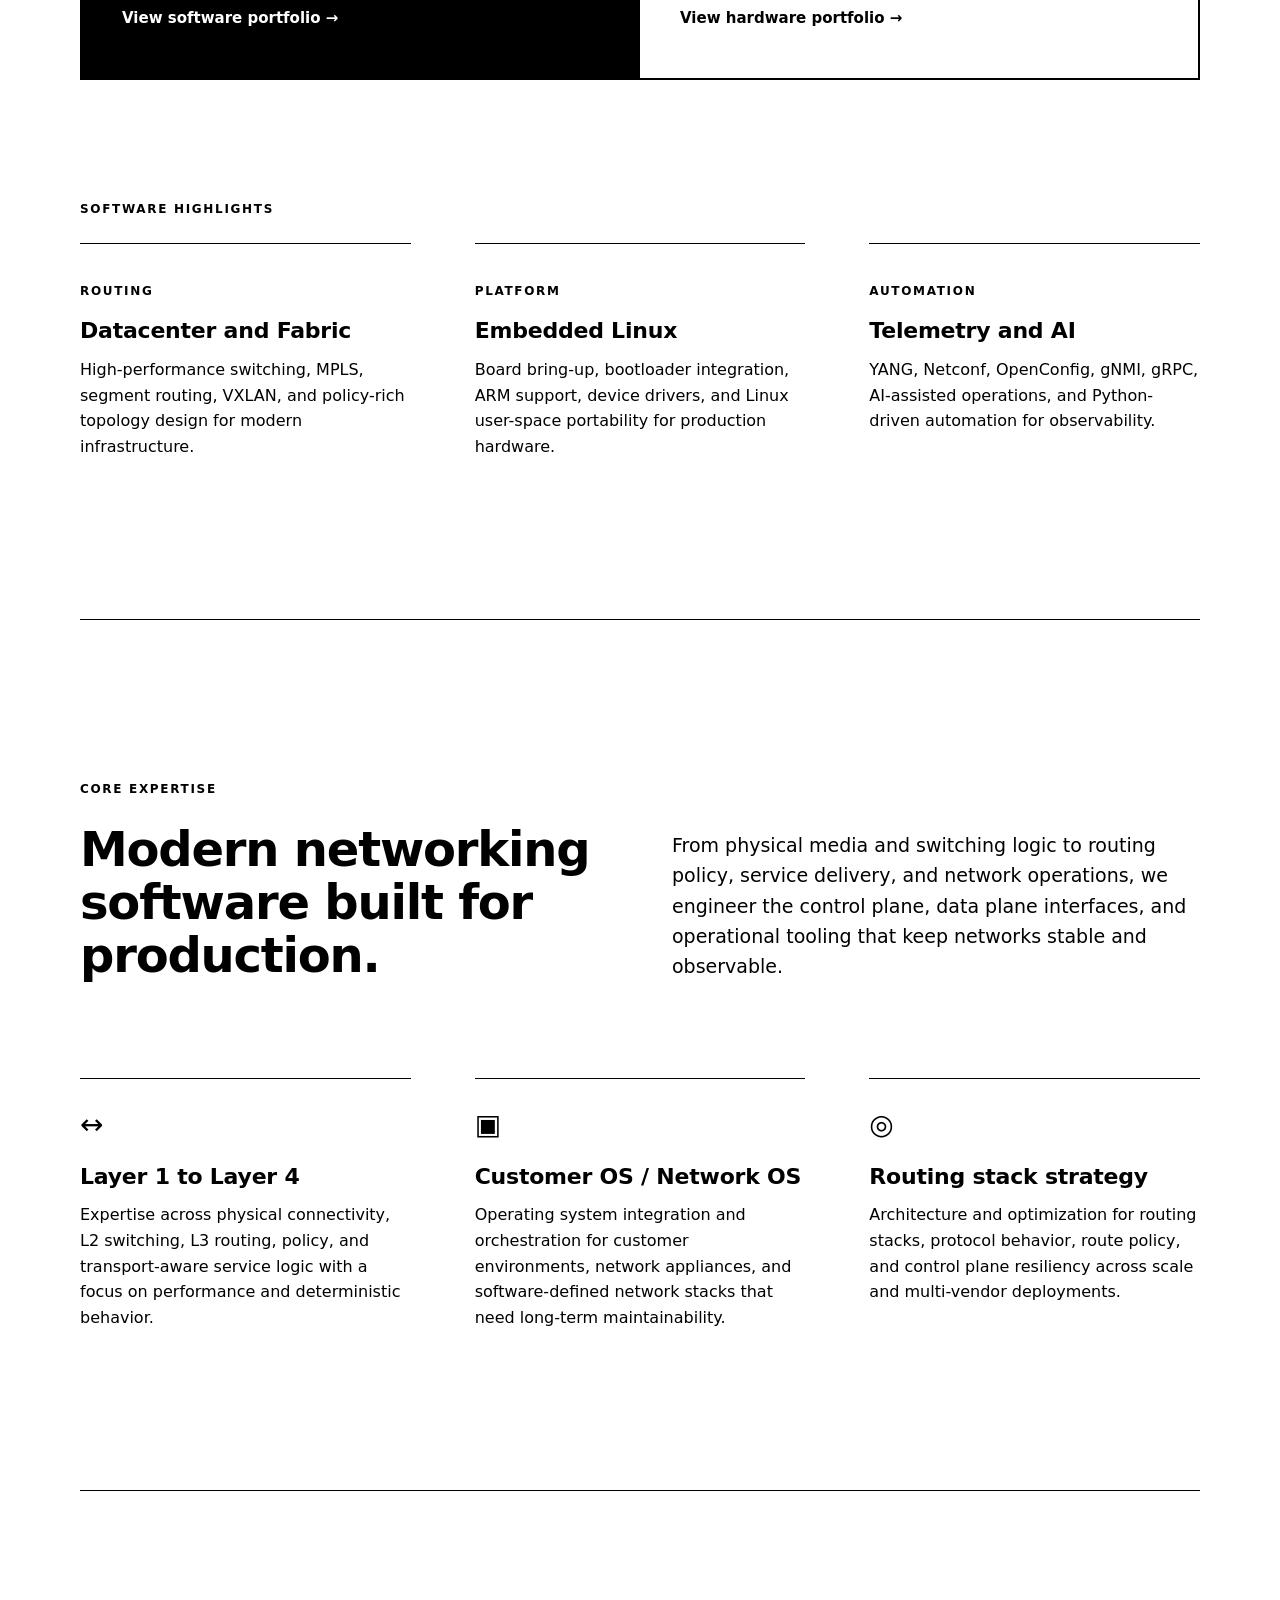
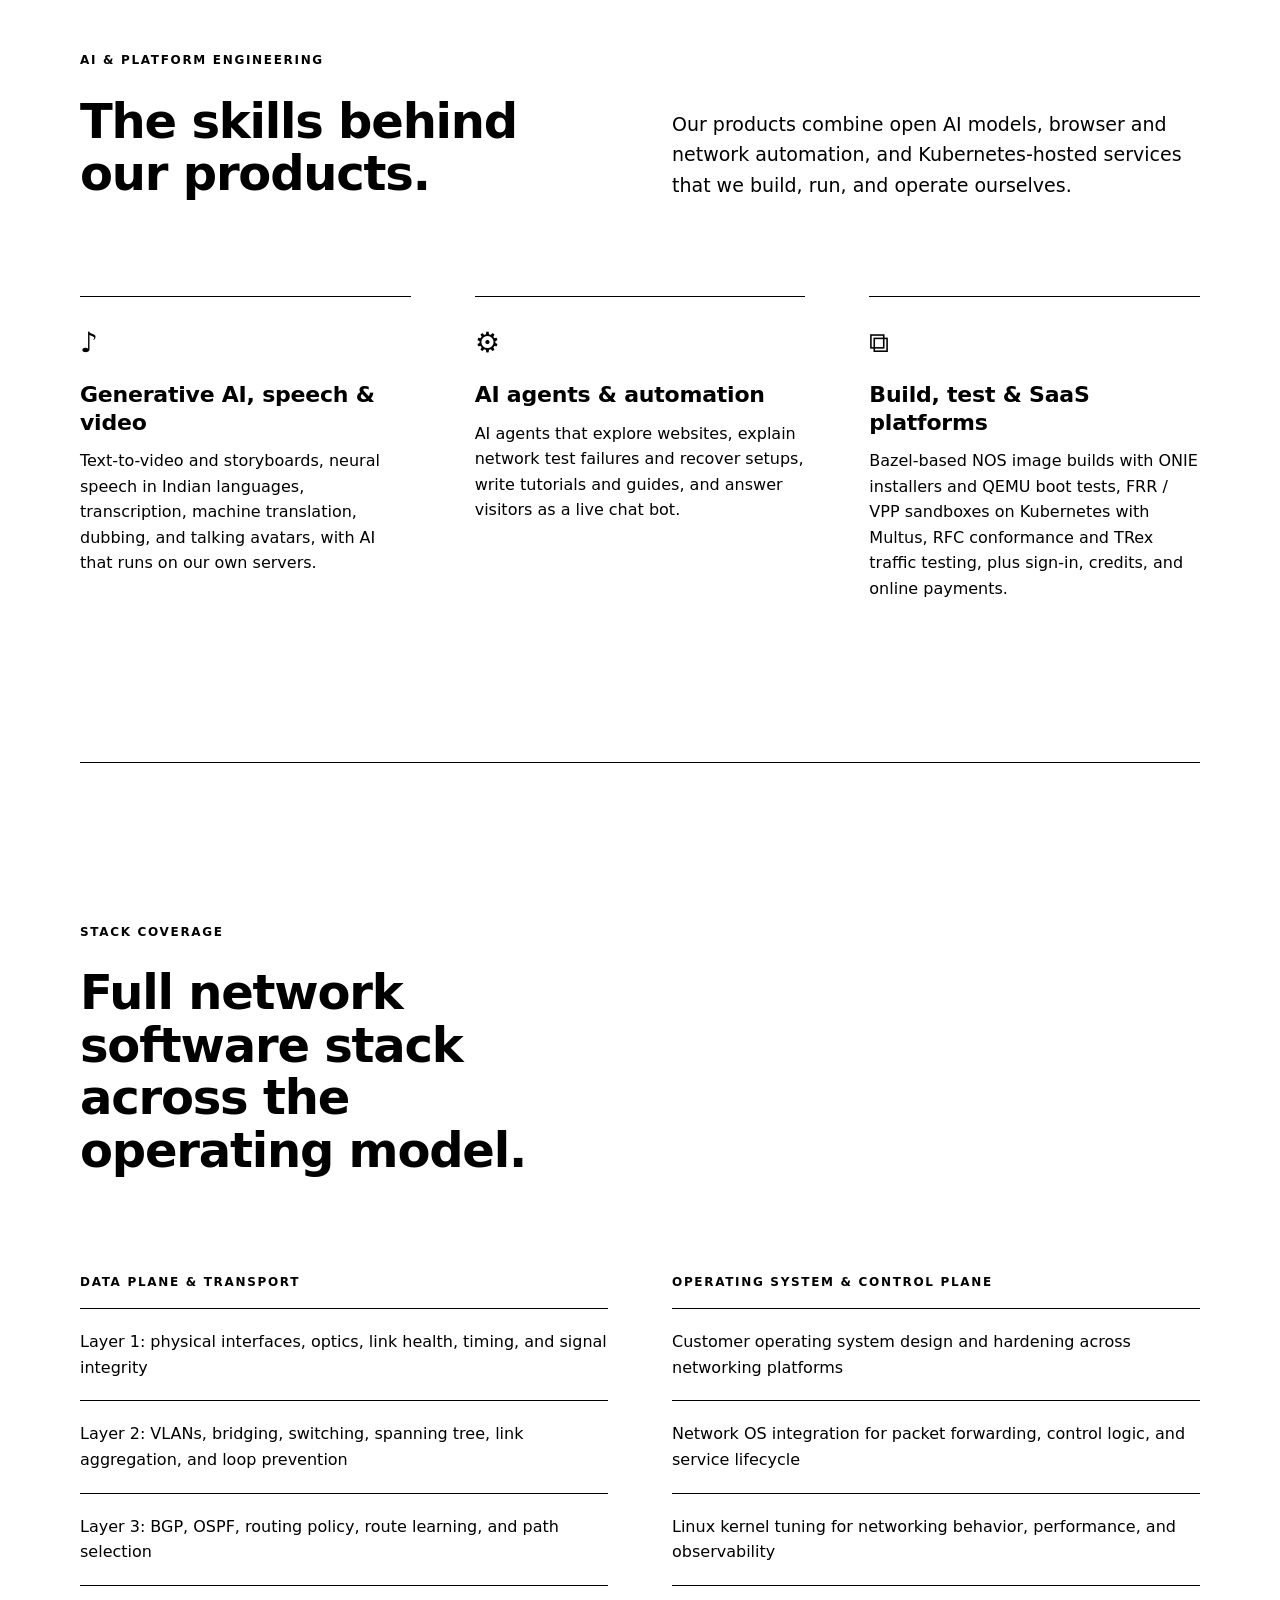
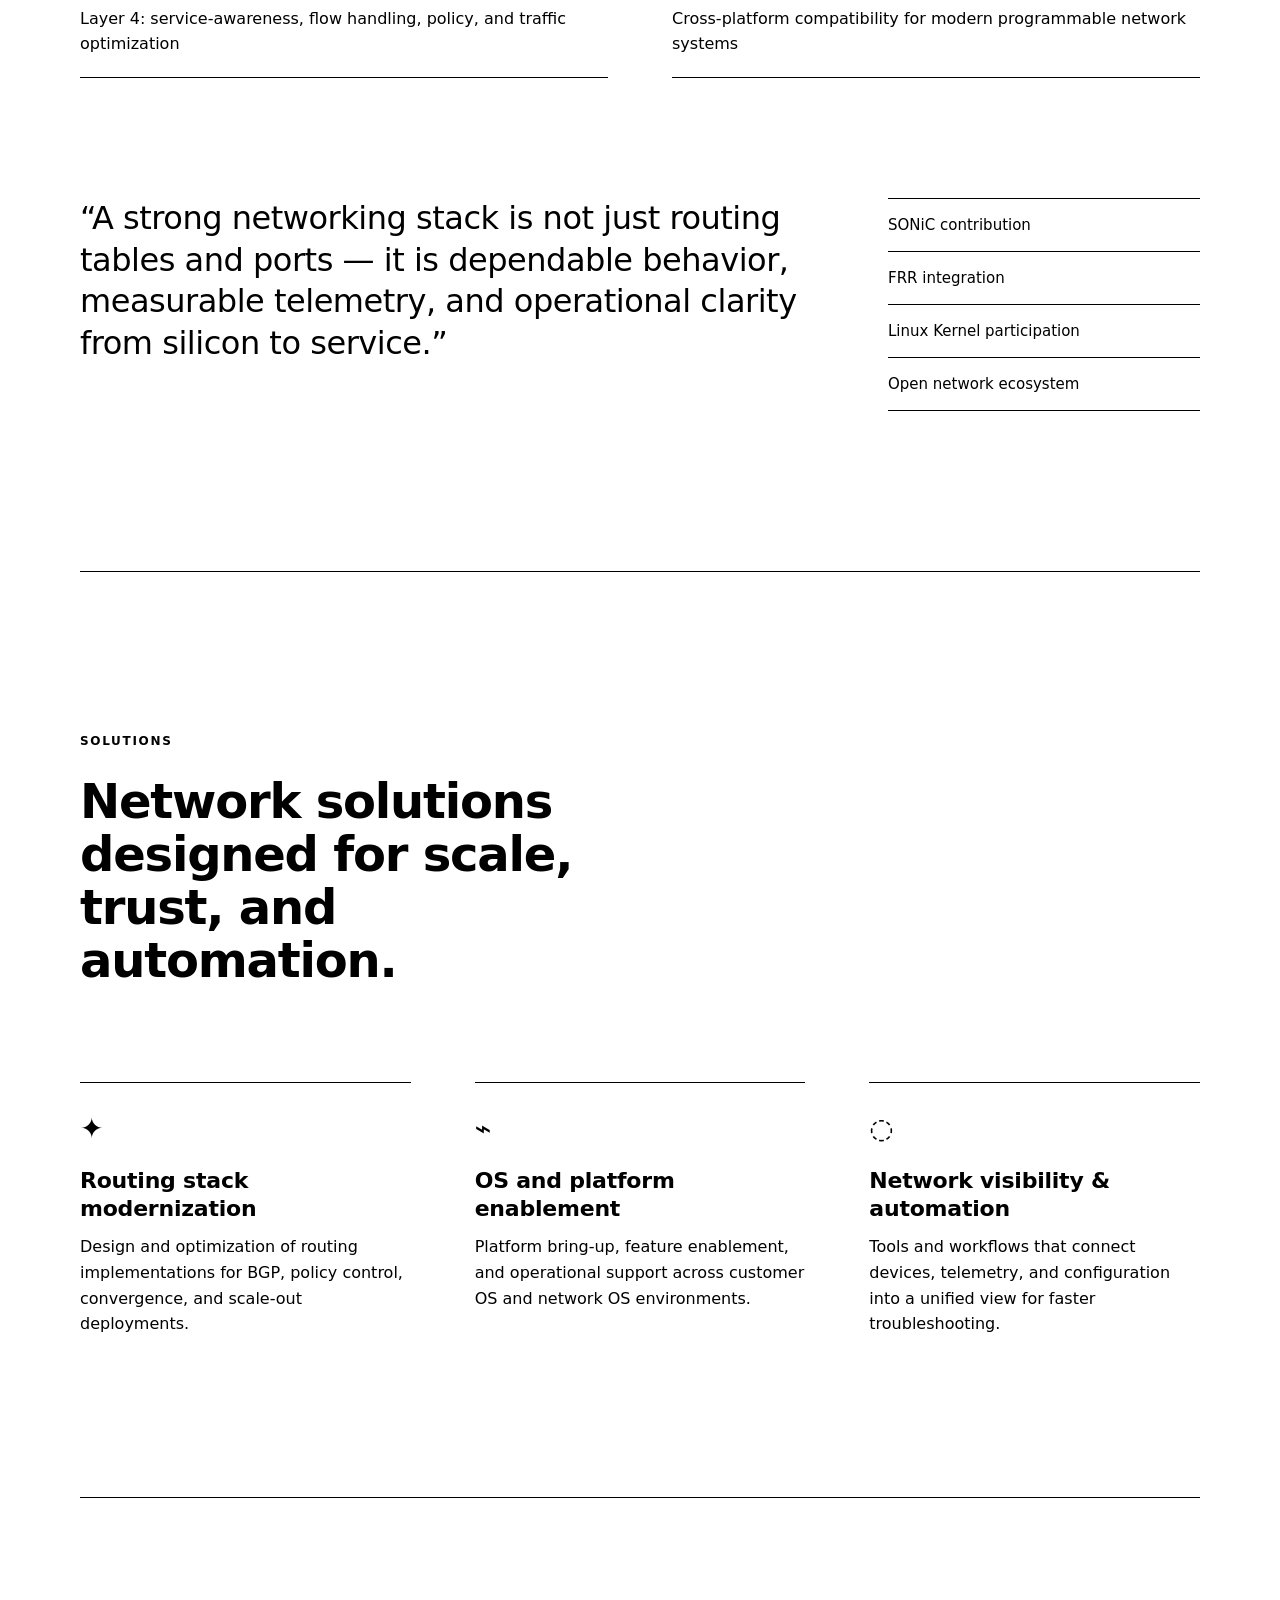
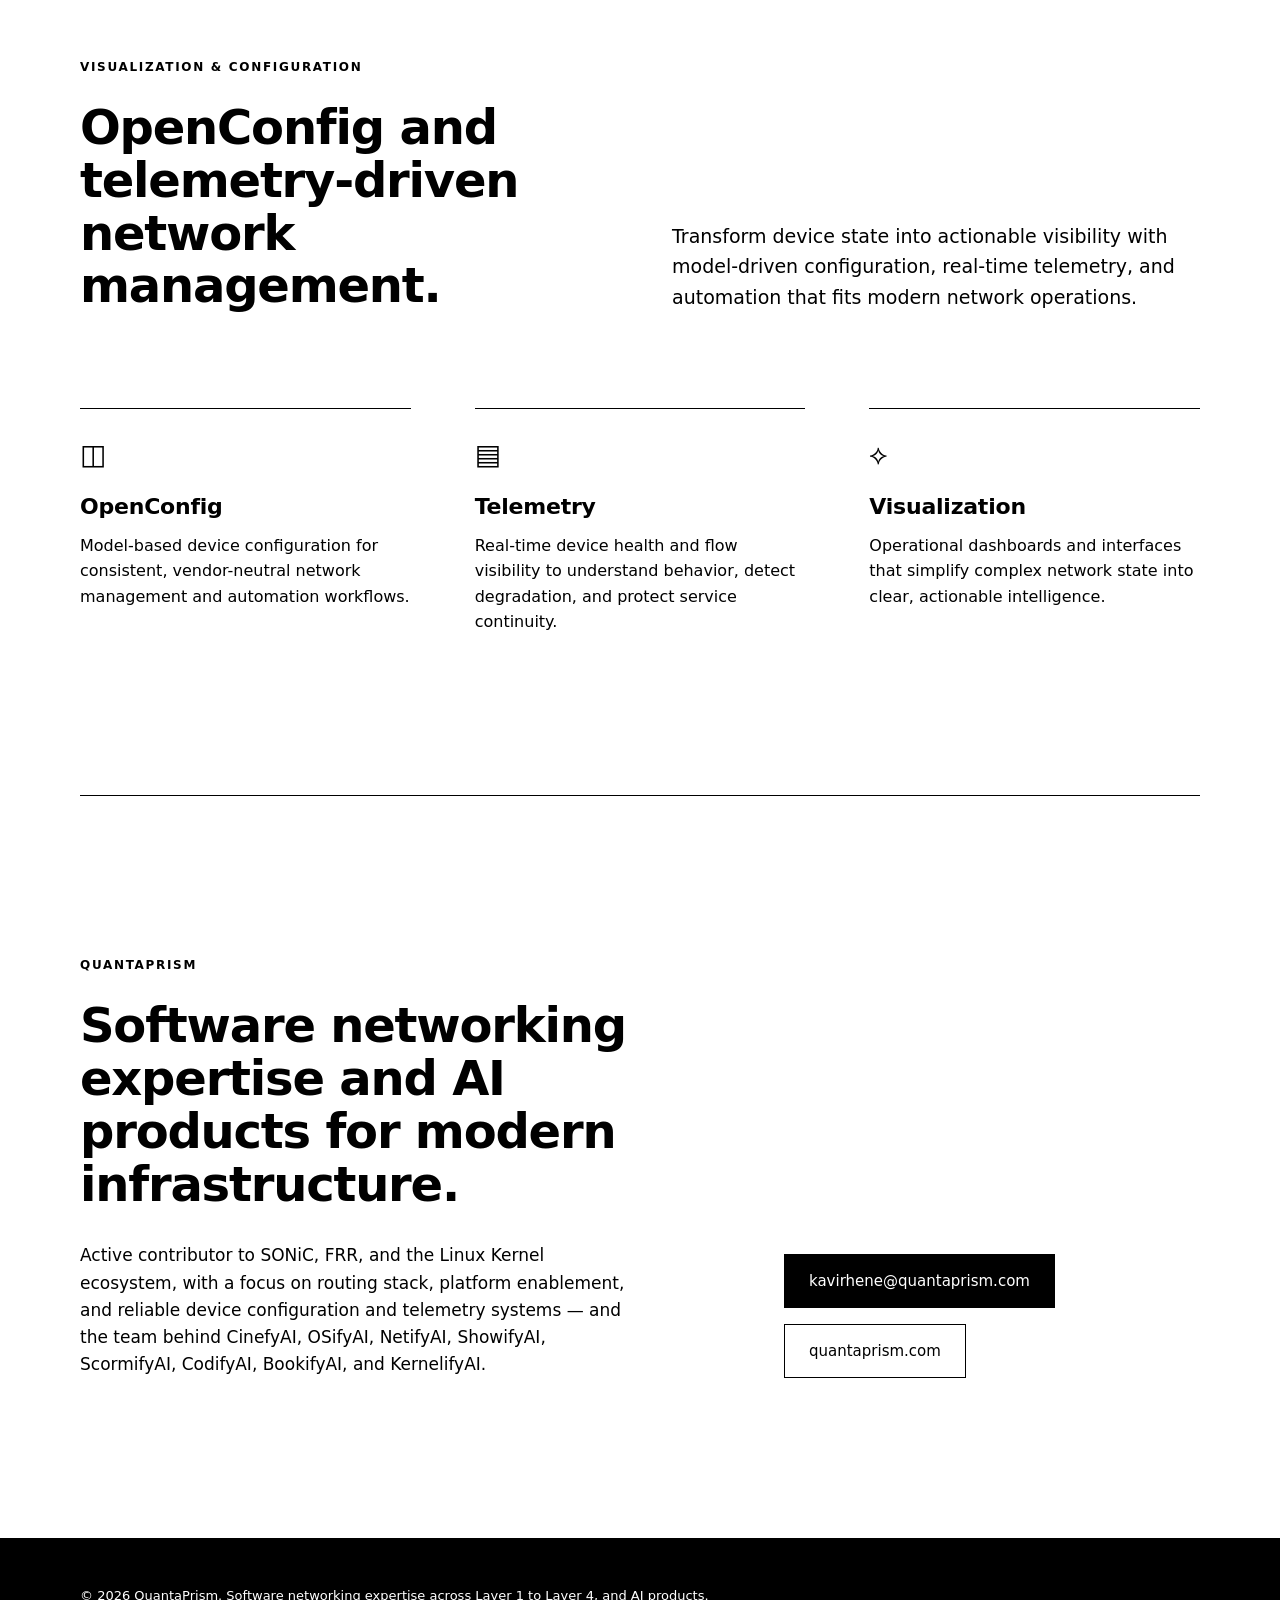
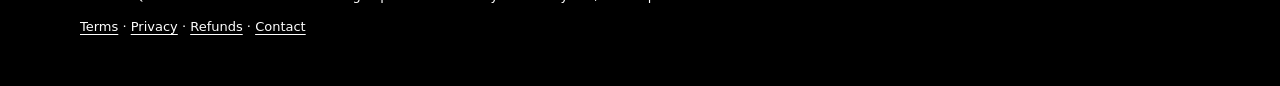
==== commit 79852181: "KernelifyAI: kernel packet tracing related to FRR and VPP, kernel debug traces, memory dump analysis" ====
--- a/index.html
+++ b/index.html
@@ -723,17 +723,18 @@
 
           <article class="product-card">
             <div class="icon" aria-hidden="true">⚙</div>
-            <span class="tag">Linux kernel</span>
-            <h3>KernelifyAI</h3>
-            <p>
-              Paste a kernel oops, panic or KASAN report and get the faulting line in the source and a plain explanation; crash, trace and debug real Linux kernels in live lab VMs with gdb, kgdb, crash, drgn and bpftrace.
+            <span class="tag">Linux kernel &amp; networking</span>
+            <h3>KernelifyAI (Kernel Debug &amp; VPP-FRR Packet Trace Lab)</h3>
+            <p>
+              Trace packets through the Linux kernel and relate them to FRR (OSPF, BGP, BFD) and VPP: see every kernel function a packet passes, the daemon that receives it and why it is dropped. Debug live kernels with gdb, kgdb, ftrace and bpftrace, analyse oopses, dmesg and vmcore memory dumps to the faulting source line.
             </p>
             <div class="chip-wrap" aria-label="Skills">
-              <span class="chip">Oops &amp; KASAN decoding</span>
-              <span class="chip">Crash Lab VMs</span>
+              <span class="chip">Kernel packet tracing</span>
+              <span class="chip">FRR OSPF / BGP / BFD packets</span>
+              <span class="chip">VPP &amp; linux-cp packets</span>
+              <span class="chip">ftrace, kprobe &amp; bpftrace traces</span>
               <span class="chip">Live gdb &amp; kgdb</span>
-              <span class="chip">Memory dumps &amp; crash</span>
-              <span class="chip">Planted-bug drivers</span>
+              <span class="chip">vmcore &amp; dmesg analysis</span>
               <span class="chip">Kernels 6.6 to 7.3</span>
             </div>
             <a class="product-link" href="product.html?id=kernelifyai">Open KernelifyAI →</a>
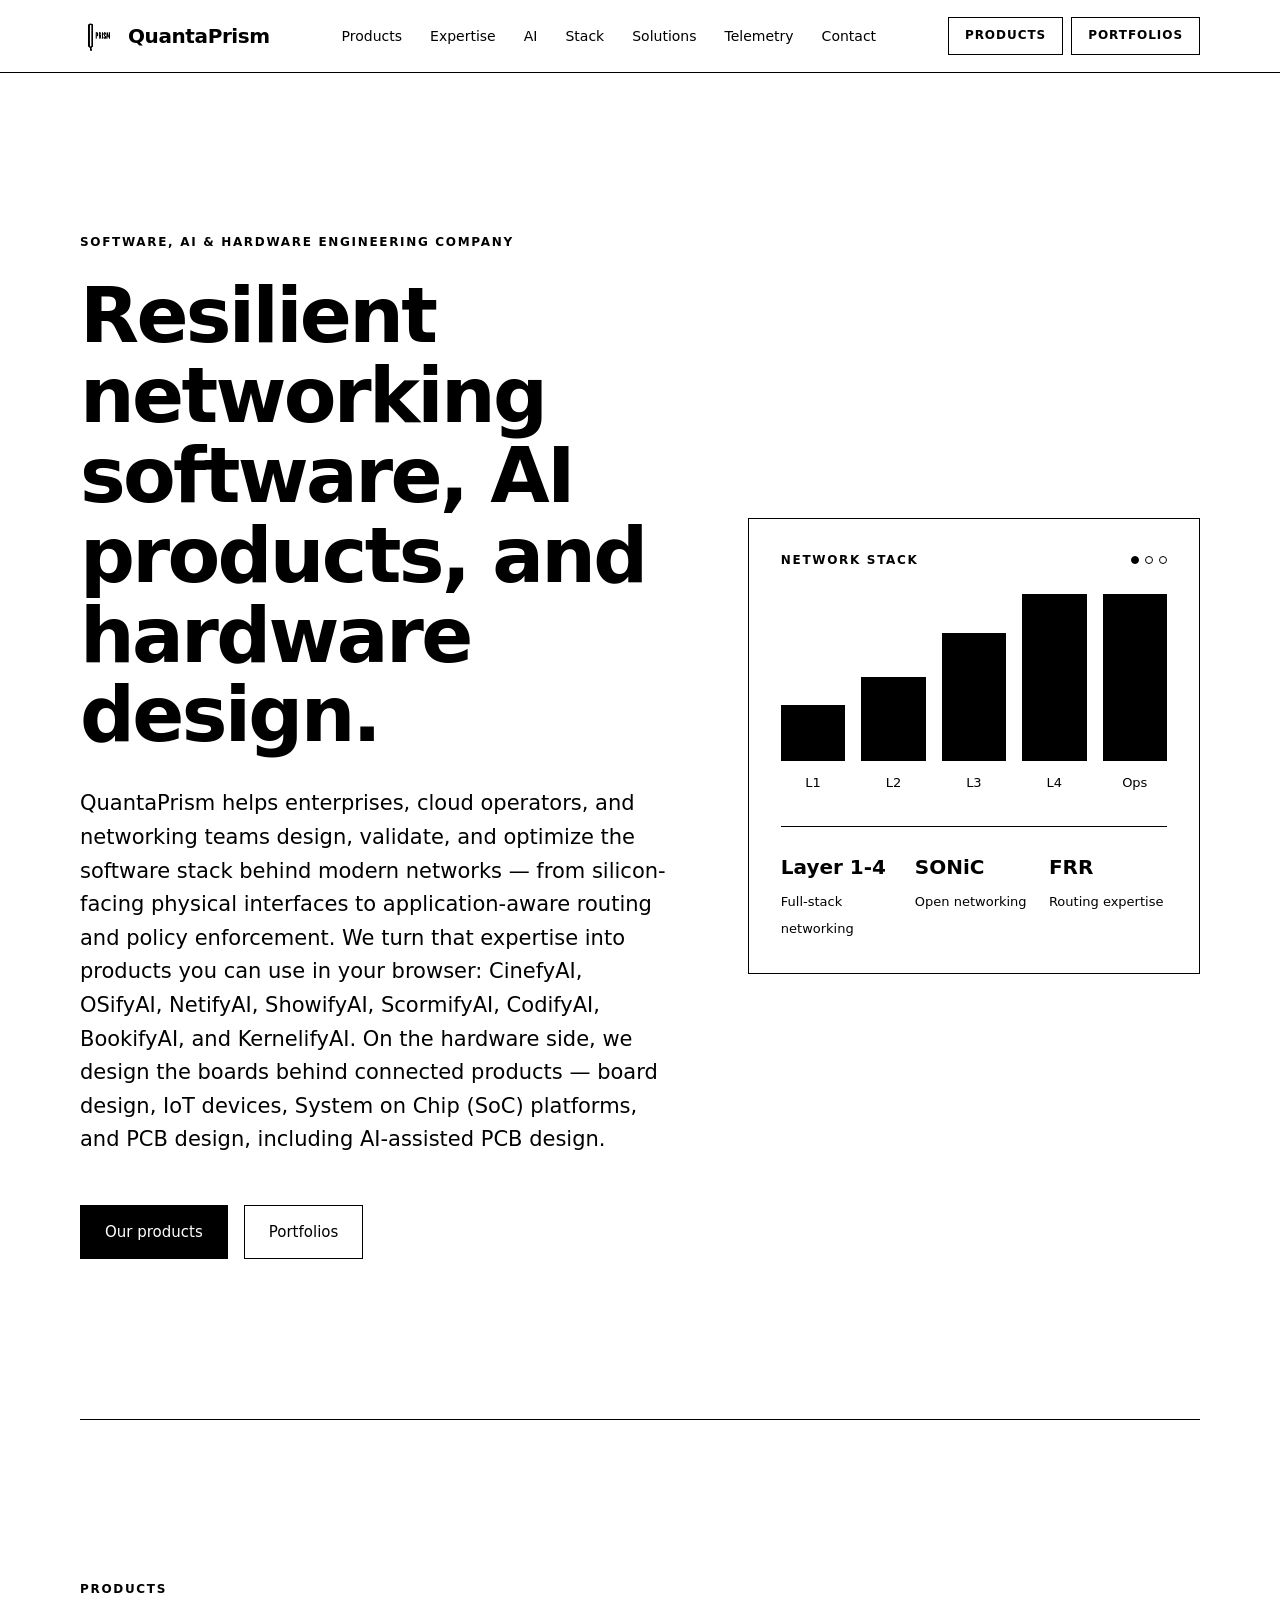
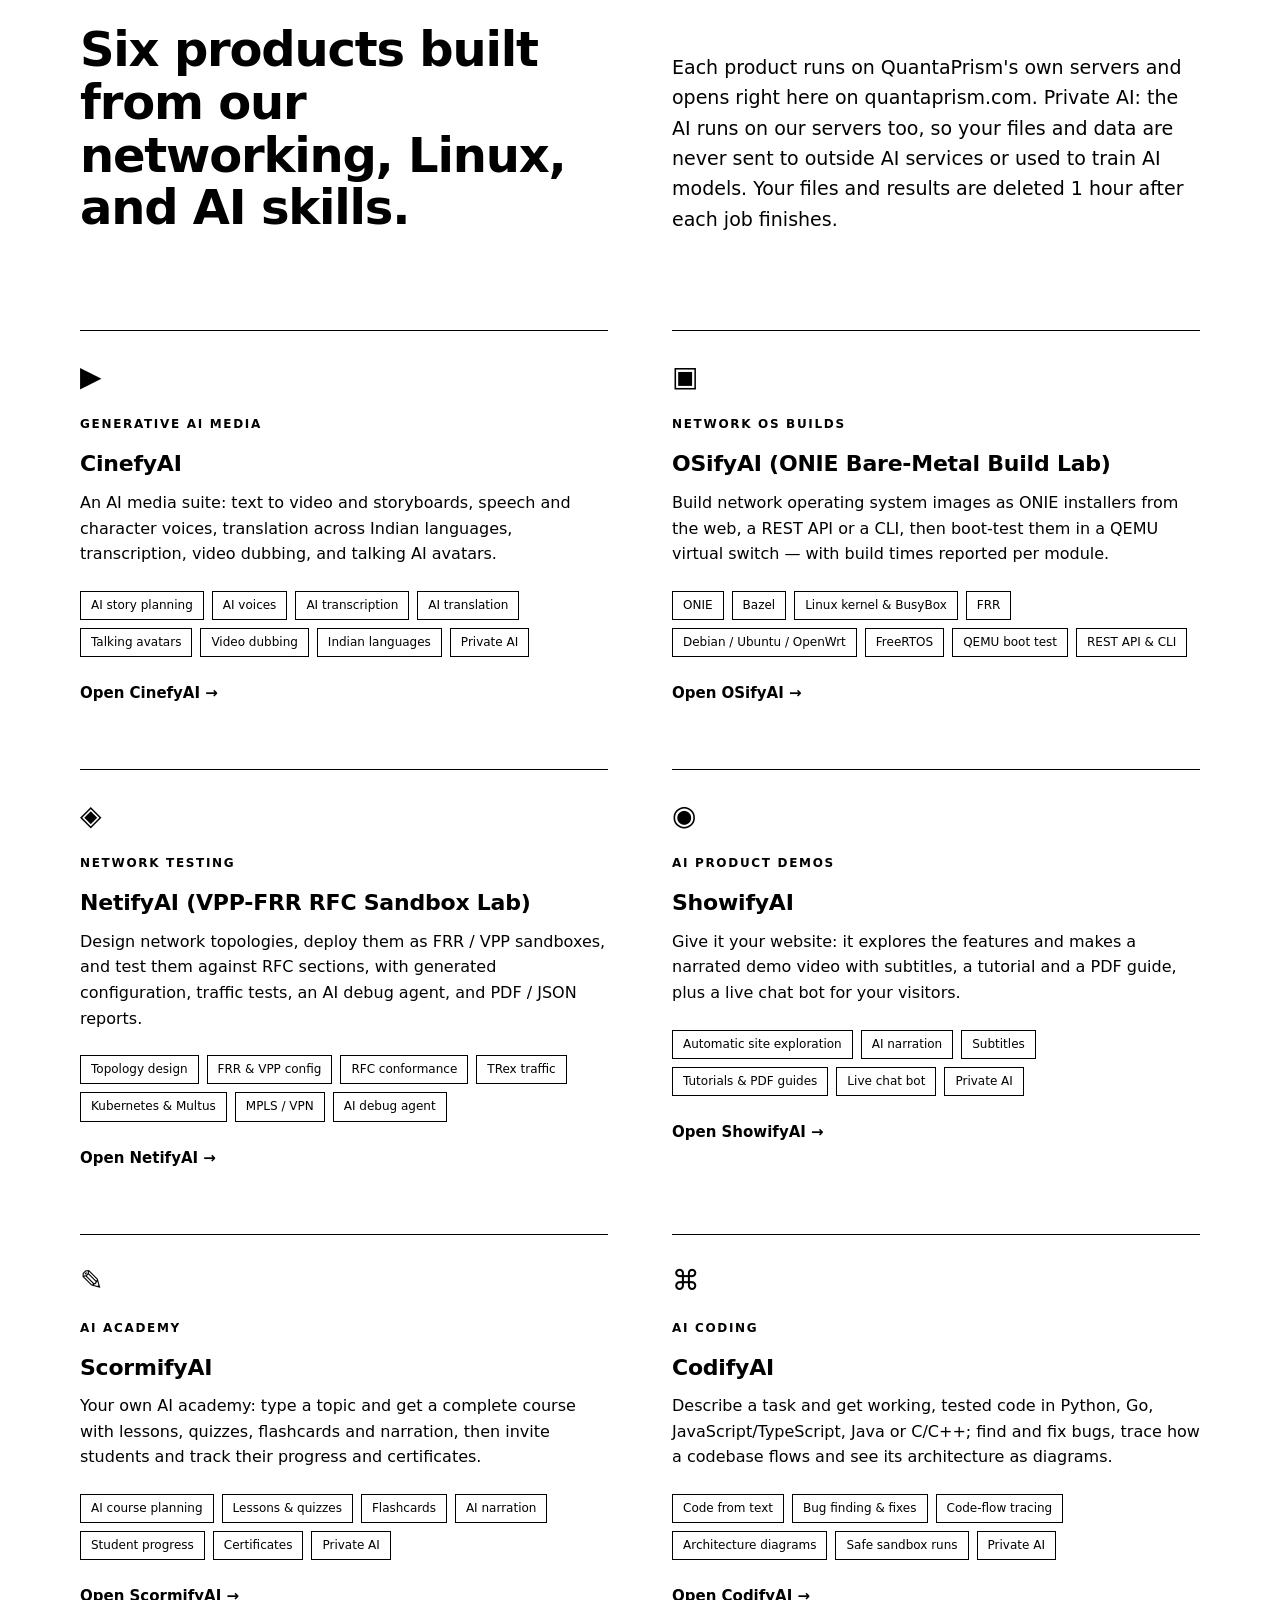
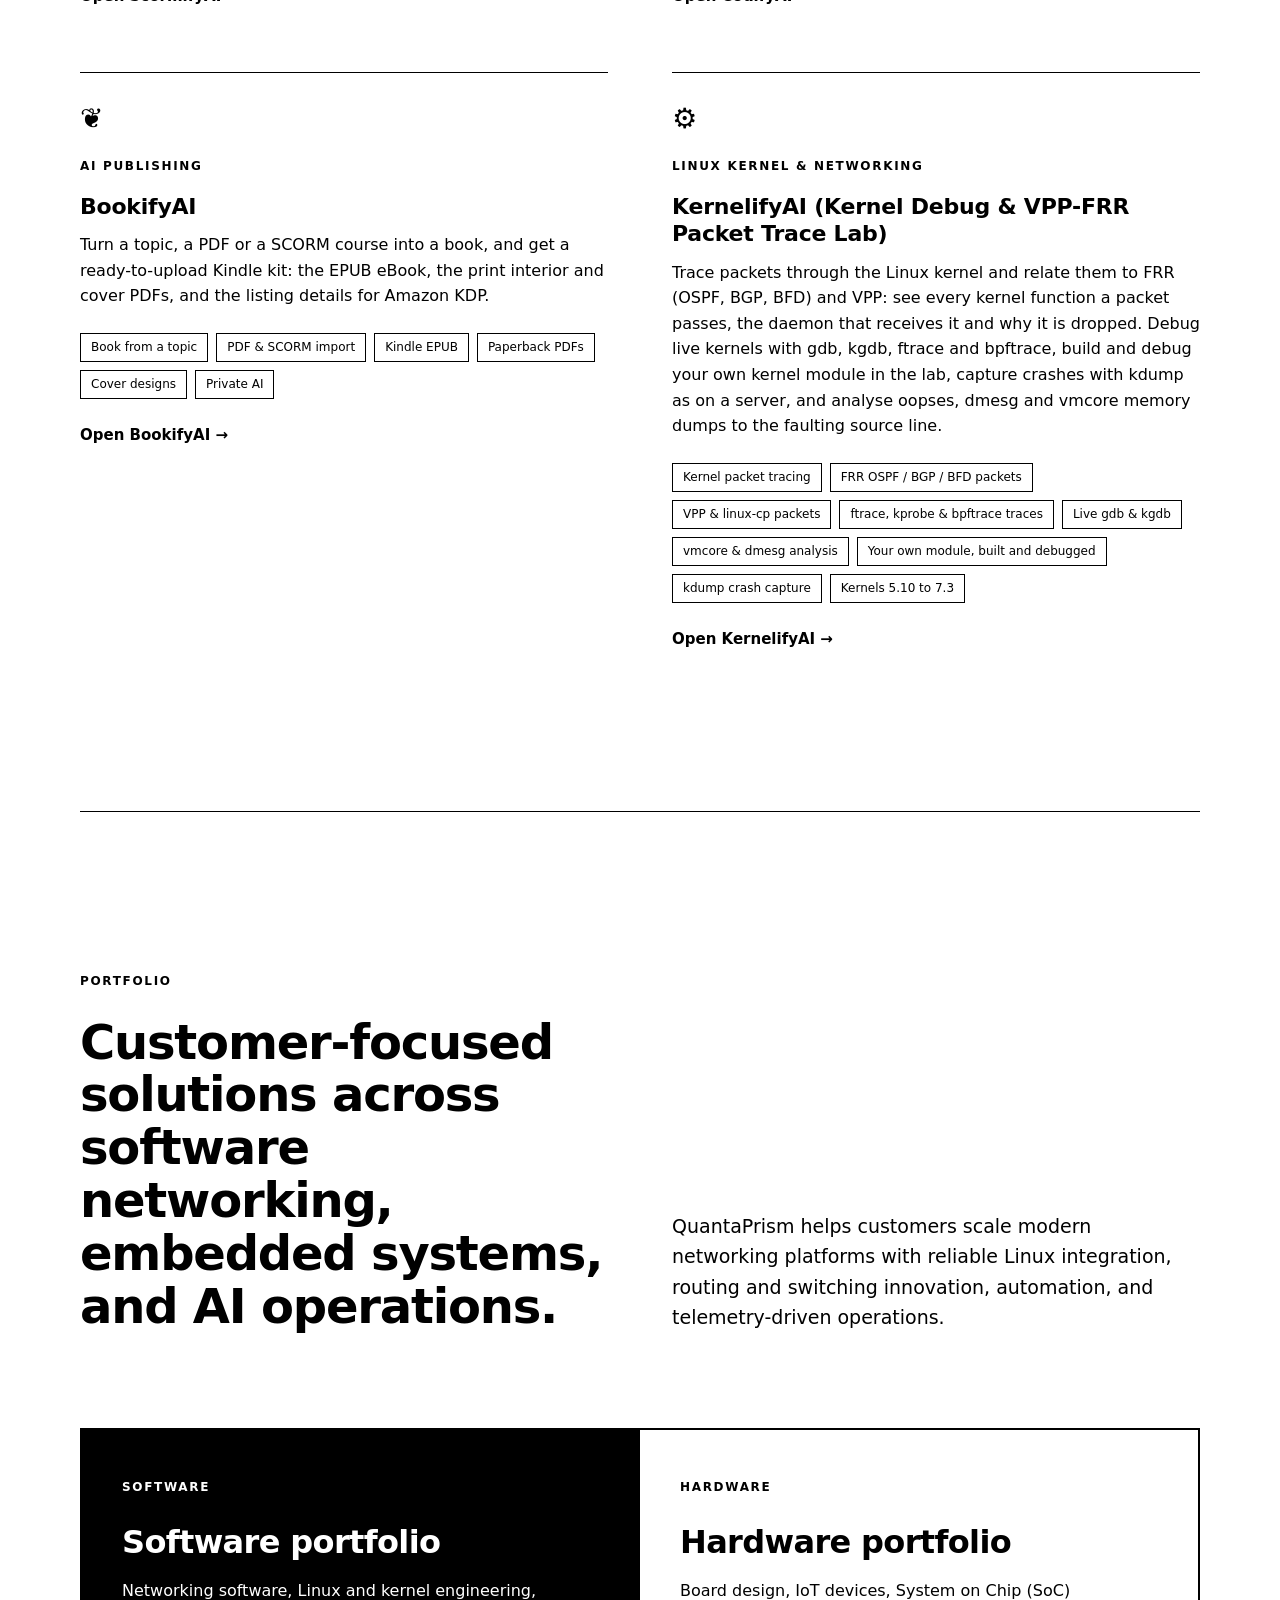
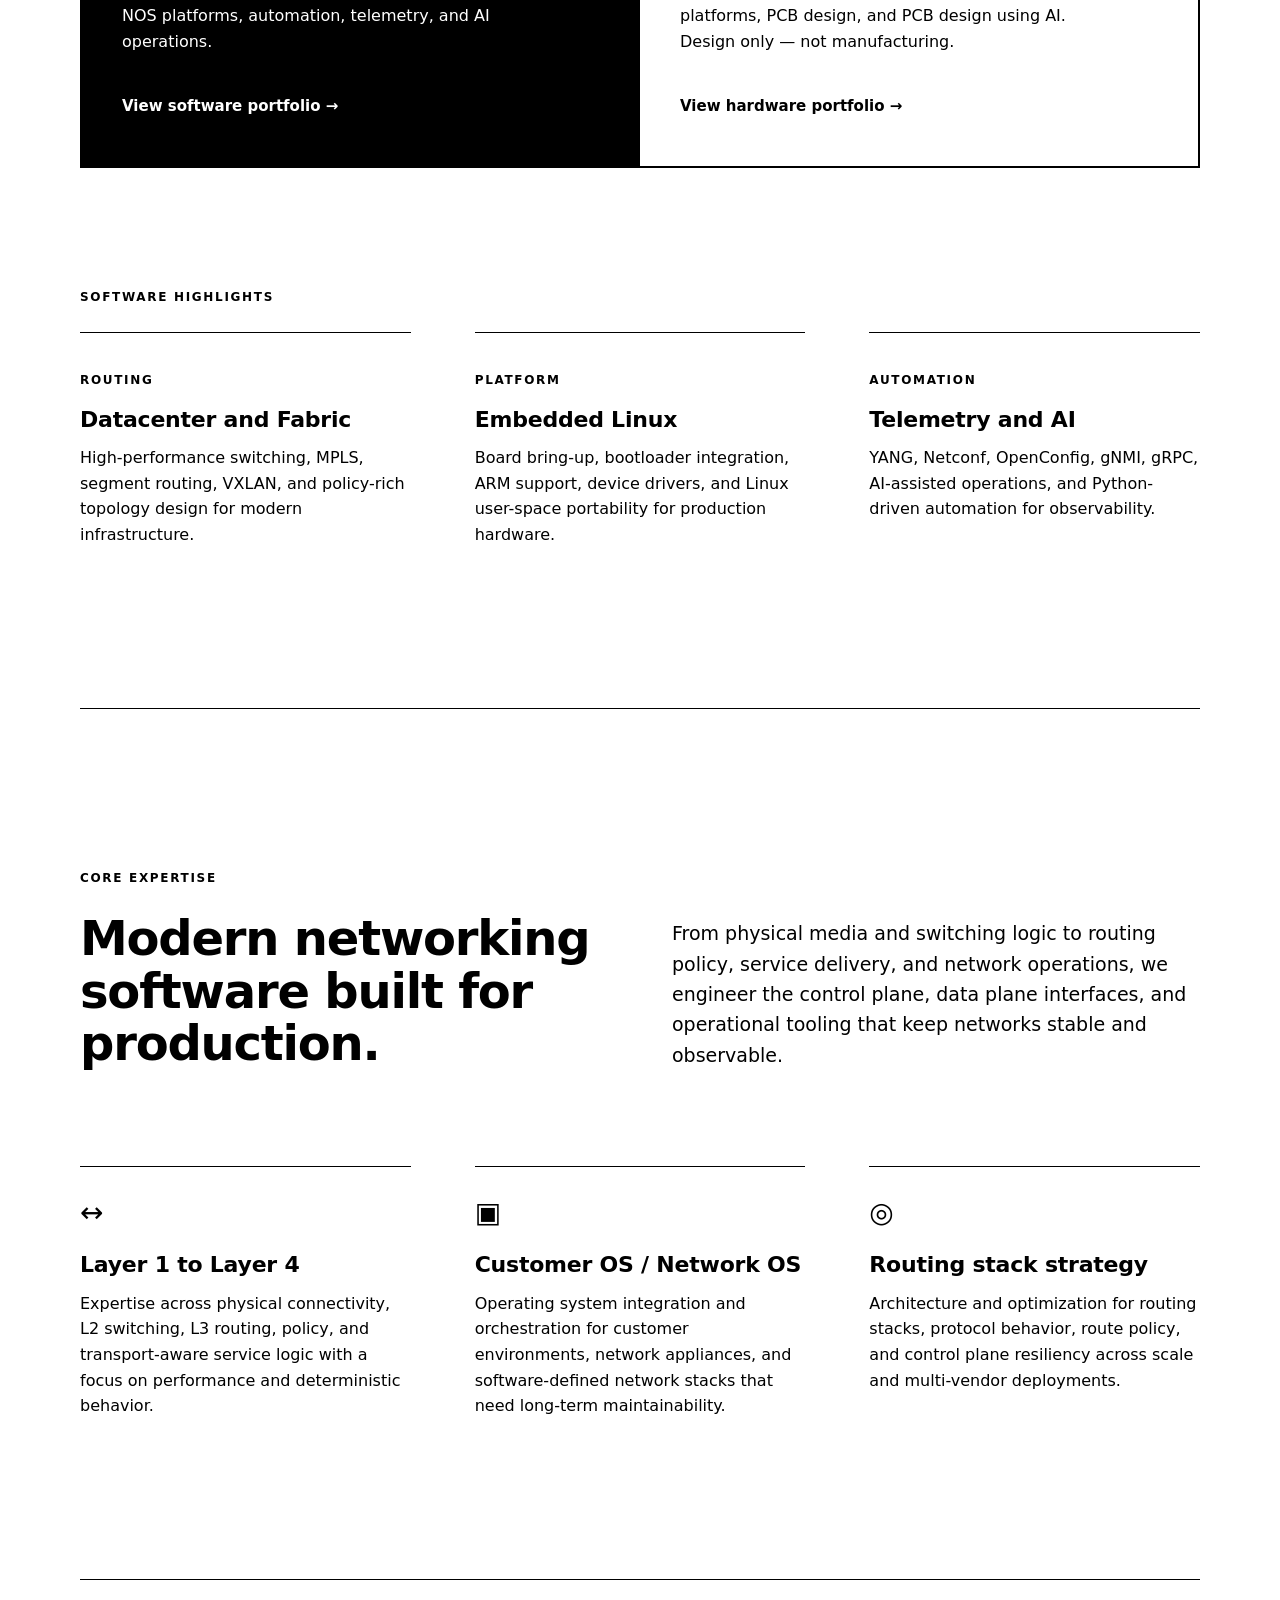
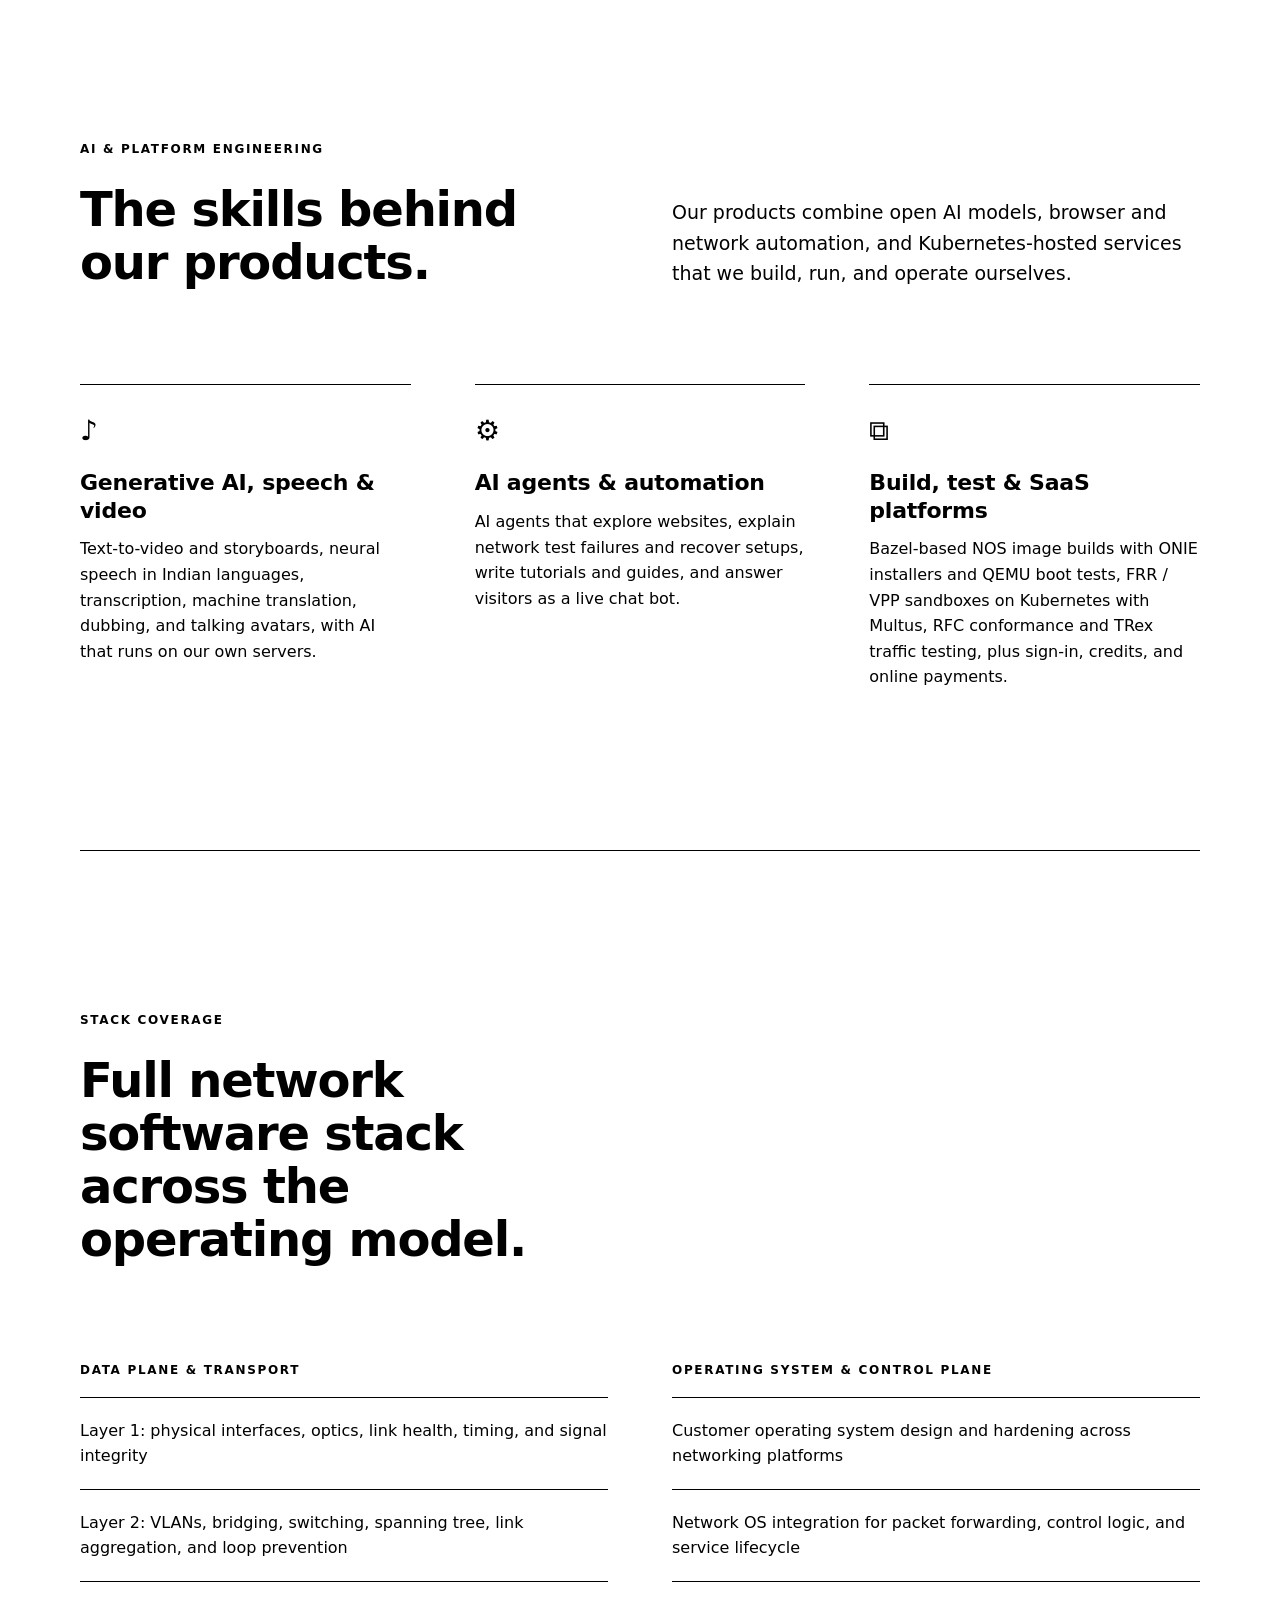
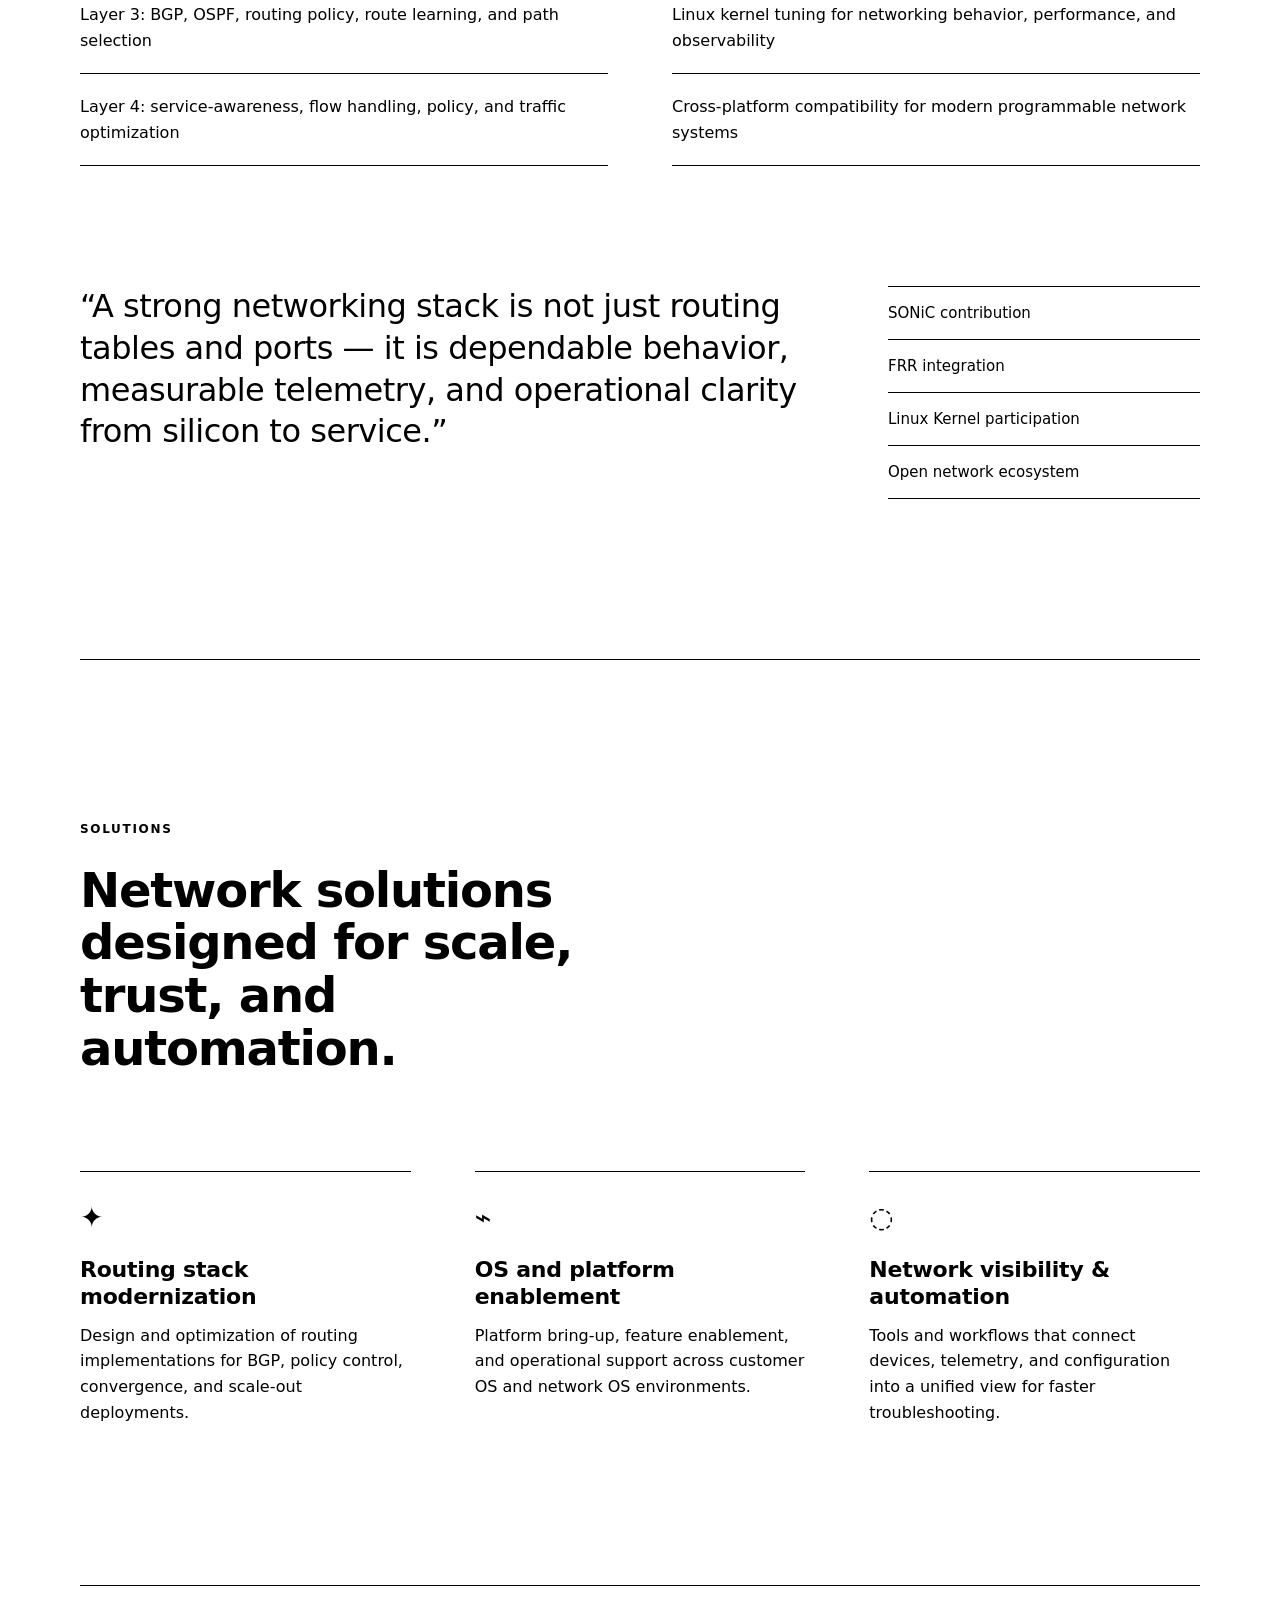
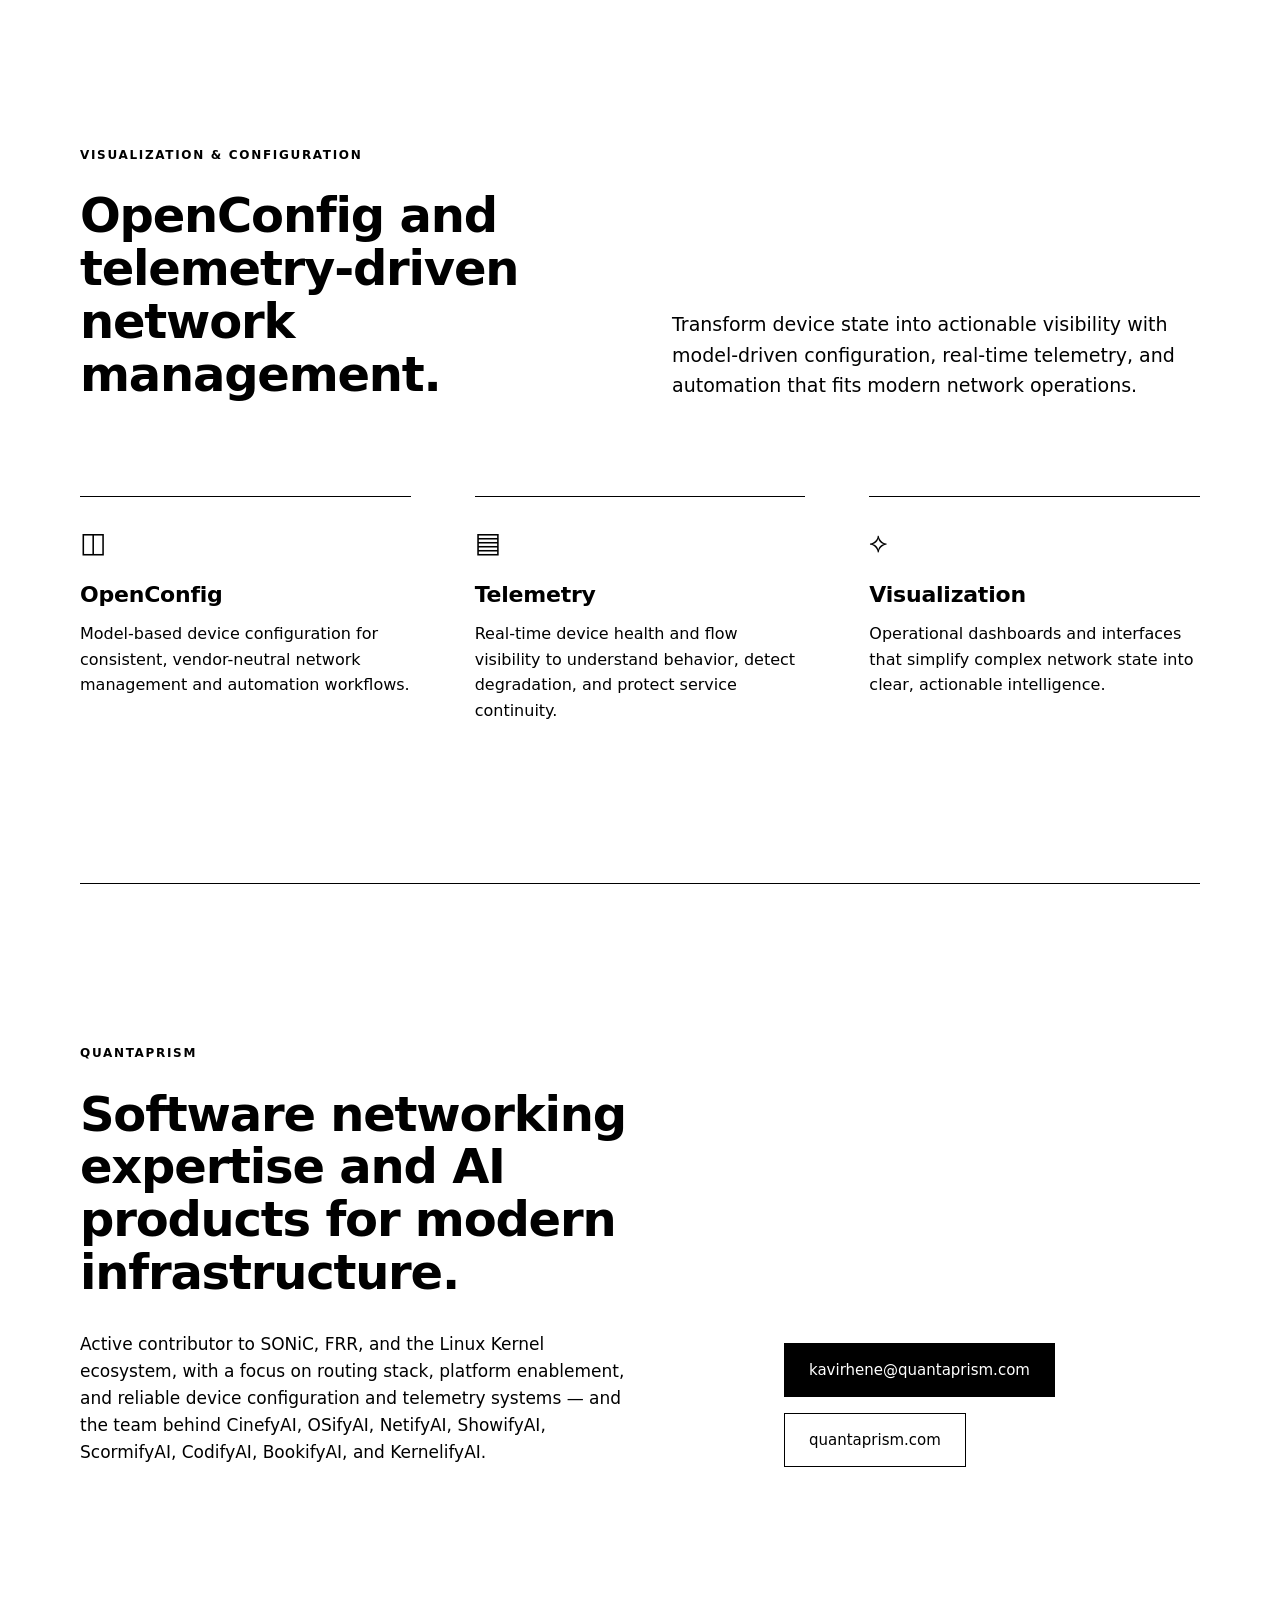
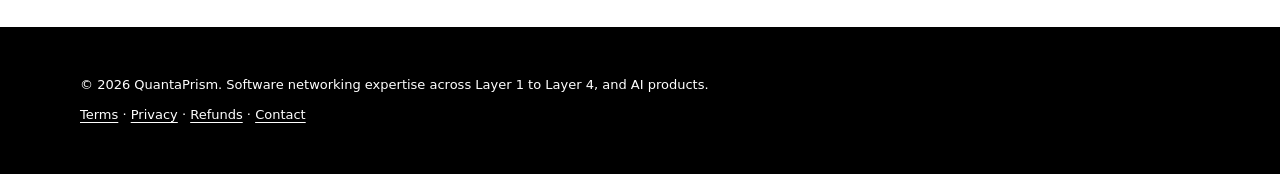
==== commit ffd6a597: "KernelifyAI: own kernel modules, kdump crash capture, kernels 5.10 to 7.3" ====
--- a/index.html
+++ b/index.html
@@ -726,7 +726,7 @@
             <span class="tag">Linux kernel &amp; networking</span>
             <h3>KernelifyAI (Kernel Debug &amp; VPP-FRR Packet Trace Lab)</h3>
             <p>
-              Trace packets through the Linux kernel and relate them to FRR (OSPF, BGP, BFD) and VPP: see every kernel function a packet passes, the daemon that receives it and why it is dropped. Debug live kernels with gdb, kgdb, ftrace and bpftrace, analyse oopses, dmesg and vmcore memory dumps to the faulting source line.
+              Trace packets through the Linux kernel and relate them to FRR (OSPF, BGP, BFD) and VPP: see every kernel function a packet passes, the daemon that receives it and why it is dropped. Debug live kernels with gdb, kgdb, ftrace and bpftrace, build and debug your own kernel module in the lab, capture crashes with kdump as on a server, and analyse oopses, dmesg and vmcore memory dumps to the faulting source line.
             </p>
             <div class="chip-wrap" aria-label="Skills">
               <span class="chip">Kernel packet tracing</span>
@@ -735,7 +735,9 @@
               <span class="chip">ftrace, kprobe &amp; bpftrace traces</span>
               <span class="chip">Live gdb &amp; kgdb</span>
               <span class="chip">vmcore &amp; dmesg analysis</span>
-              <span class="chip">Kernels 6.6 to 7.3</span>
+              <span class="chip">Your own module, built and debugged</span>
+              <span class="chip">kdump crash capture</span>
+              <span class="chip">Kernels 5.10 to 7.3</span>
             </div>
             <a class="product-link" href="product.html?id=kernelifyai">Open KernelifyAI →</a>
           </article>
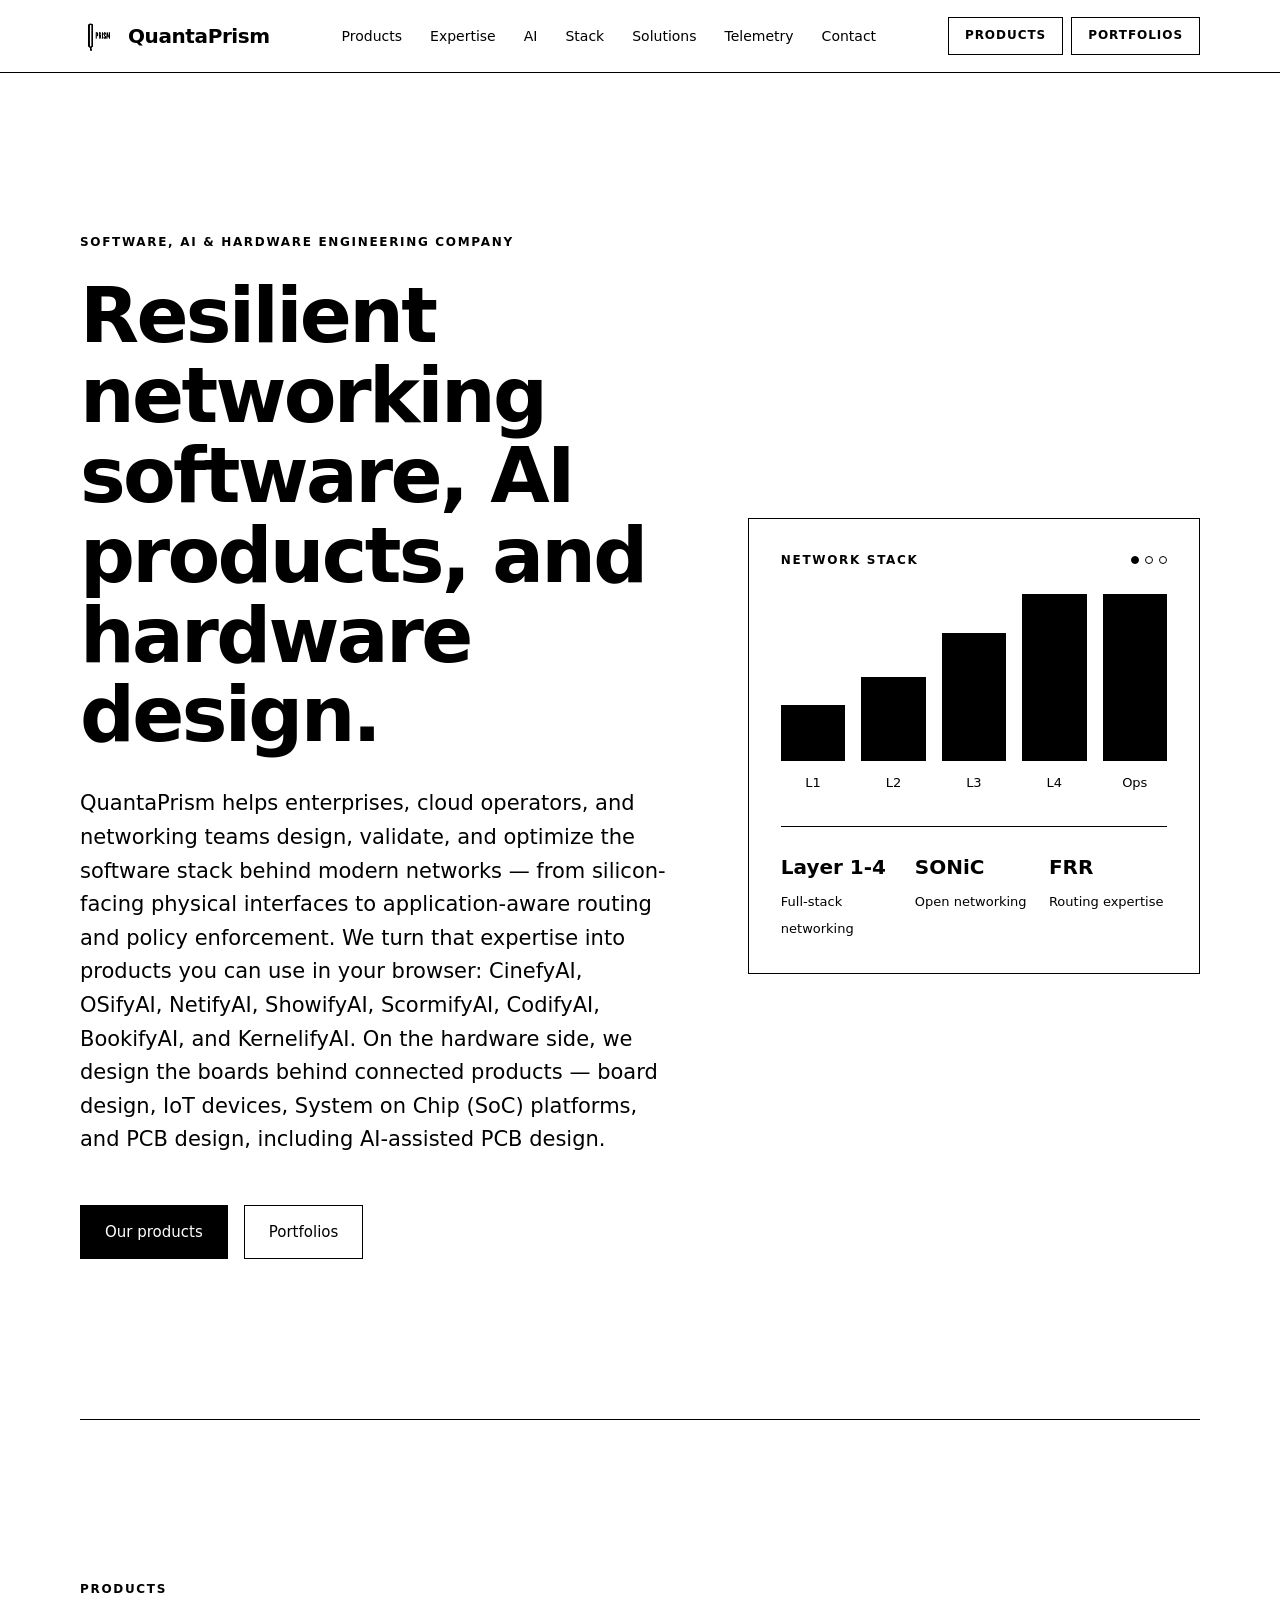
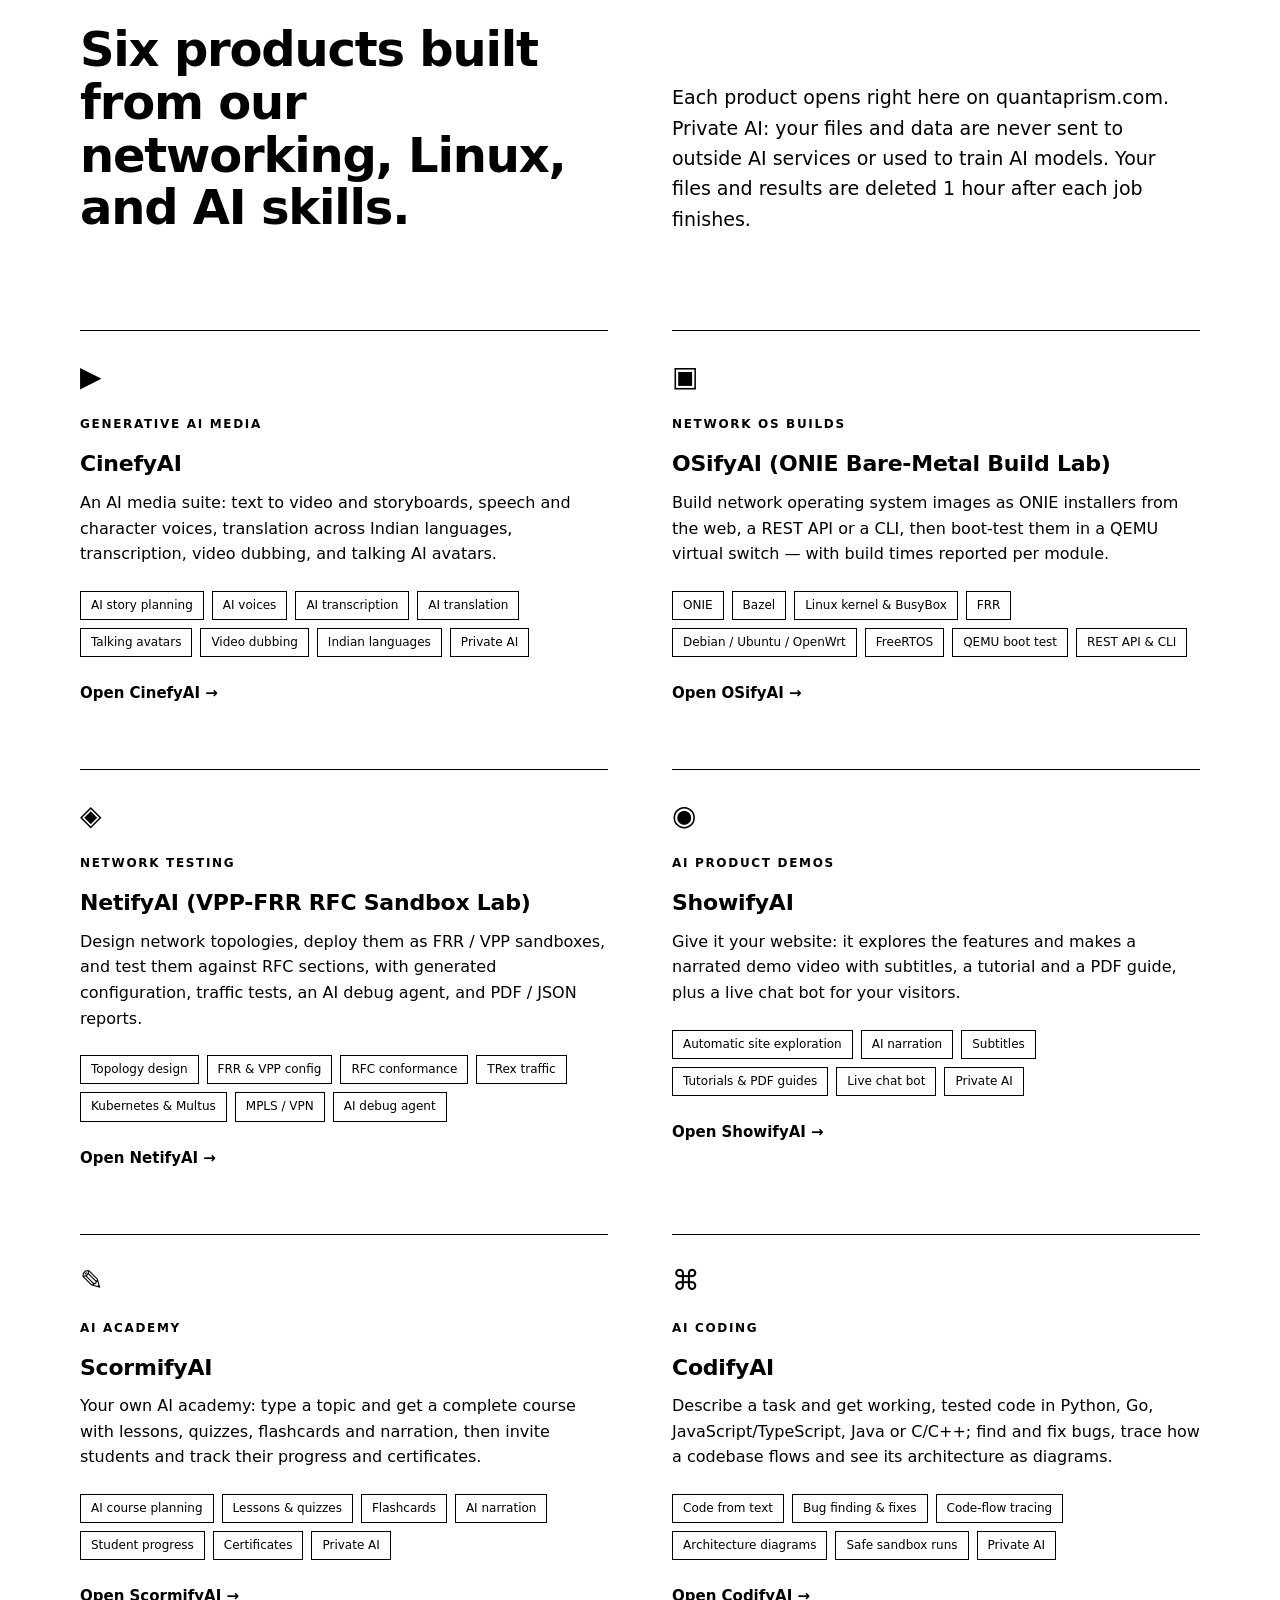
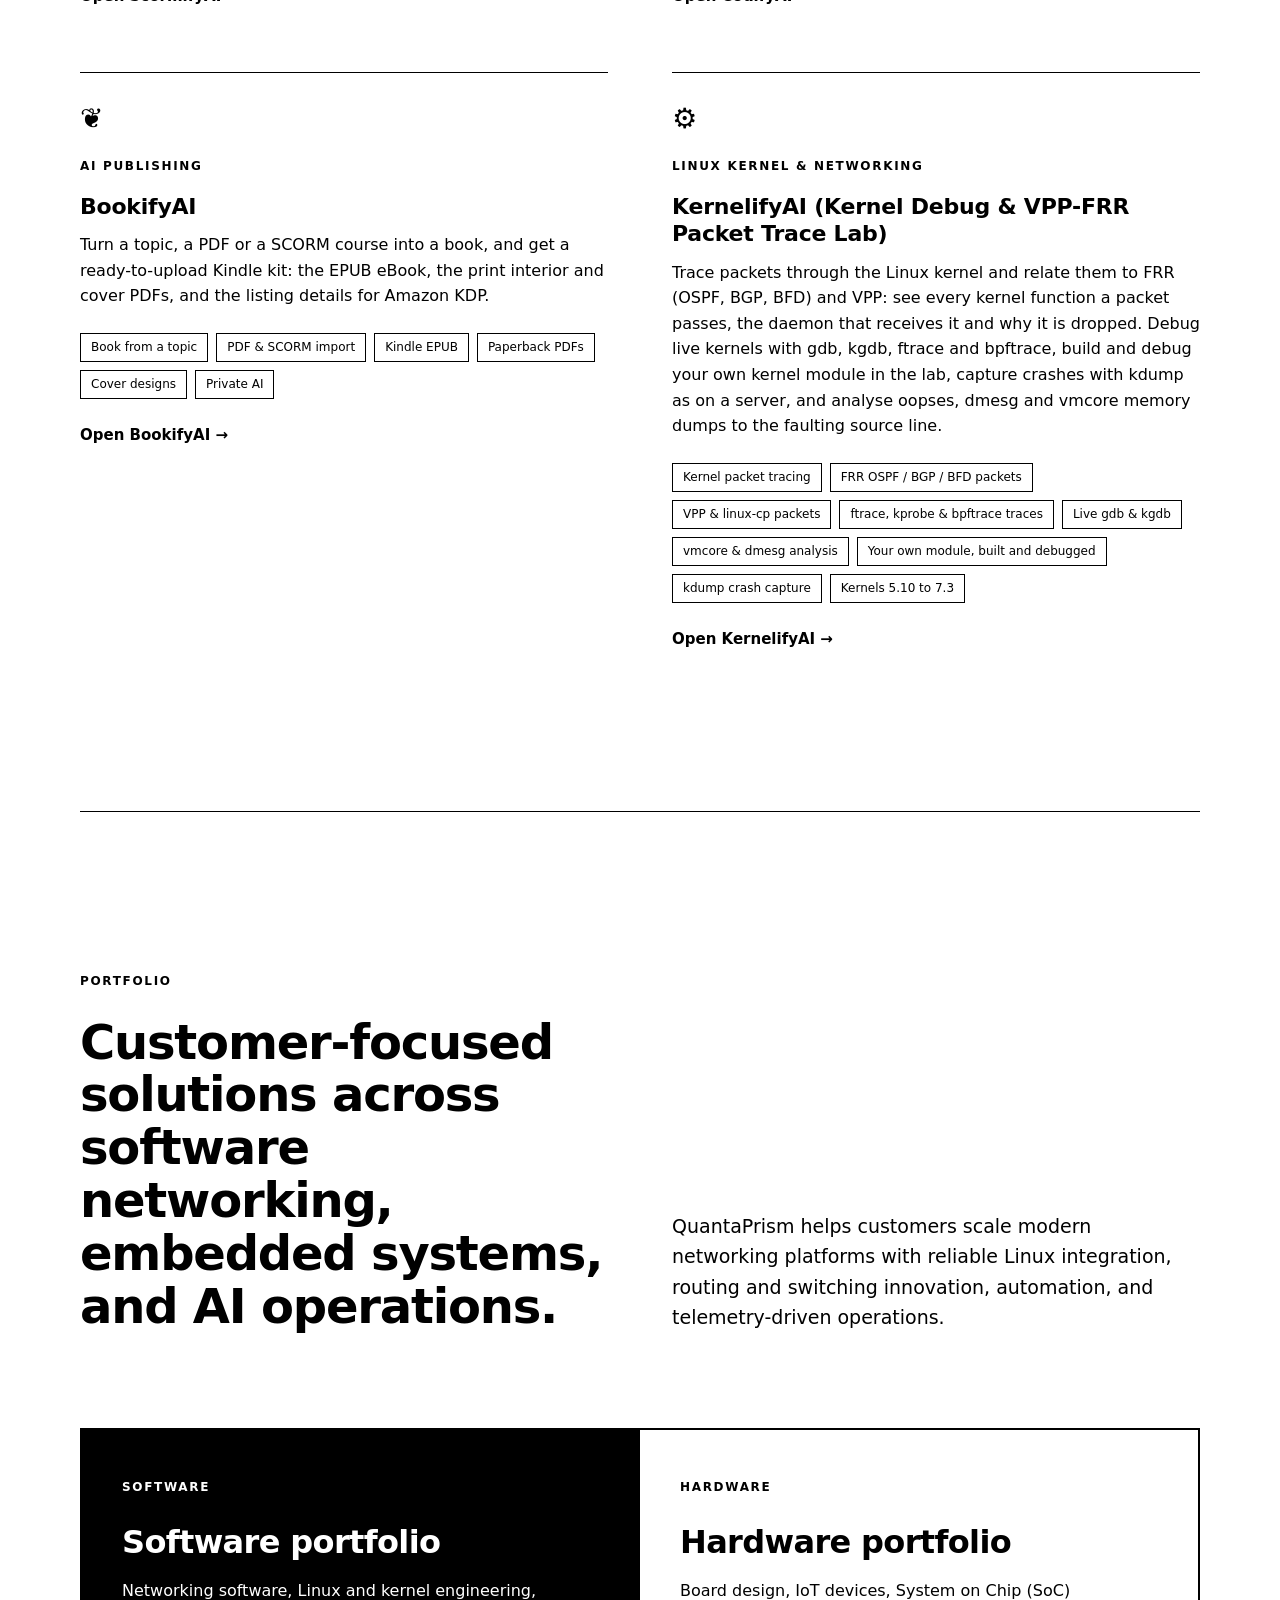
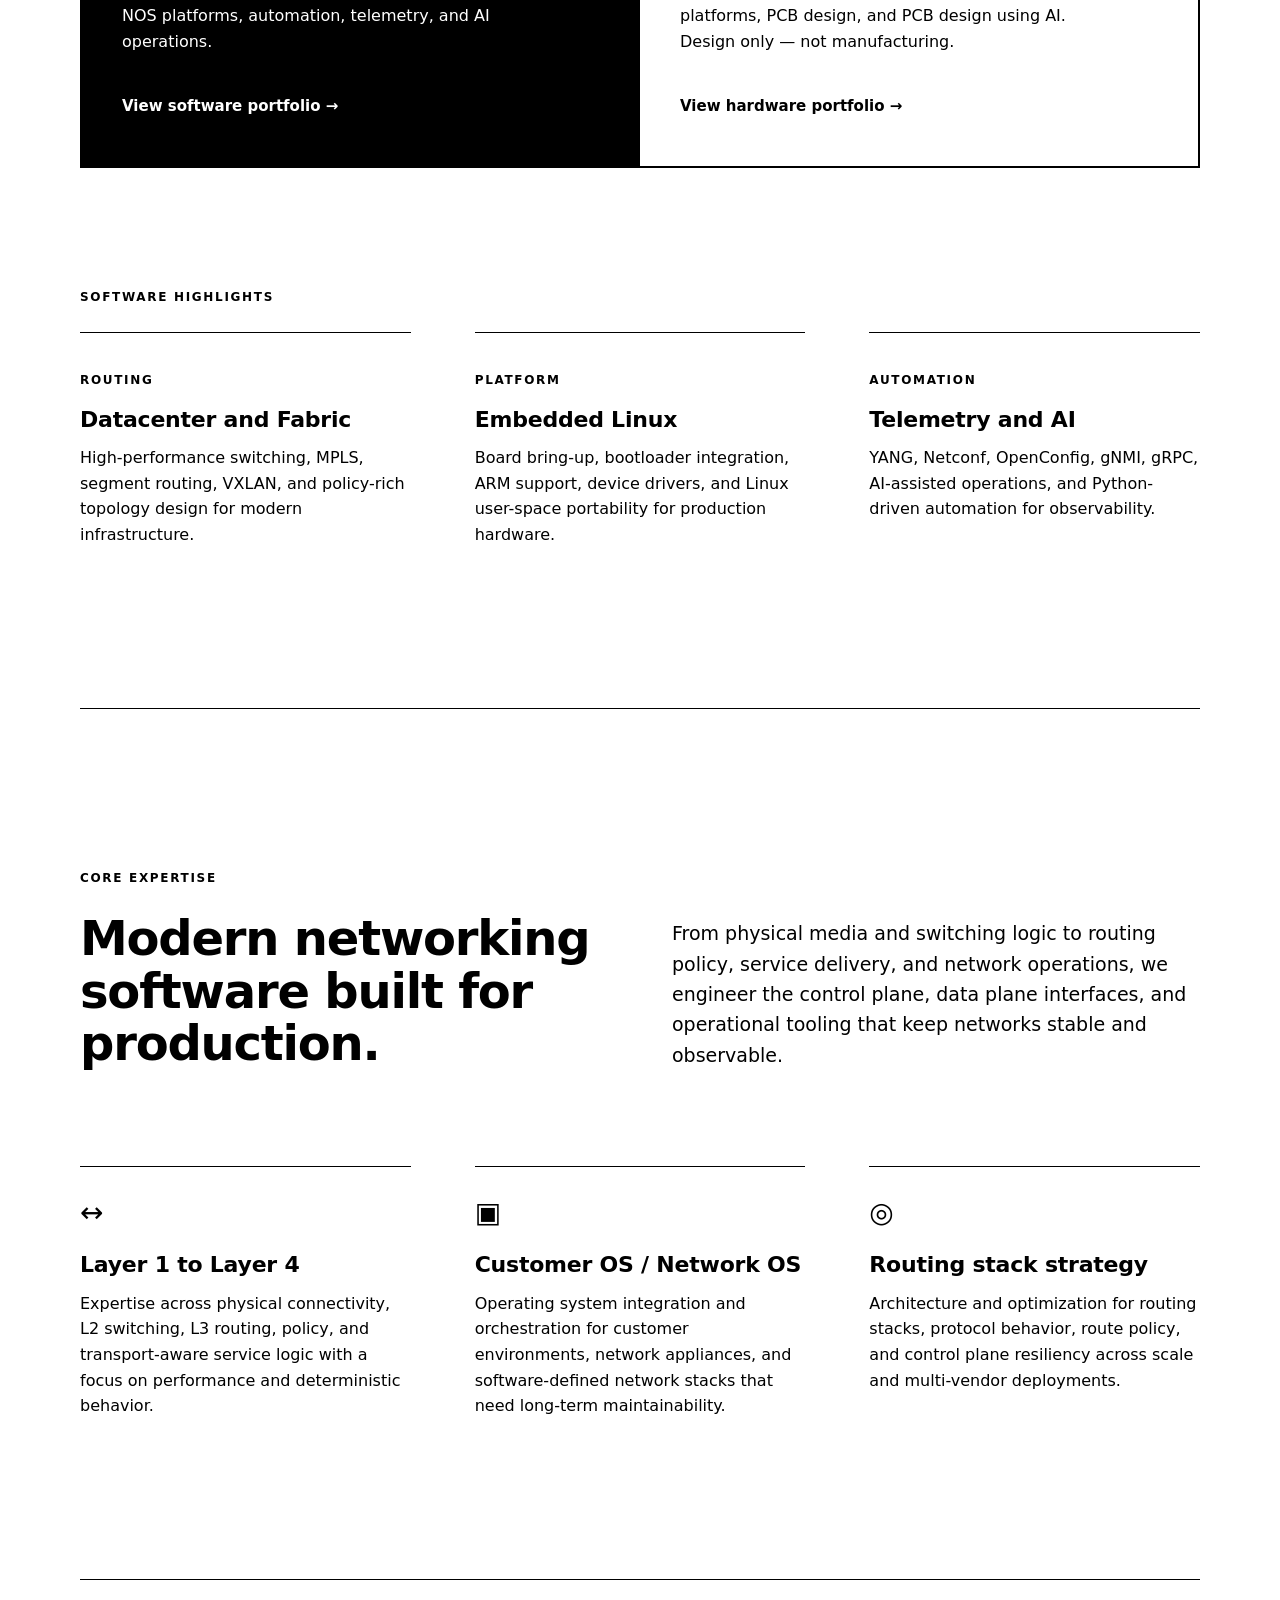
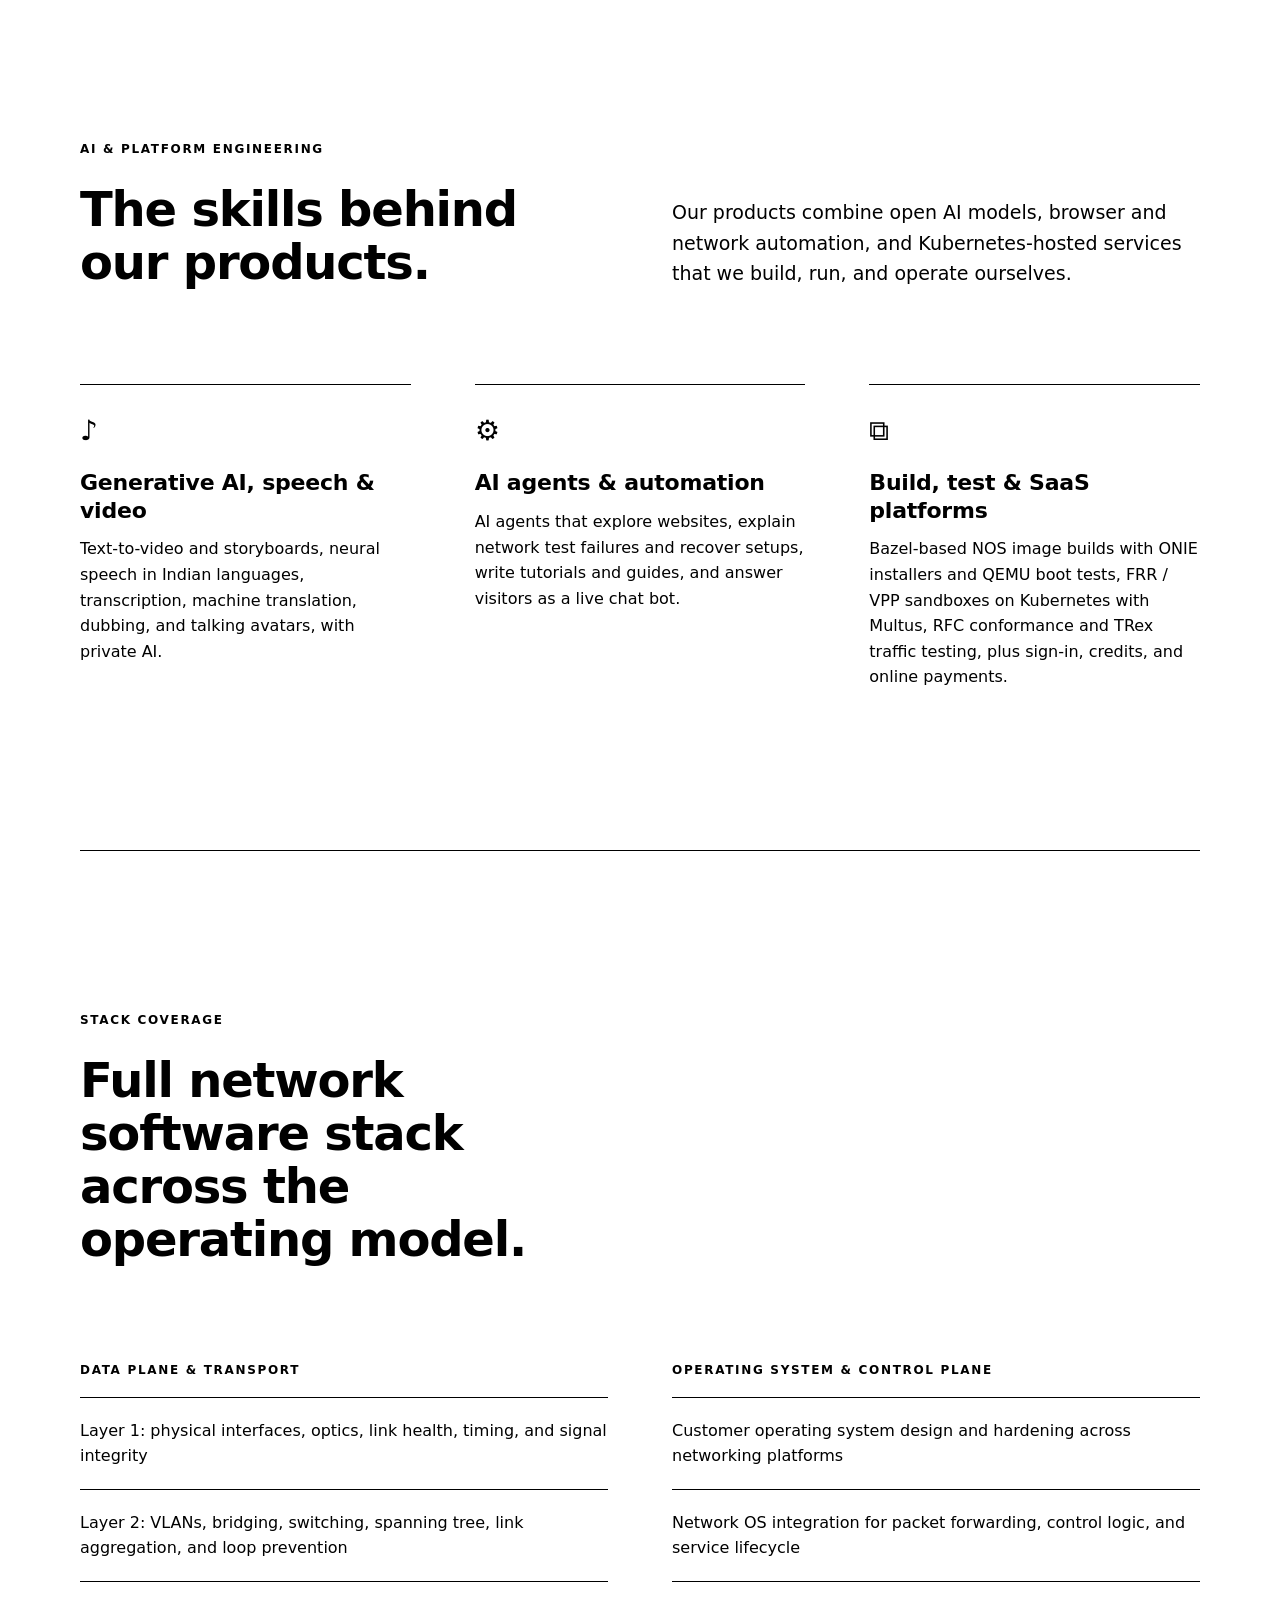
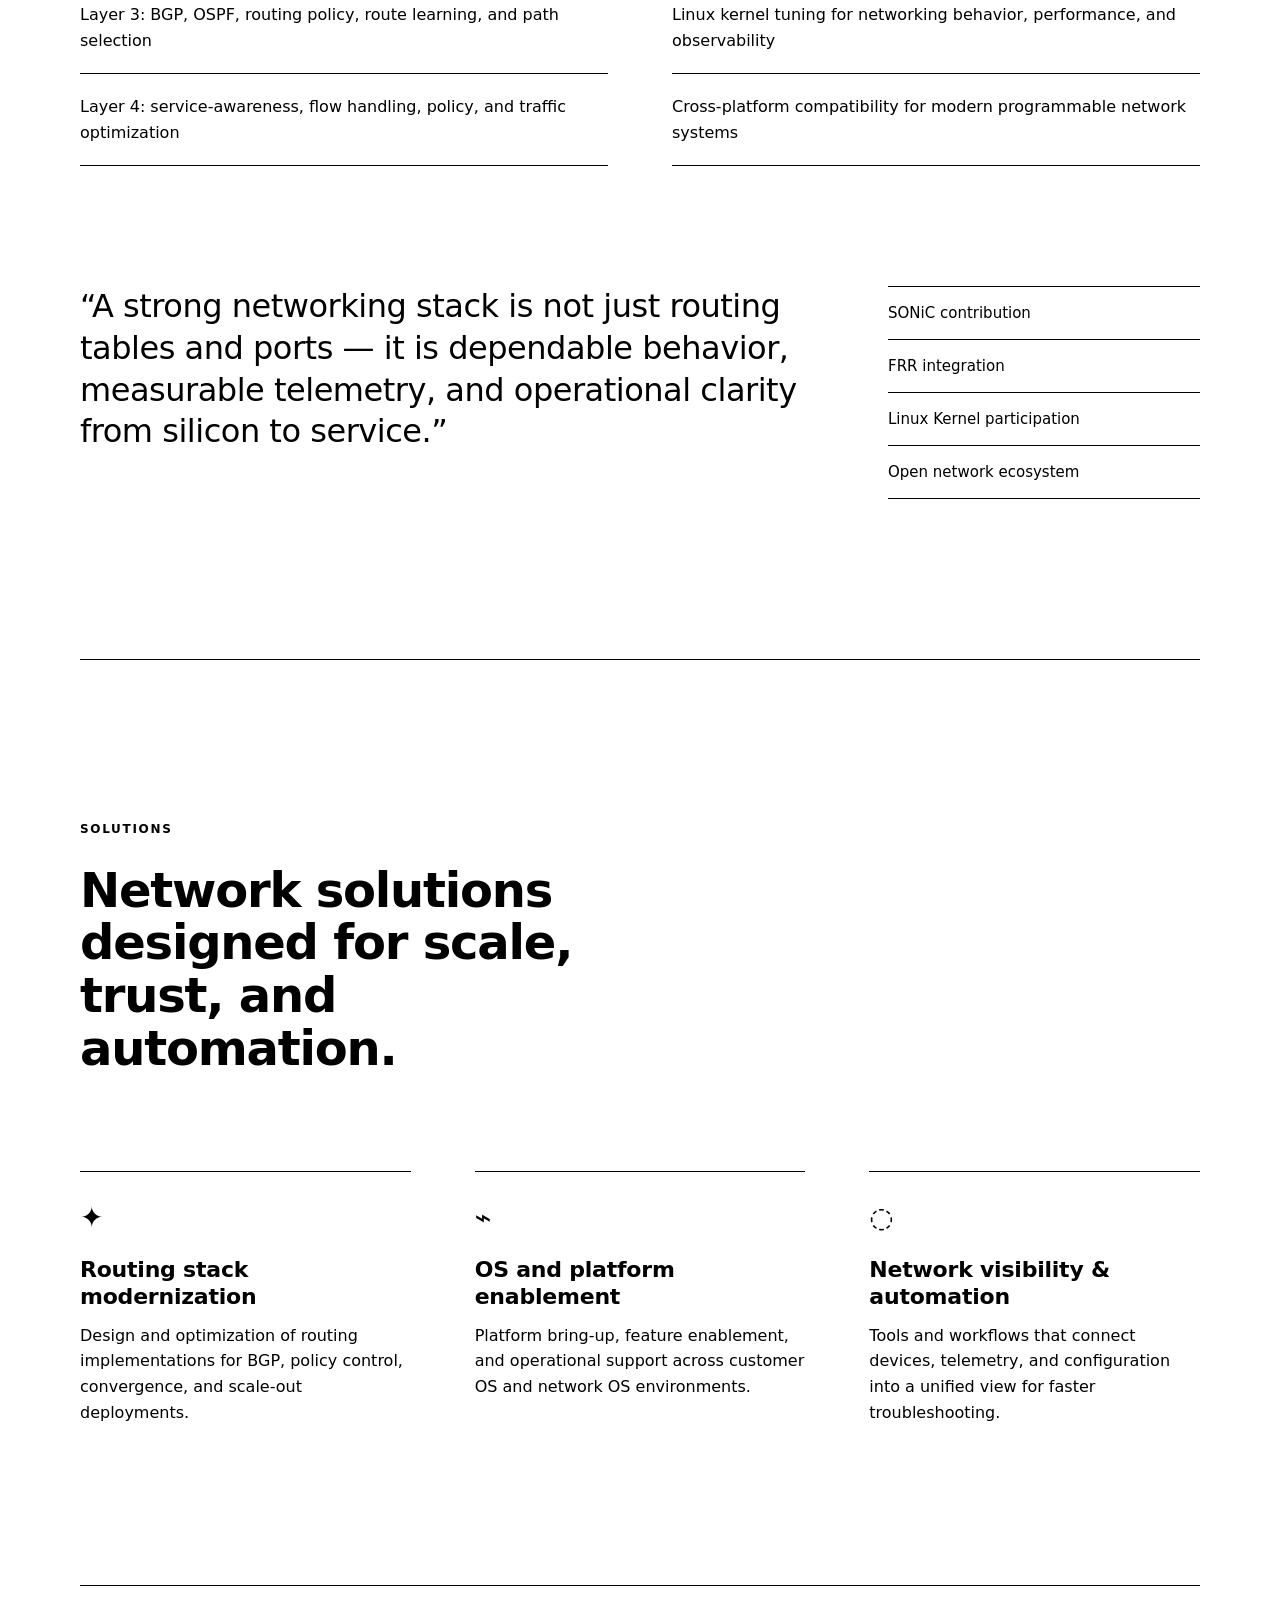
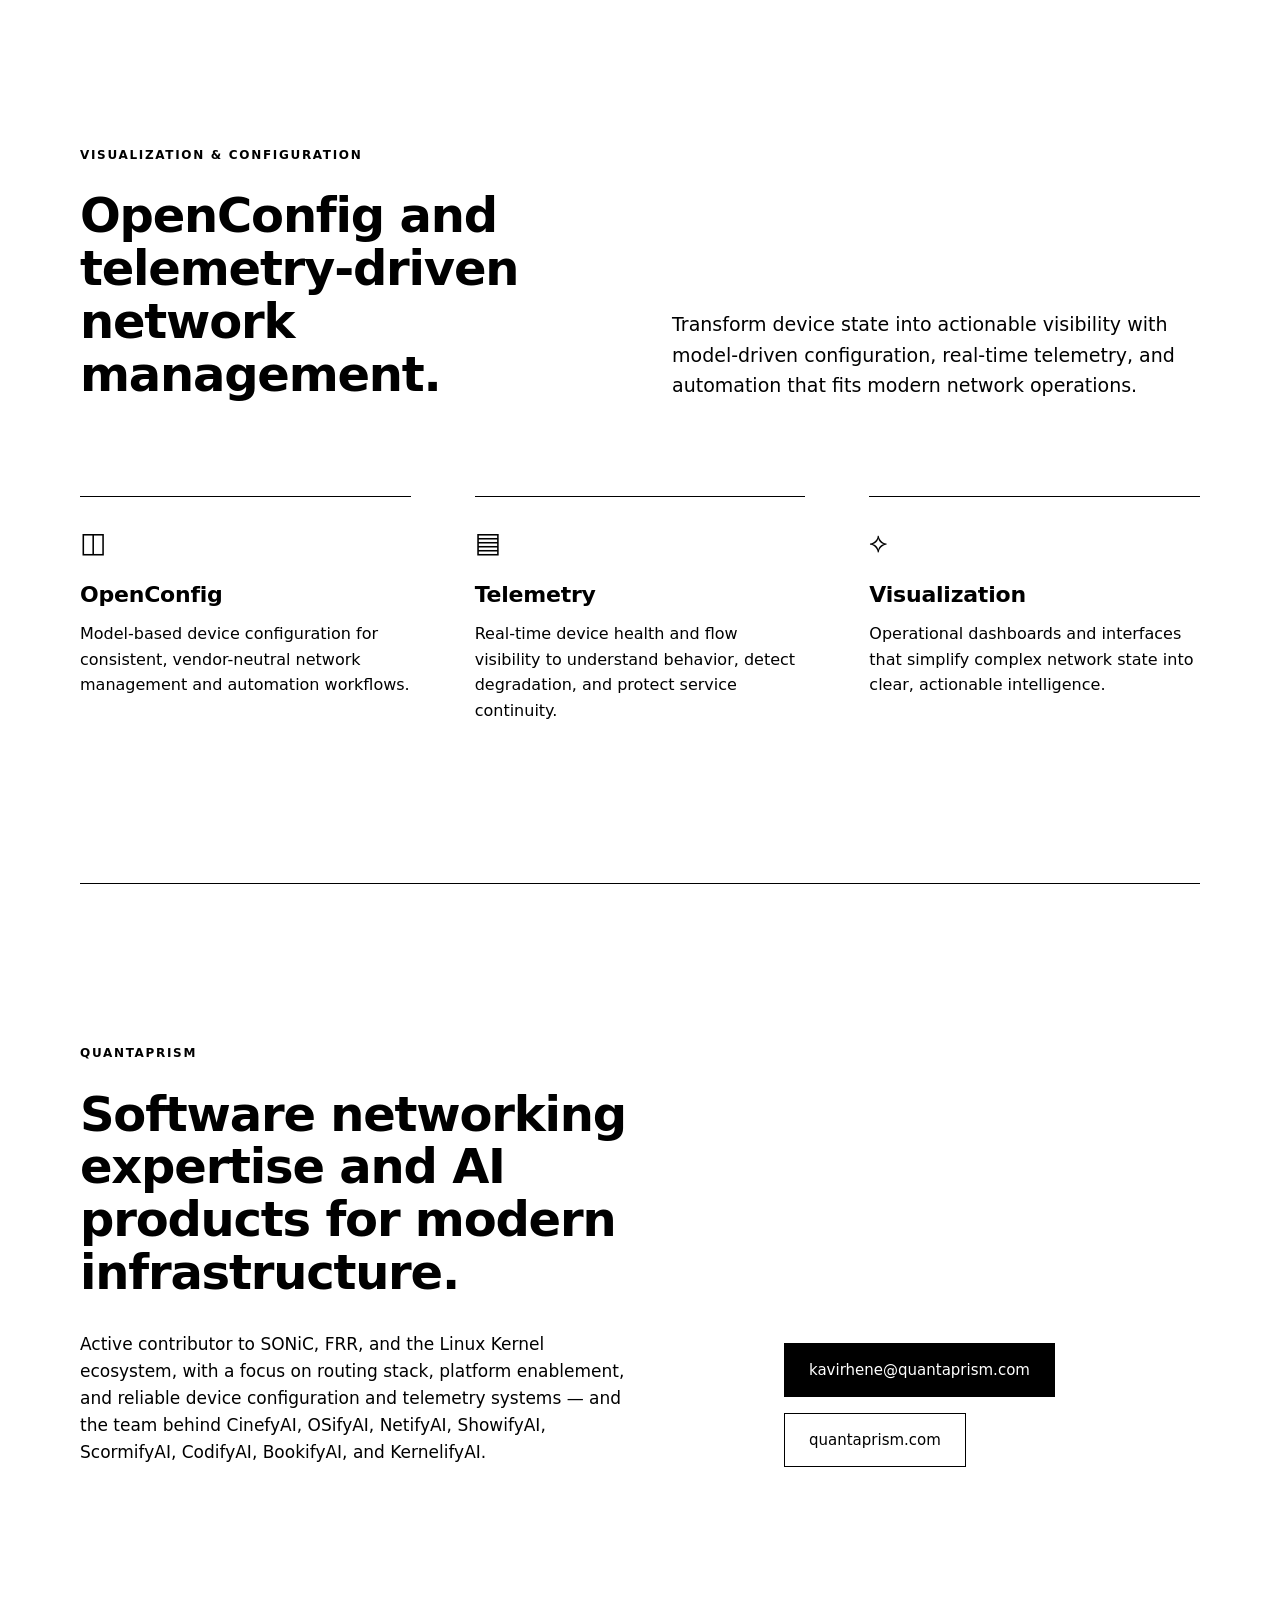
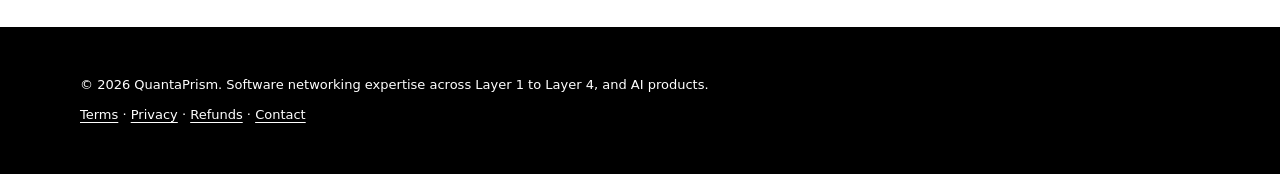
==== commit f560472a: "quantaprism.com: say only "private AI", not where the AI runs Co-Authored-By: Claude Opus 5.5 <norep" ====
--- a/index.html
+++ b/index.html
@@ -577,8 +577,8 @@
             <h2>Six products built from our networking, Linux, and AI skills.</h2>
           </div>
           <p>
-            Each product runs on QuantaPrism's own servers and opens right here on quantaprism.com.
-            Private AI: the AI runs on our servers too, so your files and data are never sent to outside
+            Each product opens right here on quantaprism.com.
+            Private AI: your files and data are never sent to outside
             AI services or used to train AI models. Your files and results are deleted 1 hour after each job finishes.
           </p>
         </div>
@@ -854,7 +854,7 @@
             <h3>Generative AI, speech &amp; video</h3>
             <p>
               Text-to-video and storyboards, neural speech in Indian languages, transcription, machine translation,
-              dubbing, and talking avatars, with AI that runs on our own servers.
+              dubbing, and talking avatars, with private AI.
             </p>
           </article>
 
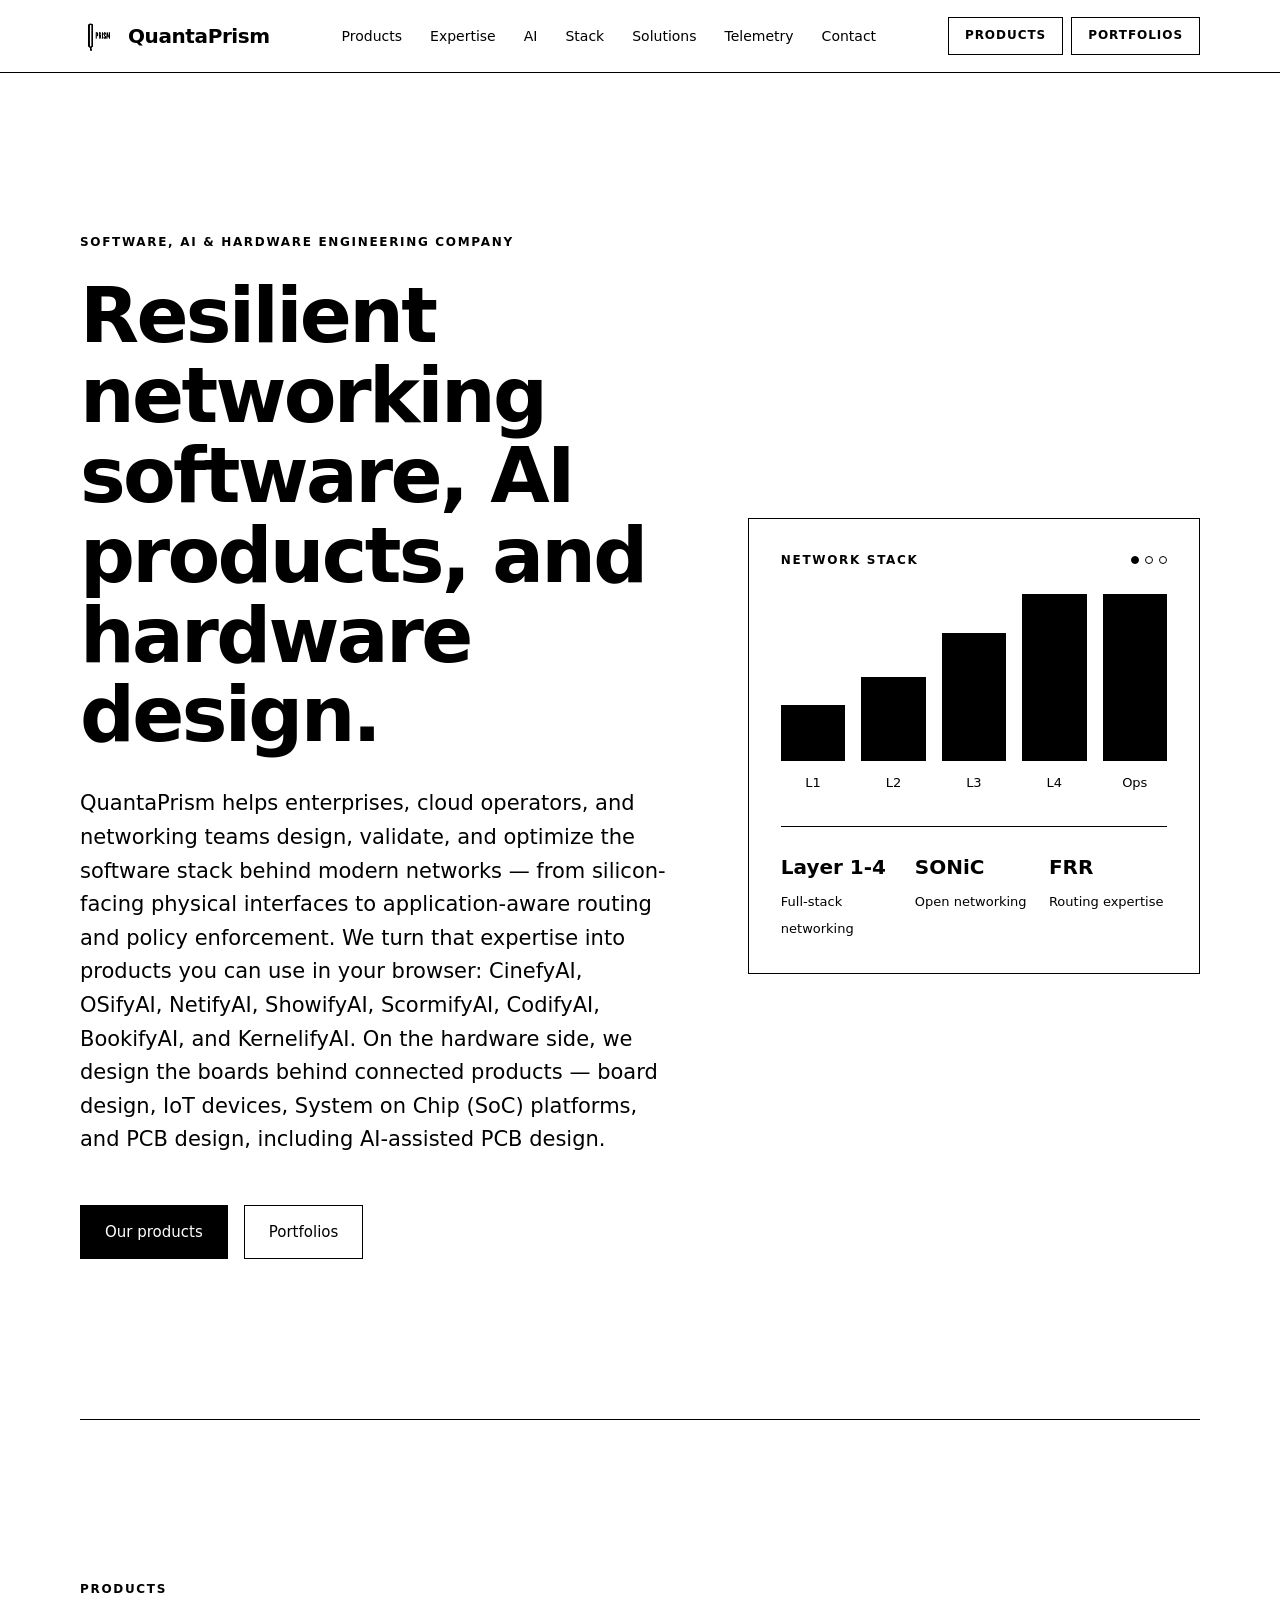
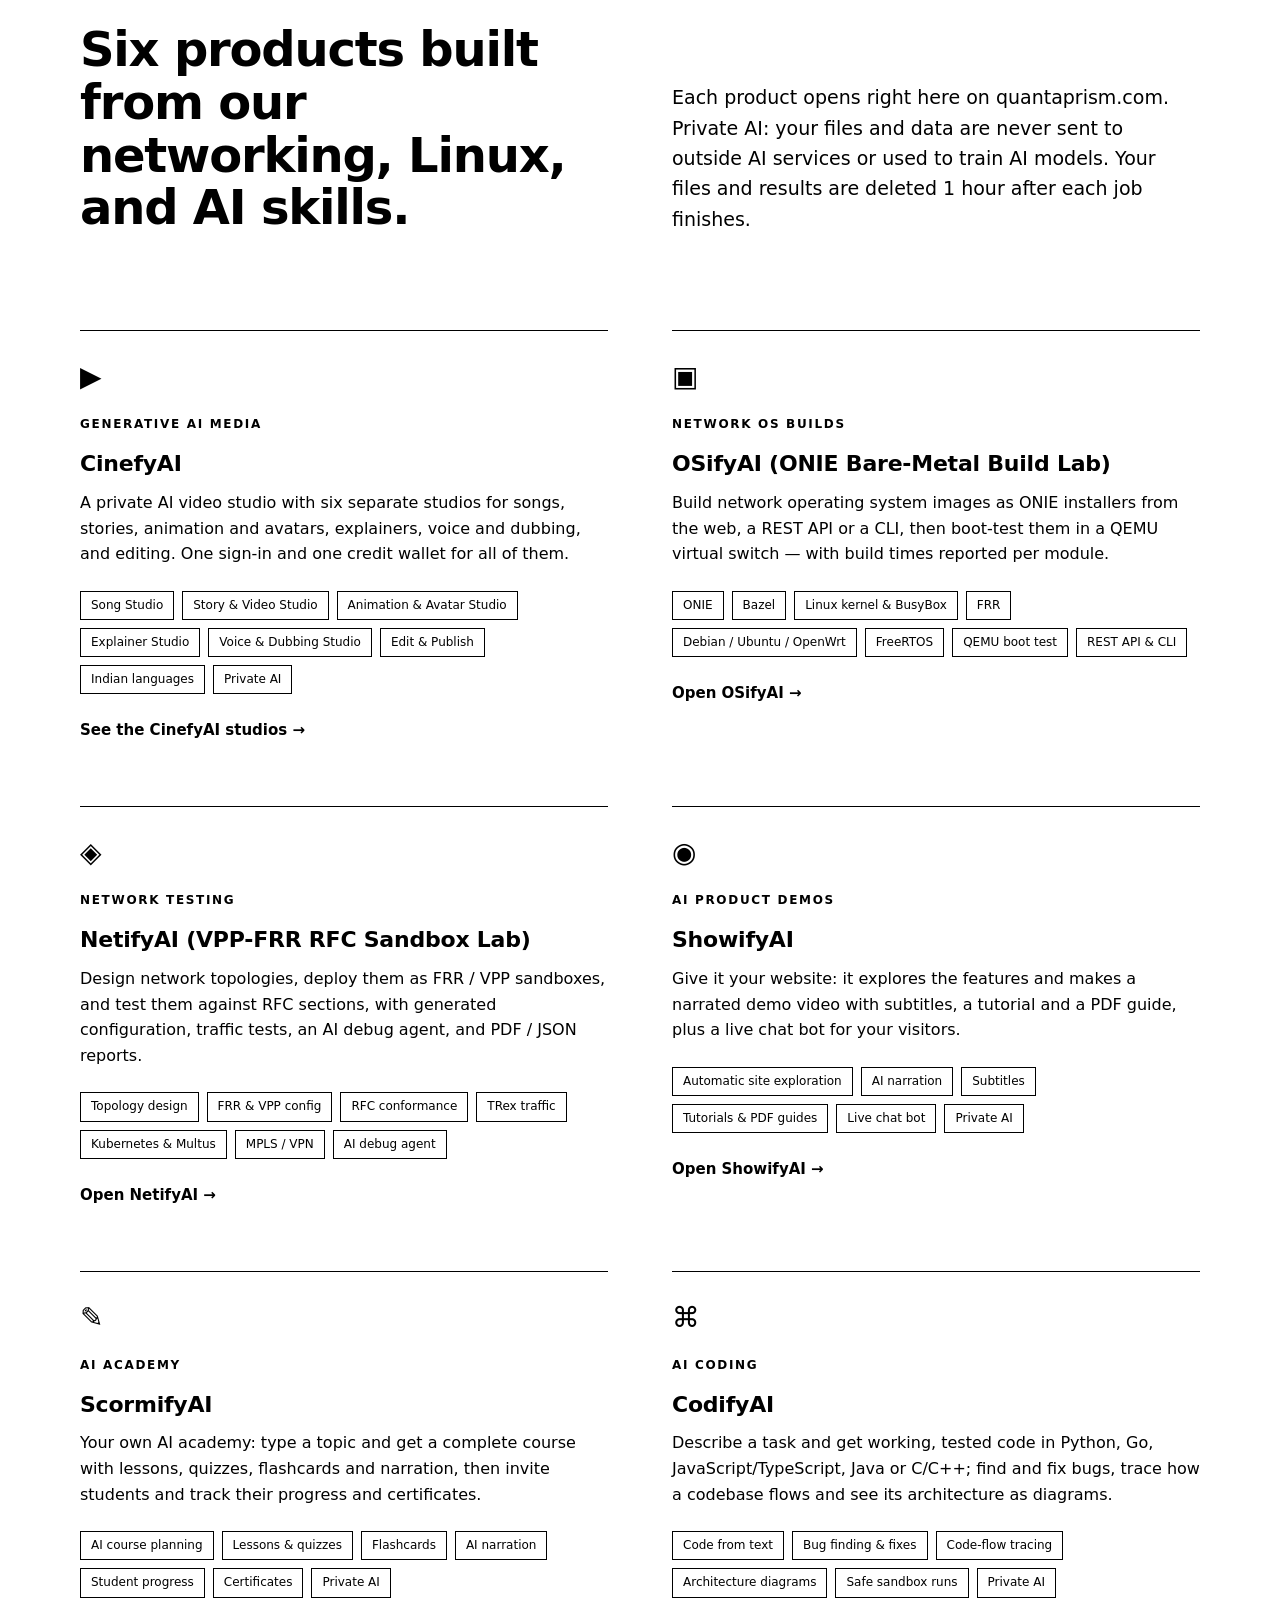
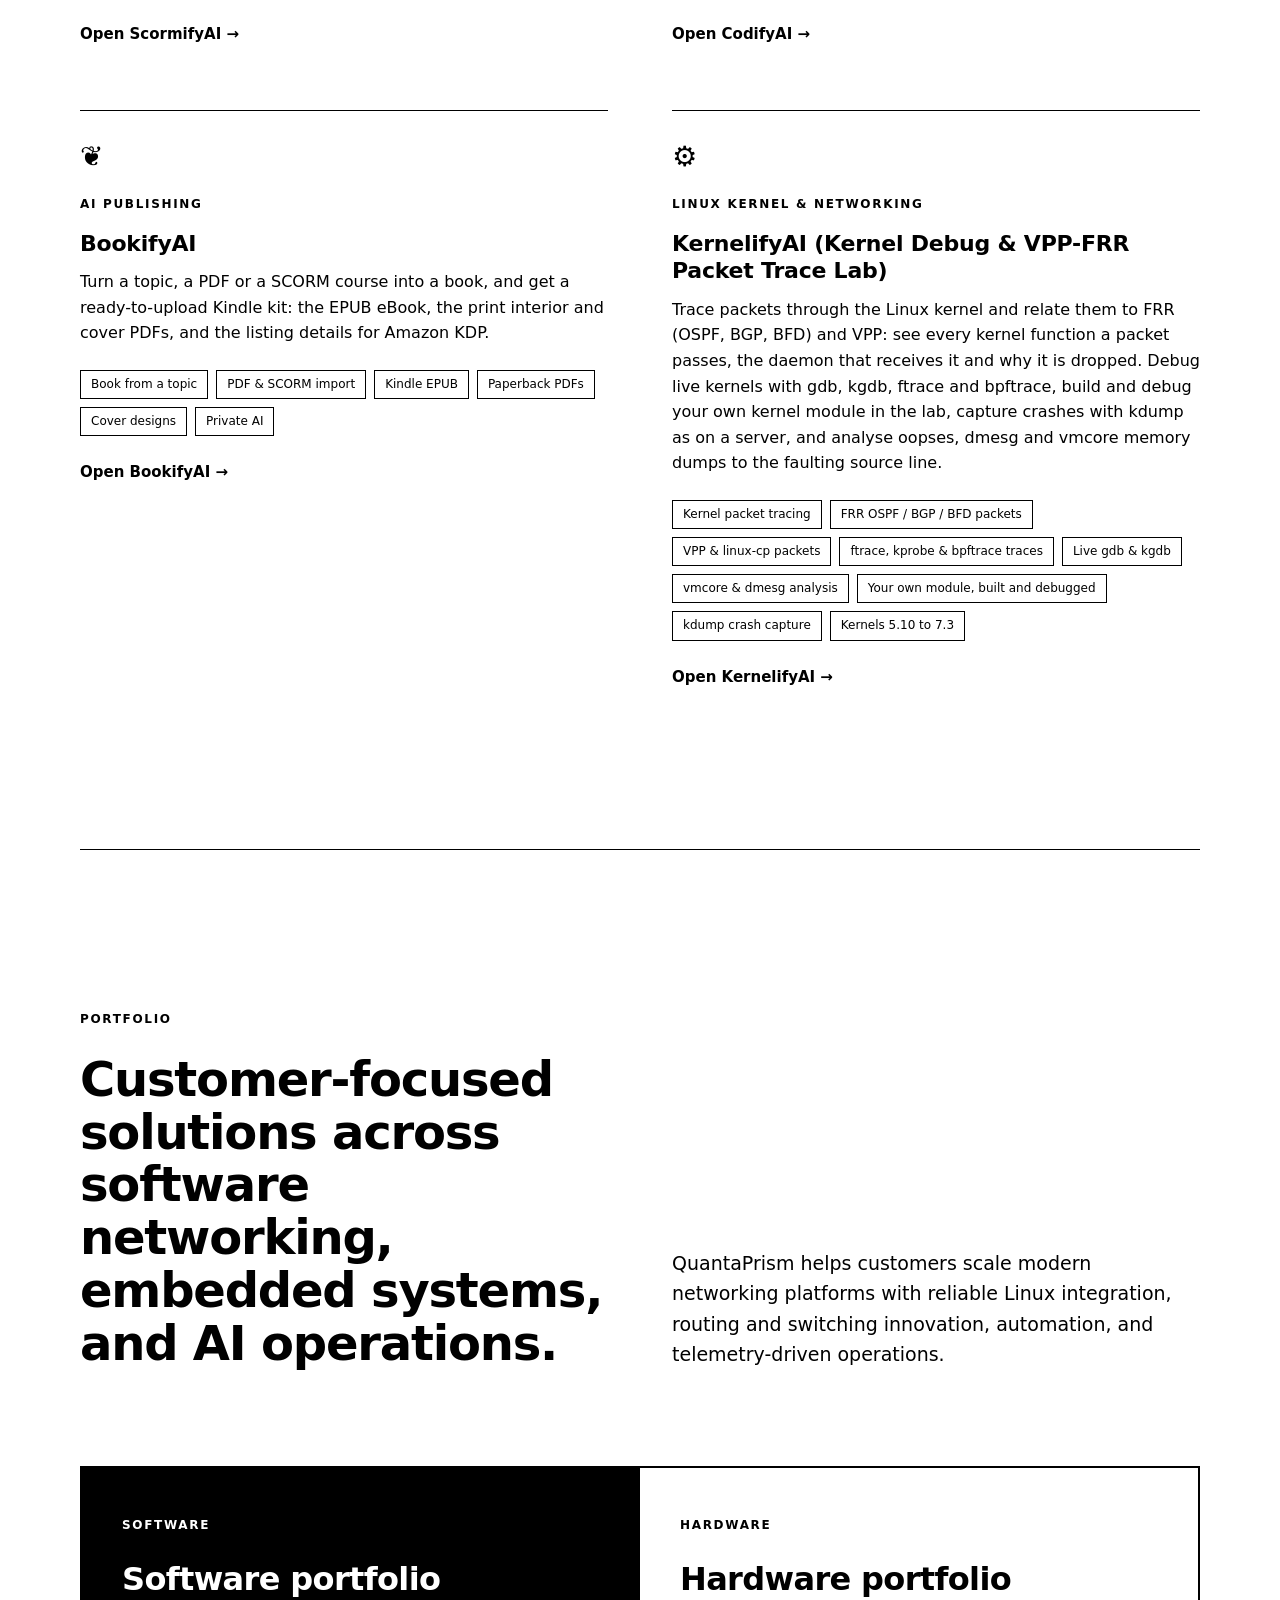
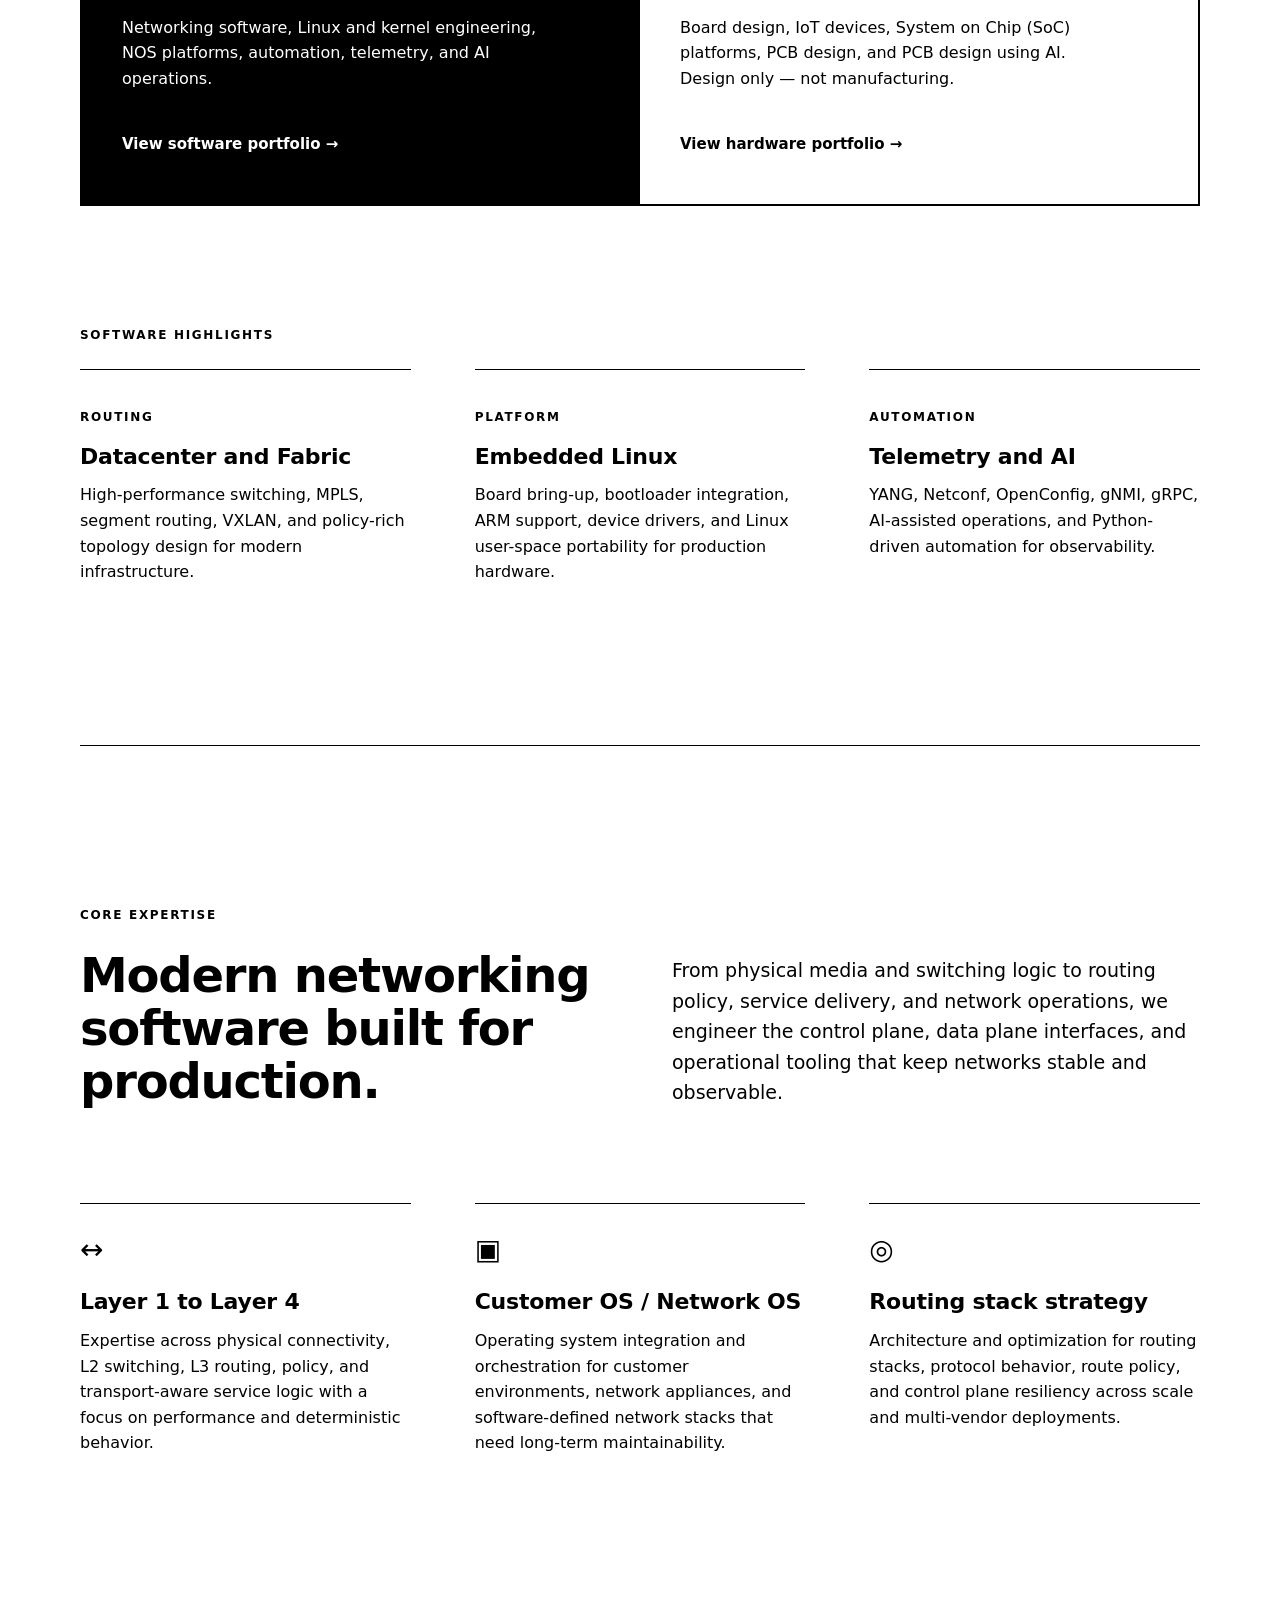
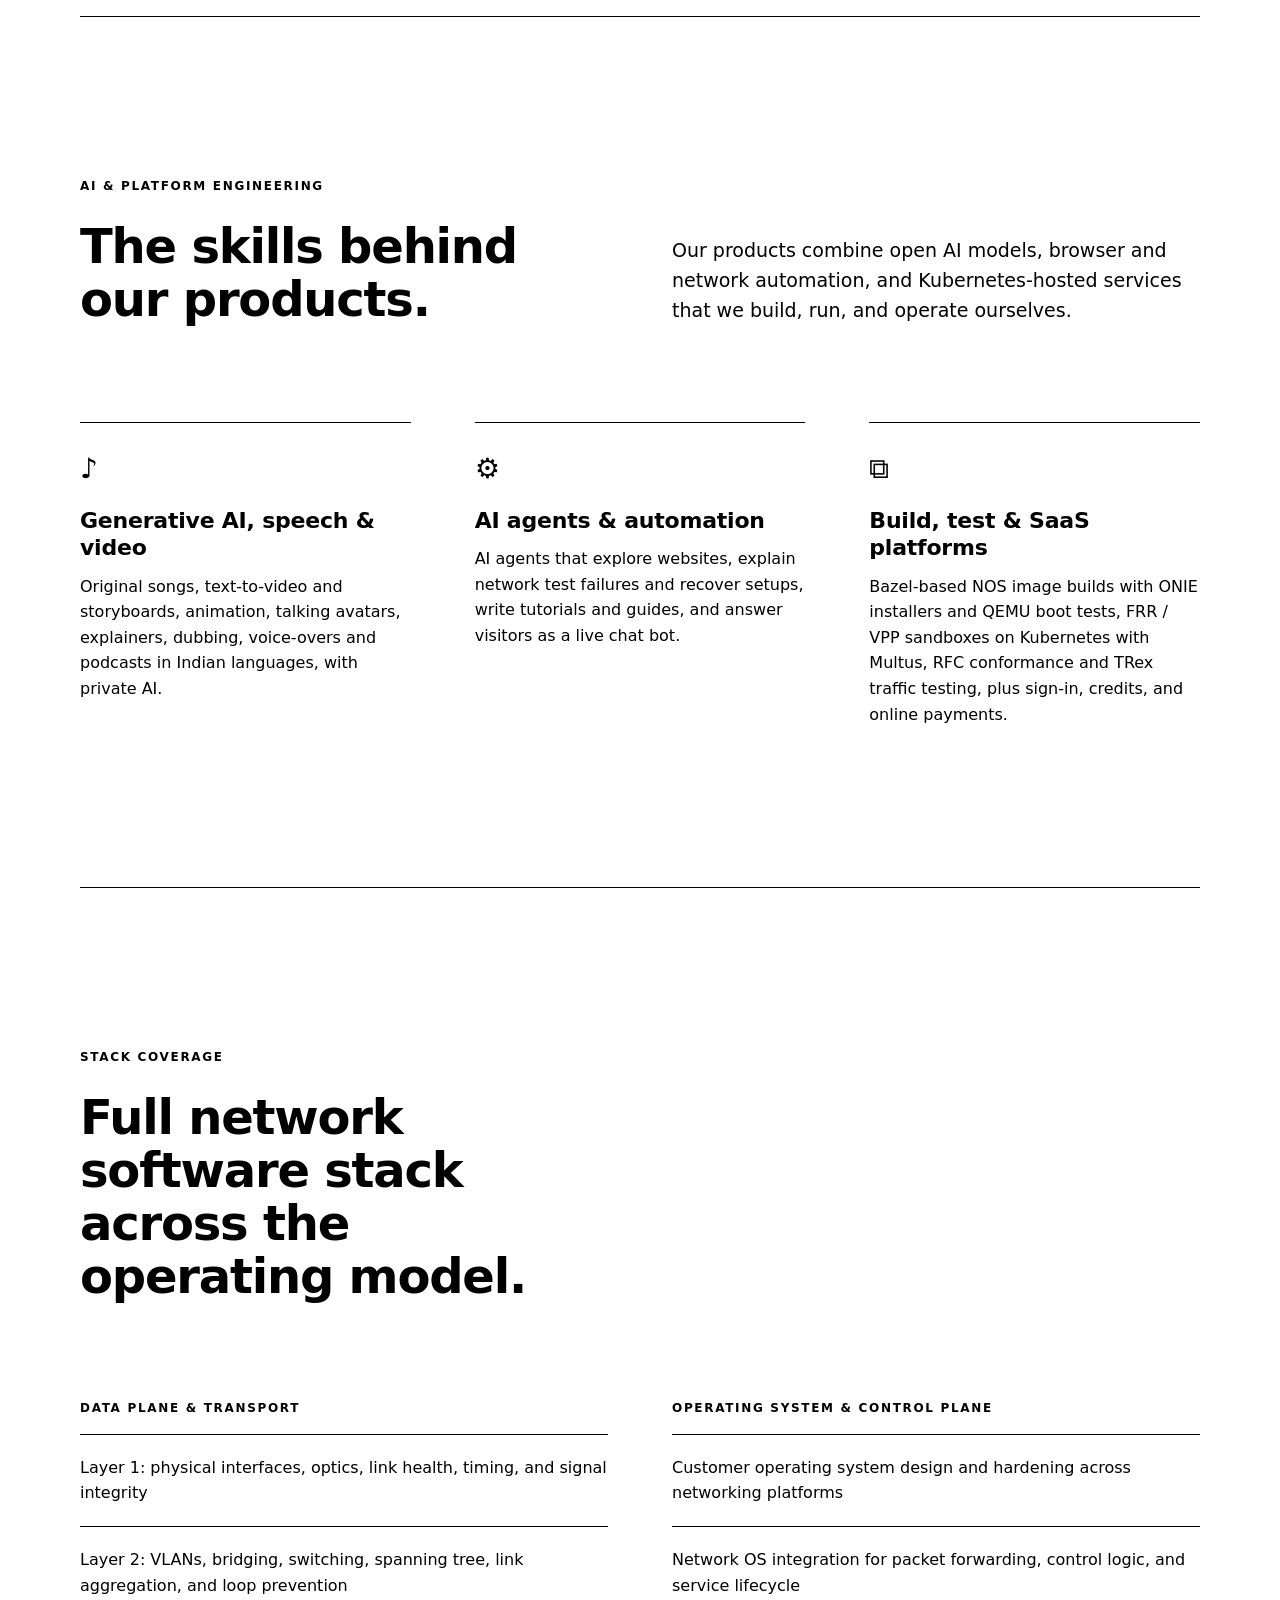
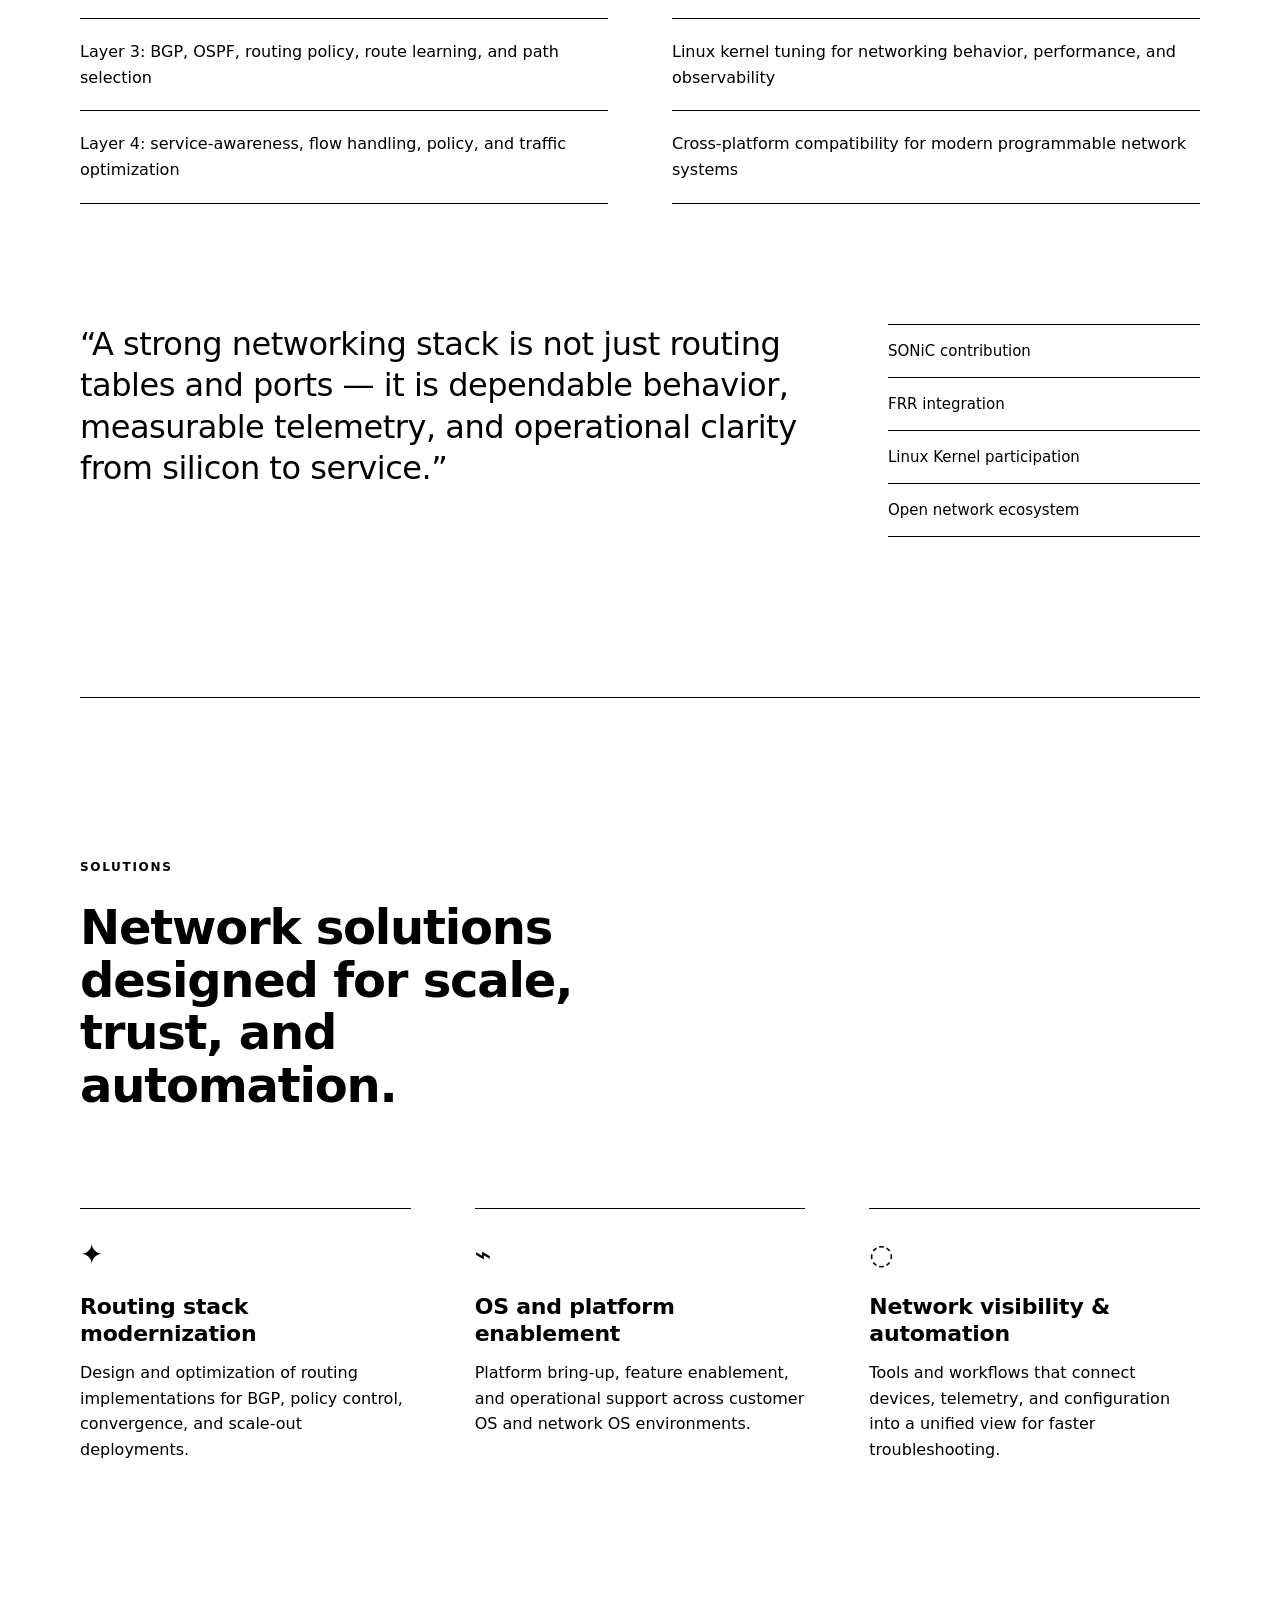
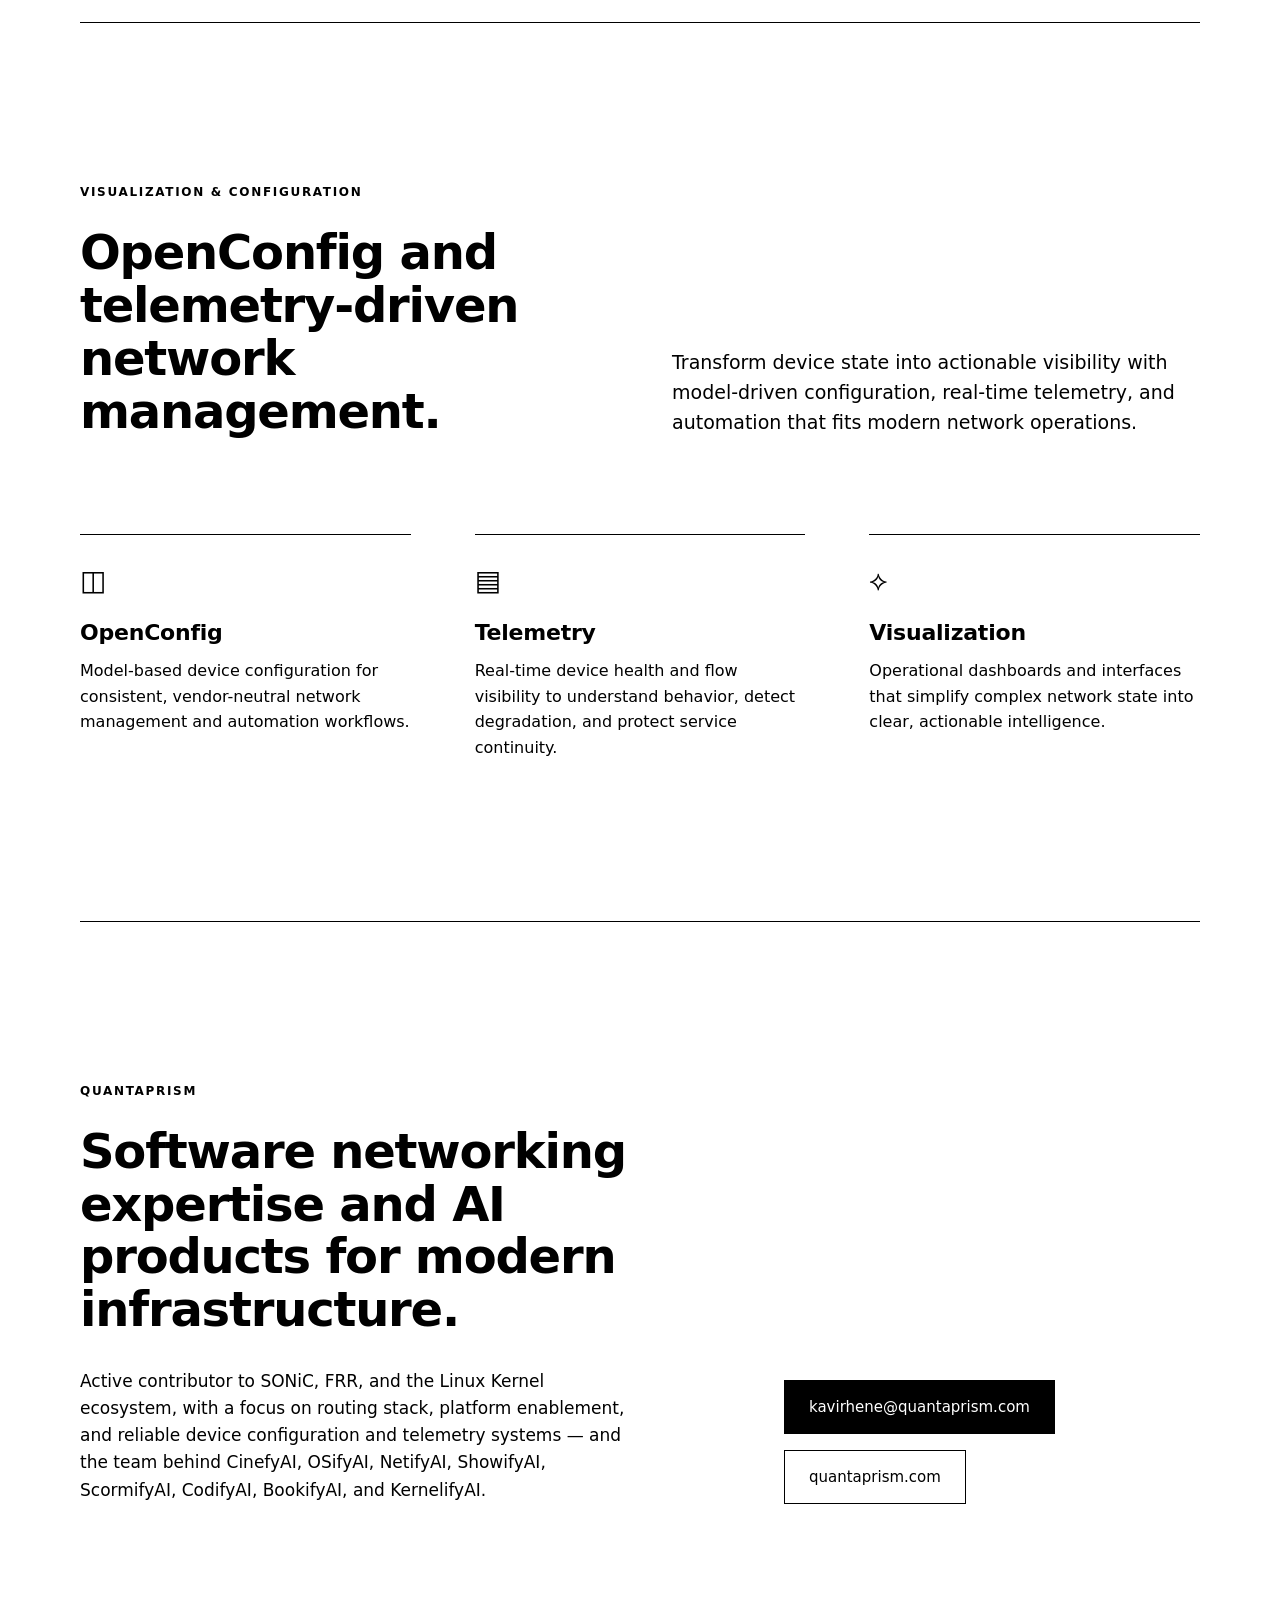
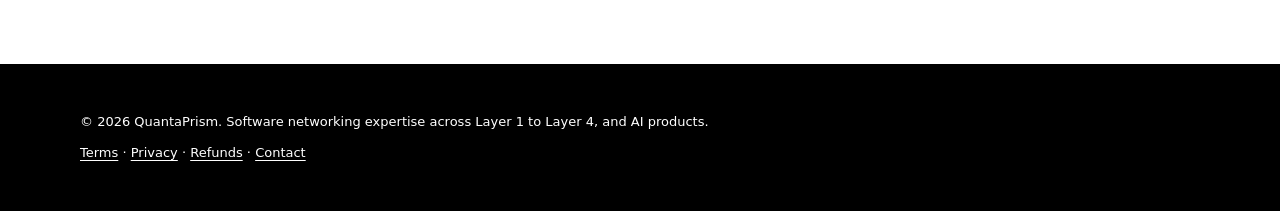
==== commit 8285fcc9: "CinefyAI: six separate studios on their own quantaprism.com names Products page gets a CinefyAI stud" ====
--- a/index.html
+++ b/index.html
@@ -589,20 +589,20 @@
             <span class="tag">Generative AI media</span>
             <h3>CinefyAI</h3>
             <p>
-              An AI media suite: text to video and storyboards, speech and character voices, translation
-              across Indian languages, transcription, video dubbing, and talking AI avatars.
+              A private AI video studio with six separate studios for songs, stories, animation and avatars,
+              explainers, voice and dubbing, and editing. One sign-in and one credit wallet for all of them.
             </p>
             <div class="chip-wrap" aria-label="Skills">
-              <span class="chip">AI story planning</span>
-              <span class="chip">AI voices</span>
-              <span class="chip">AI transcription</span>
-              <span class="chip">AI translation</span>
-              <span class="chip">Talking avatars</span>
-              <span class="chip">Video dubbing</span>
+              <span class="chip">Song Studio</span>
+              <span class="chip">Story &amp; Video Studio</span>
+              <span class="chip">Animation &amp; Avatar Studio</span>
+              <span class="chip">Explainer Studio</span>
+              <span class="chip">Voice &amp; Dubbing Studio</span>
+              <span class="chip">Edit &amp; Publish</span>
               <span class="chip">Indian languages</span>
               <span class="chip">Private AI</span>
             </div>
-            <a class="product-link" href="product.html?id=genai-video-studio">Open CinefyAI →</a>
+            <a class="product-link" href="products.html#cinefy-studios">See the CinefyAI studios →</a>
           </article>
 
           <article class="product-card">
@@ -853,8 +853,8 @@
             <div class="icon" aria-hidden="true">♪</div>
             <h3>Generative AI, speech &amp; video</h3>
             <p>
-              Text-to-video and storyboards, neural speech in Indian languages, transcription, machine translation,
-              dubbing, and talking avatars, with private AI.
+              Original songs, text-to-video and storyboards, animation, talking avatars, explainers, dubbing,
+              voice-overs and podcasts in Indian languages, with private AI.
             </p>
           </article>
 
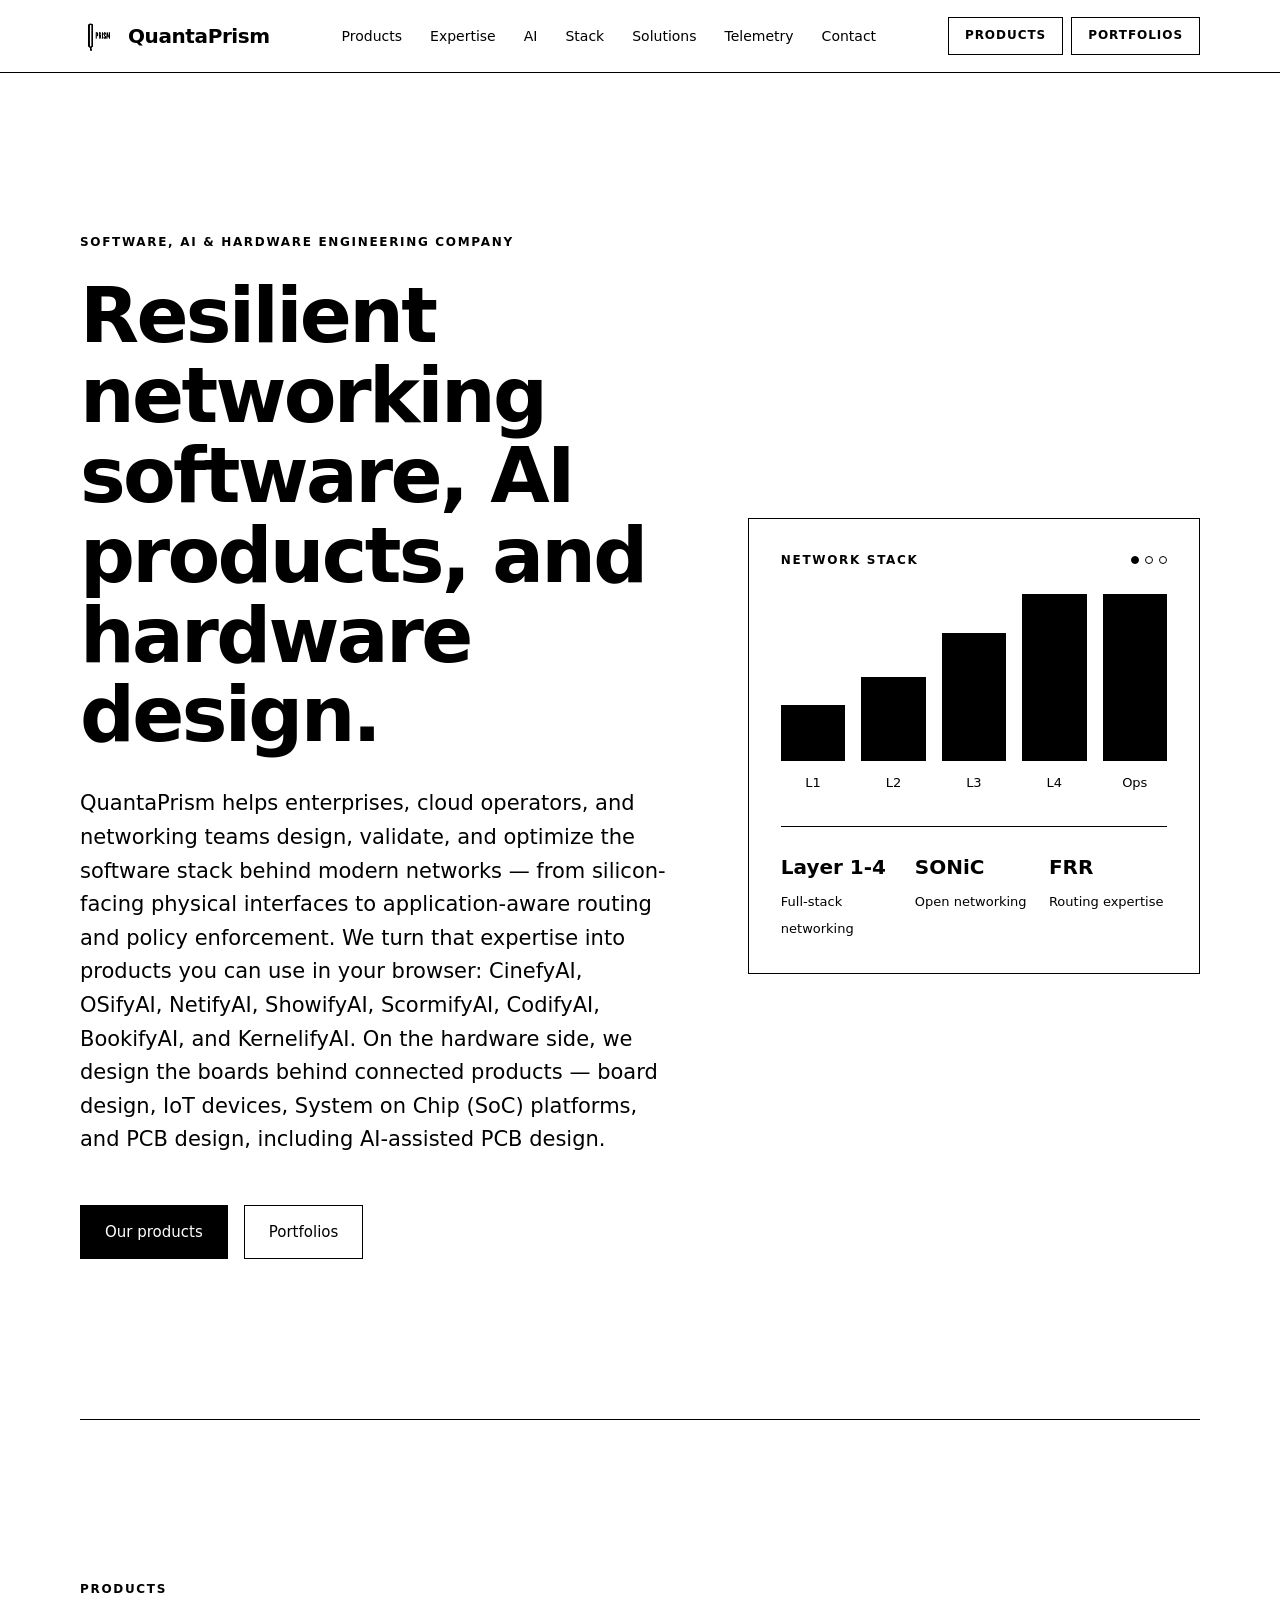
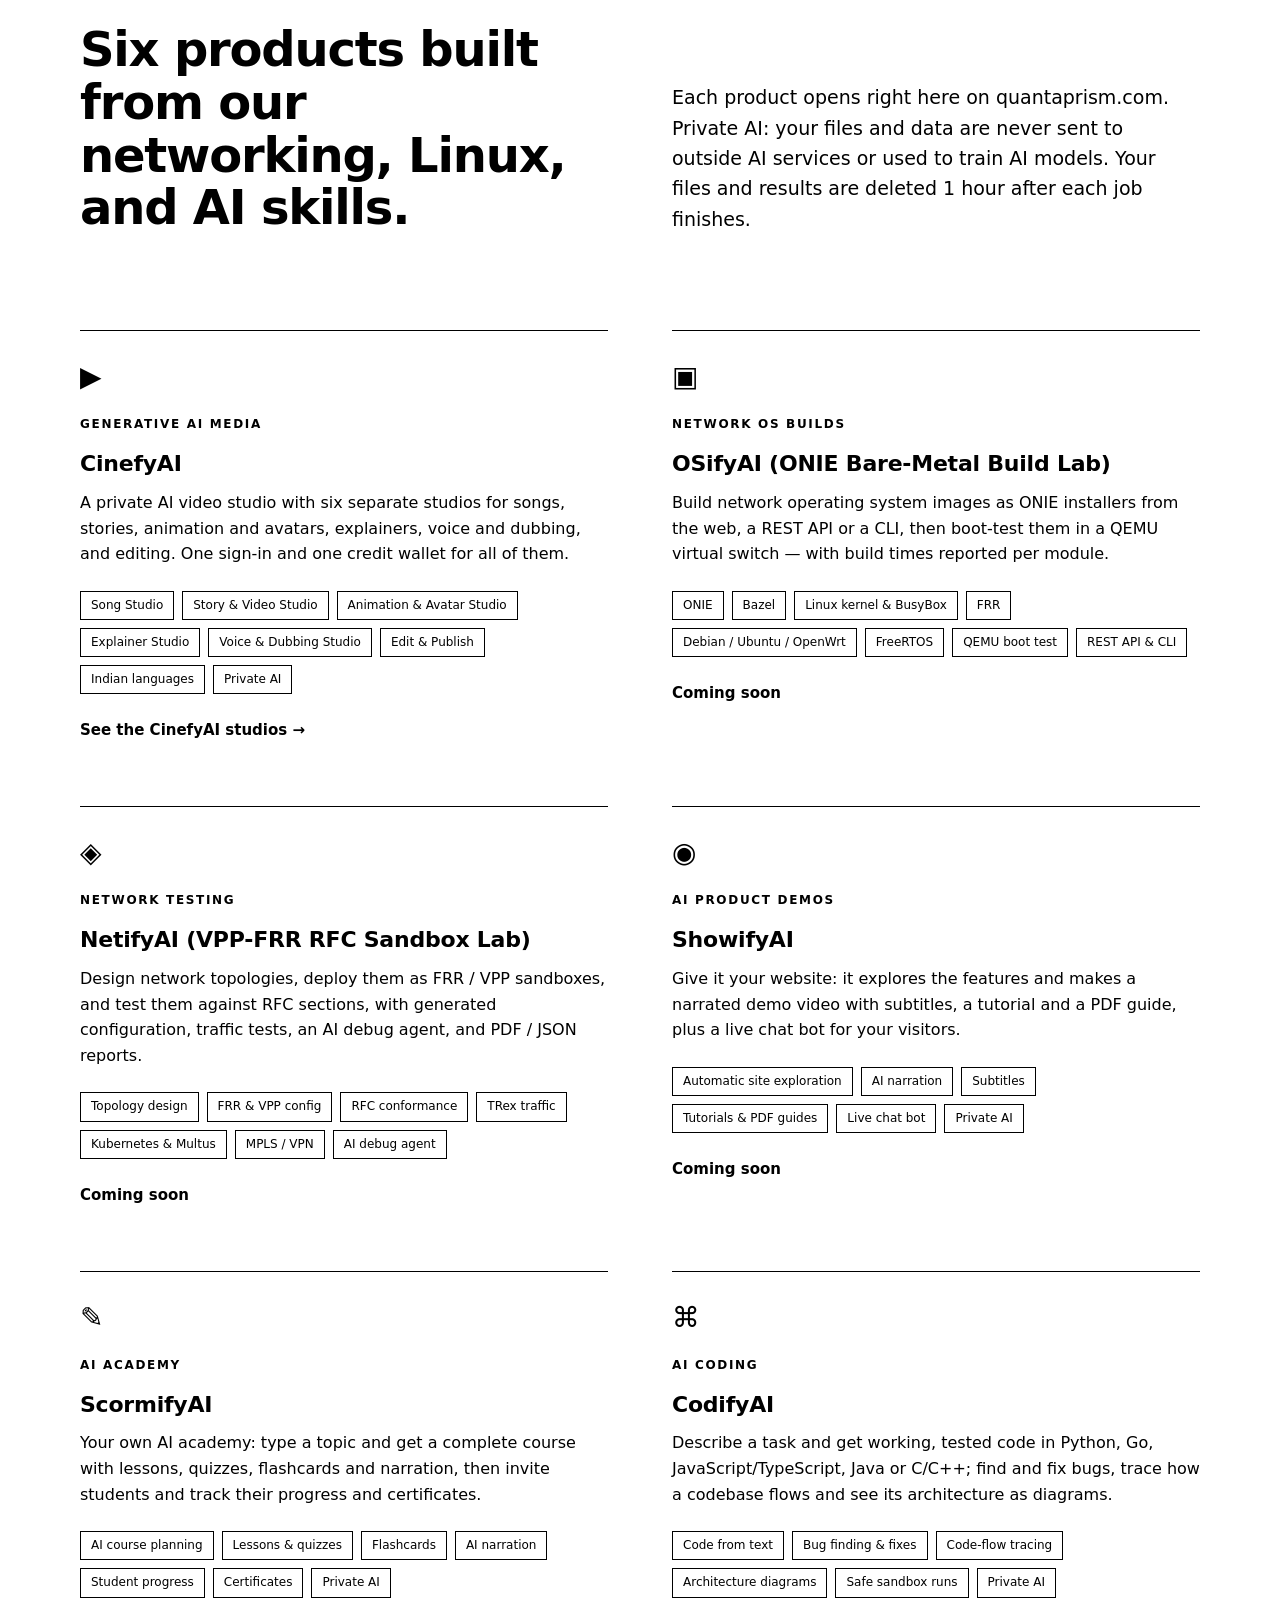
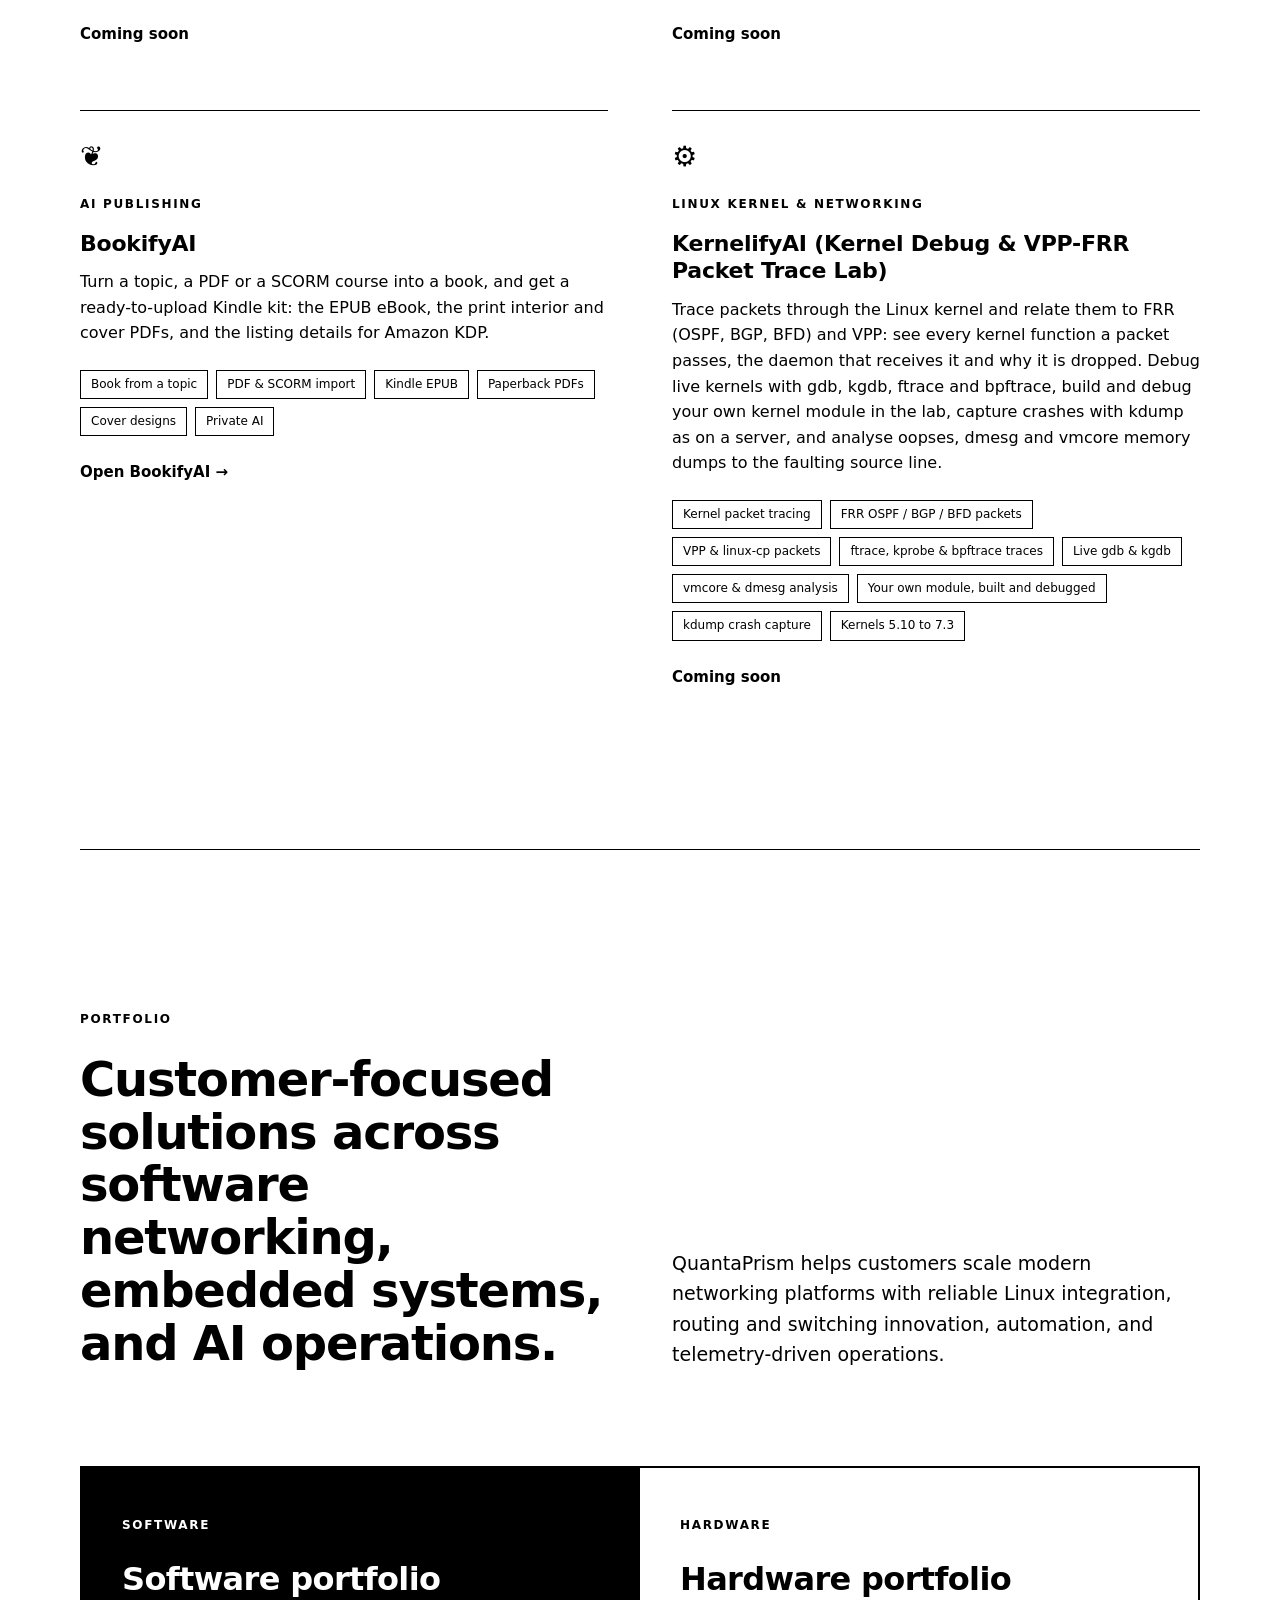
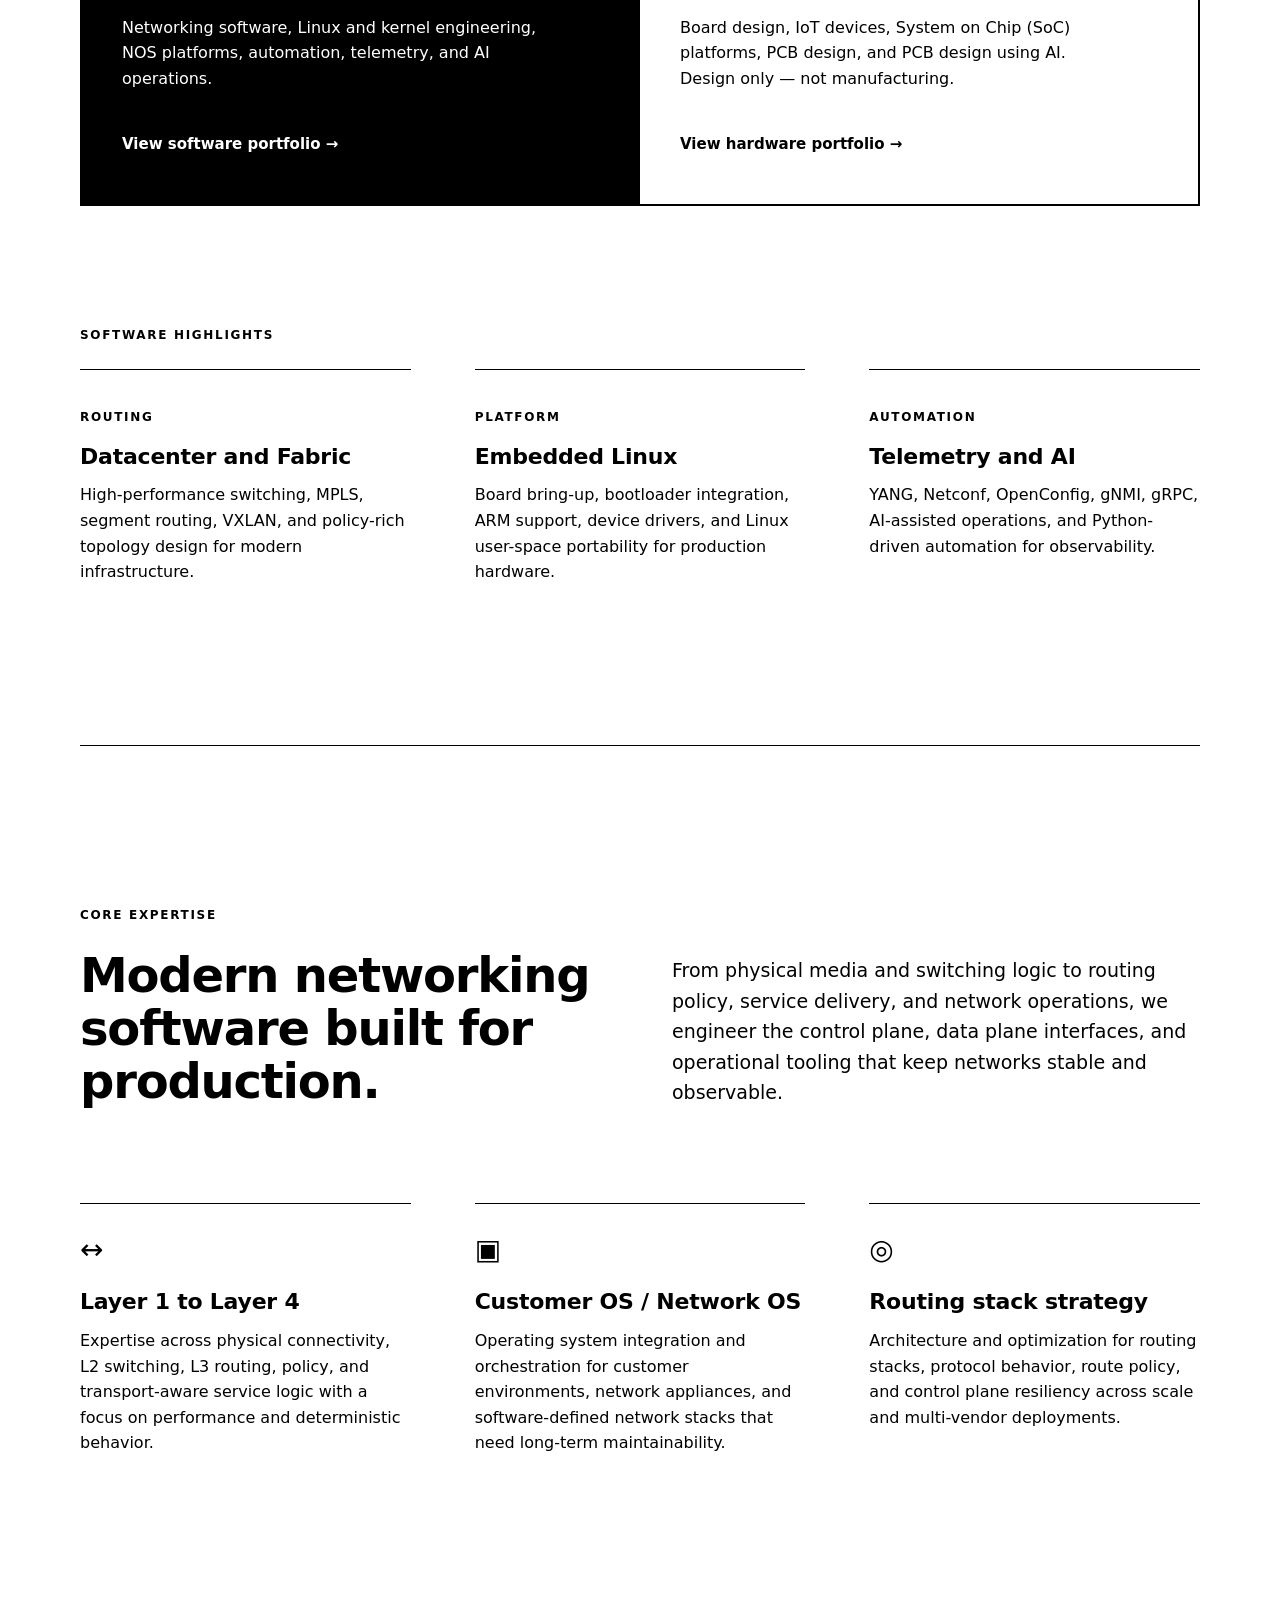
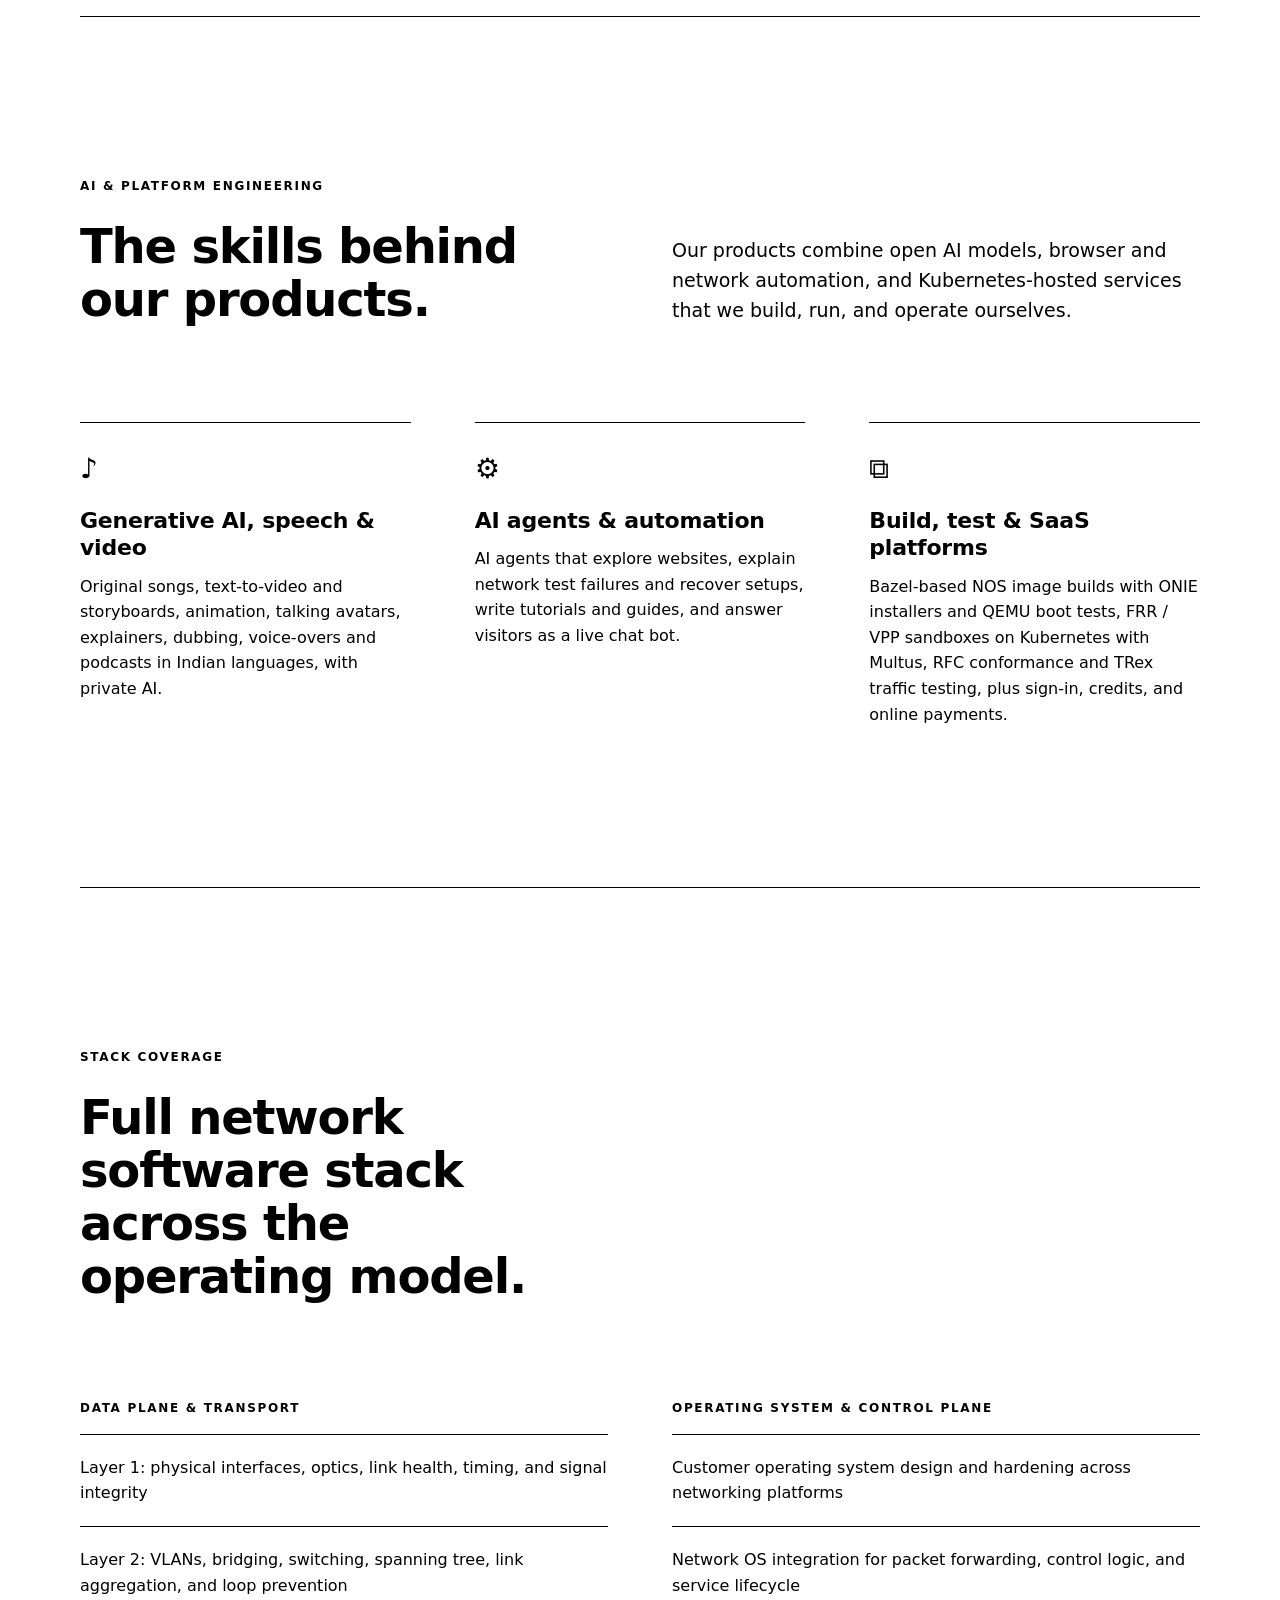
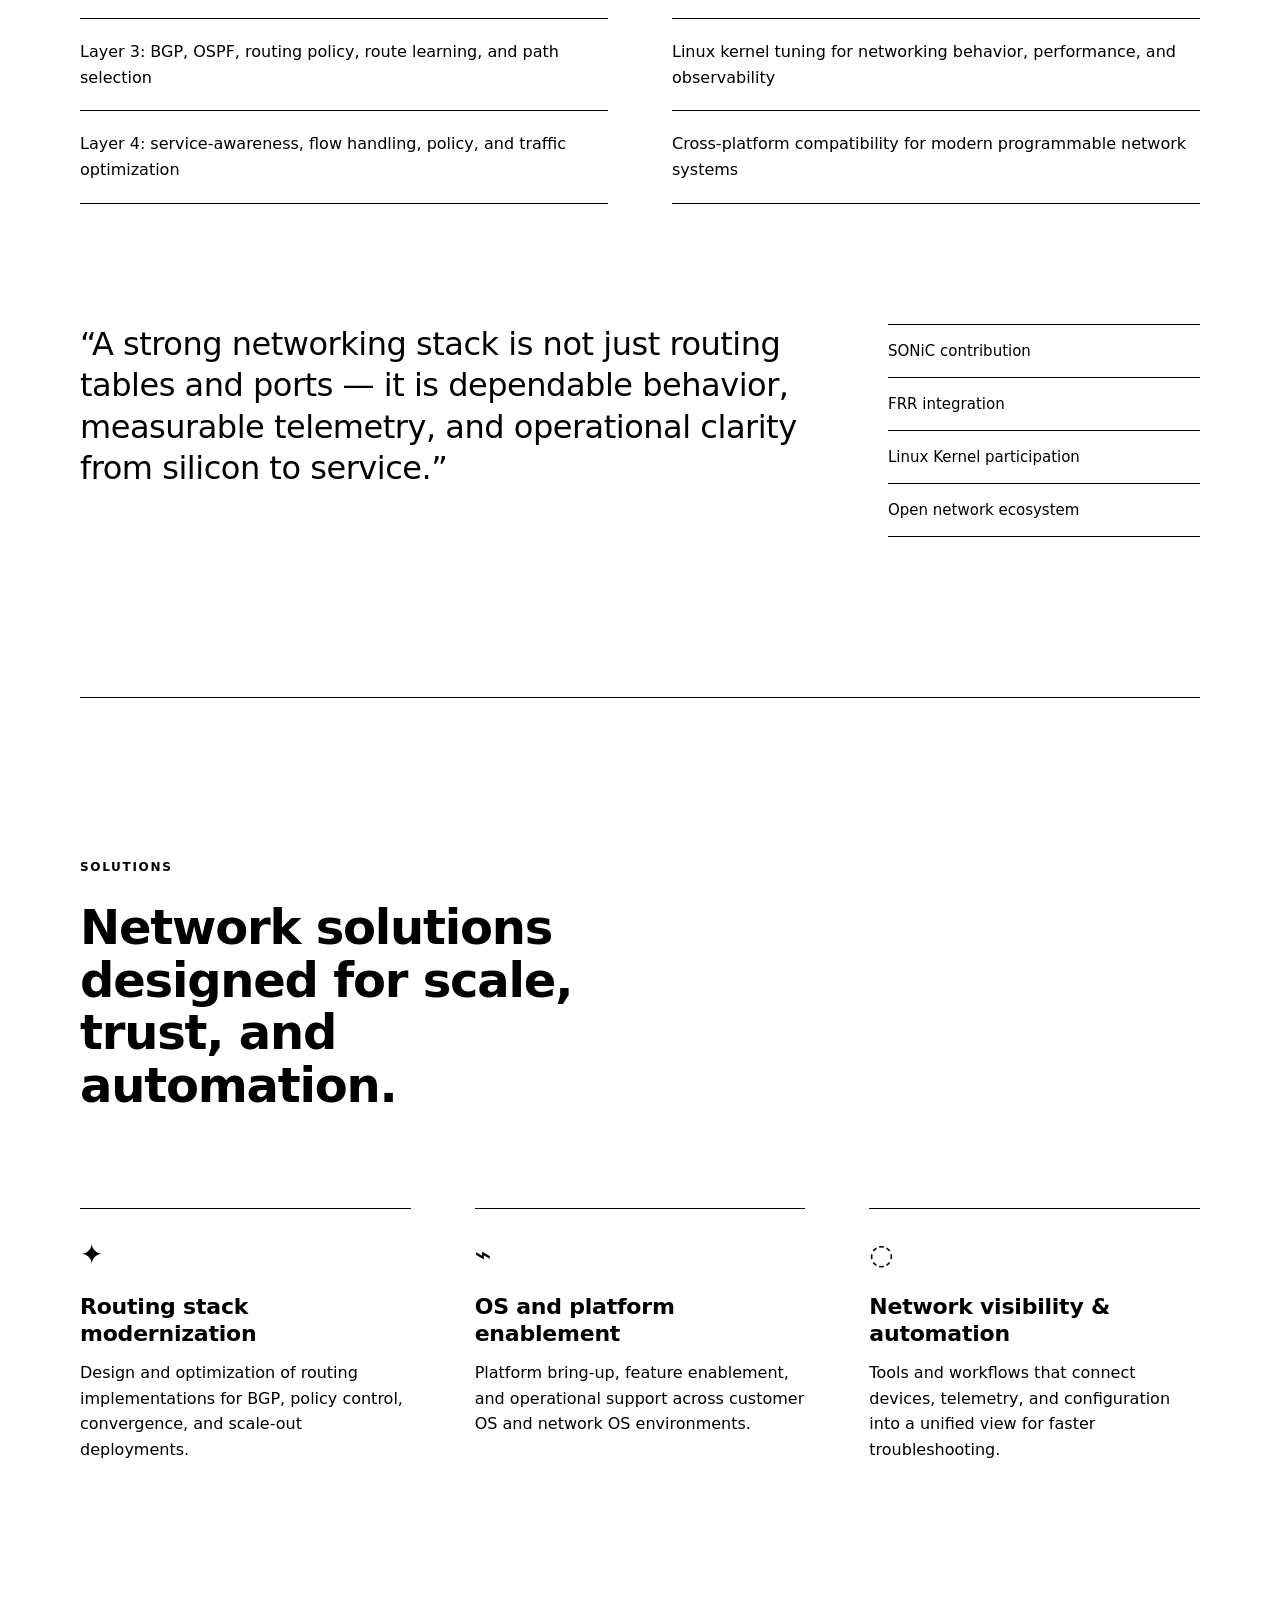
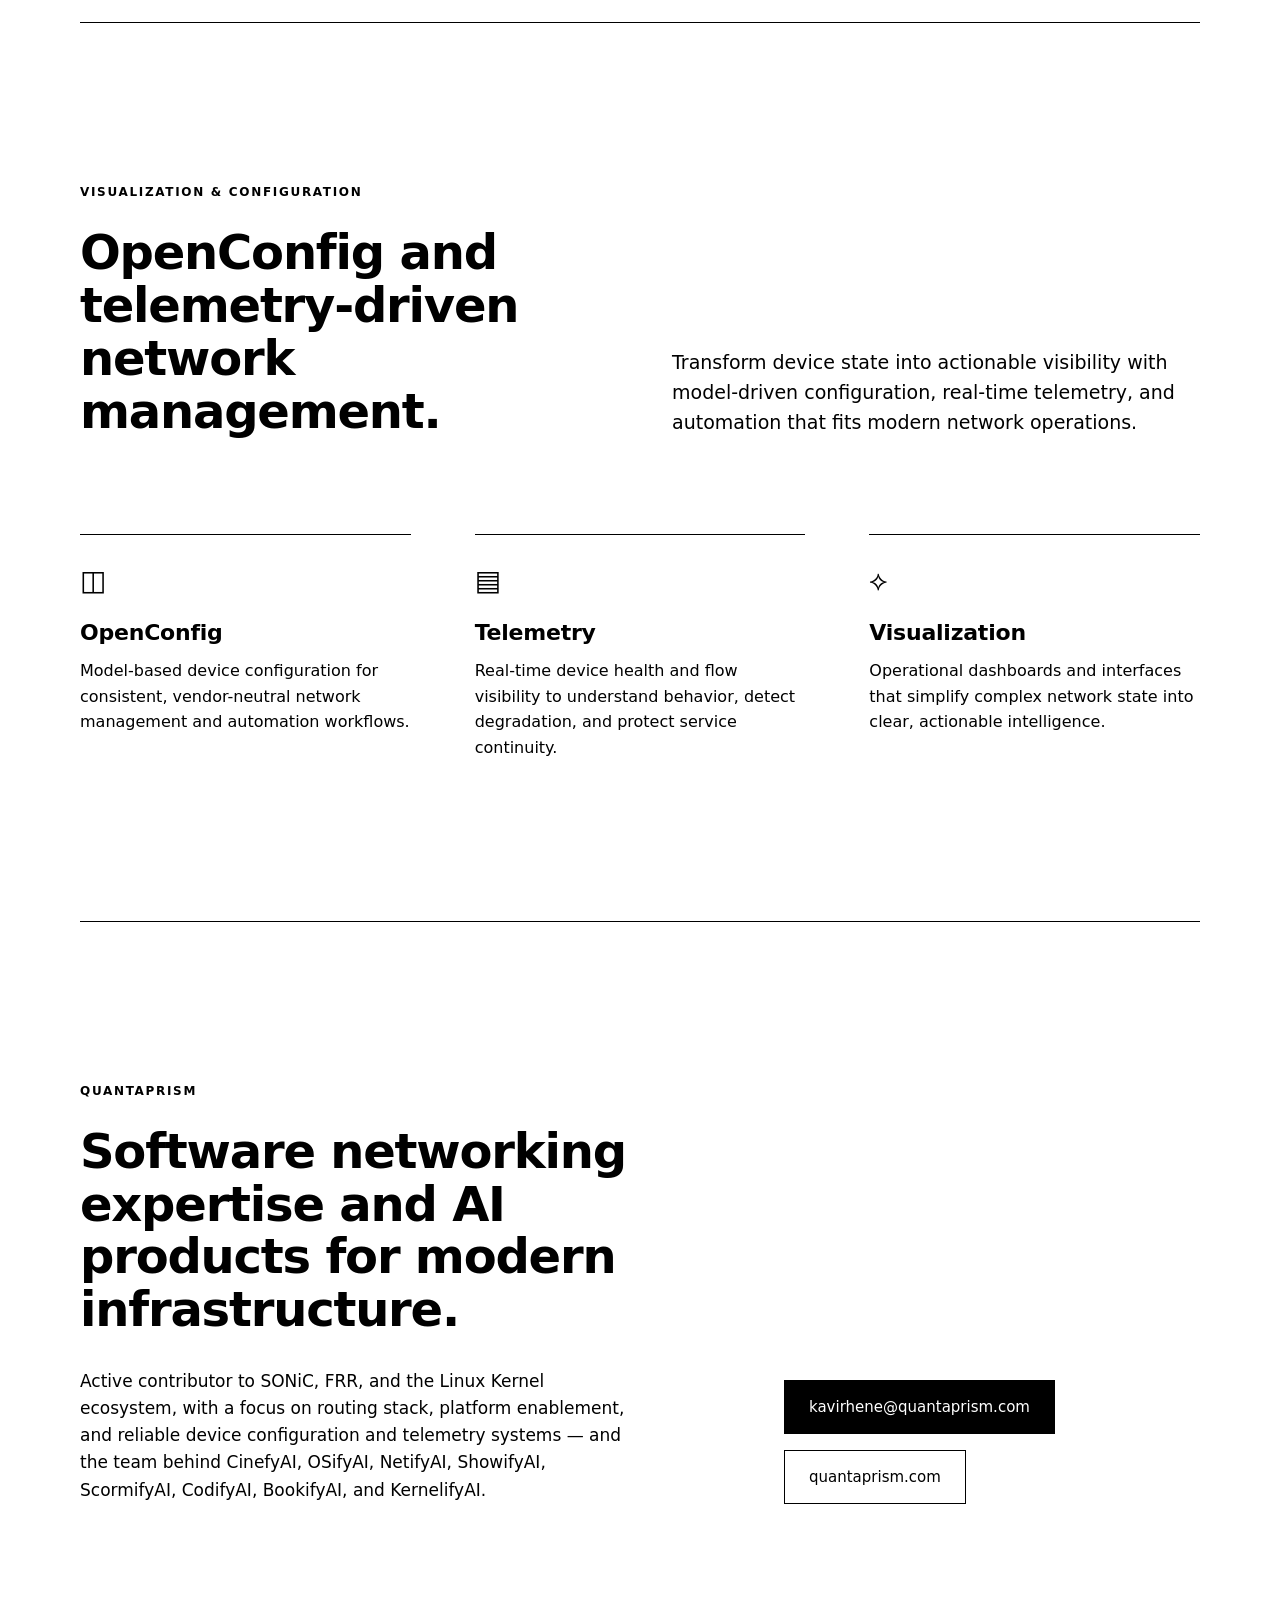
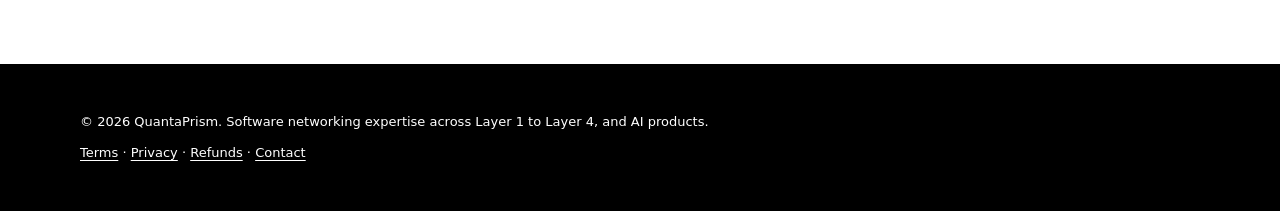
==== commit bc3891eb: "Products: Coming soon for tools that are not running; NetifyAI on ixmesh Only BookifyAI is open for " ====
--- a/index.html
+++ b/index.html
@@ -1025,5 +1025,7 @@
         <nav class="policy-links" aria-label="Policies"><a href="terms.html">Terms</a> · <a href="privacy.html">Privacy</a> · <a href="refund.html">Refunds</a> · <a href="contact.html">Contact</a></nav>
       </div>
     </footer>
+    <script src="products.js"></script>
+    <script>window.qpMarkComingSoon();</script>
   </body>
 </html>
